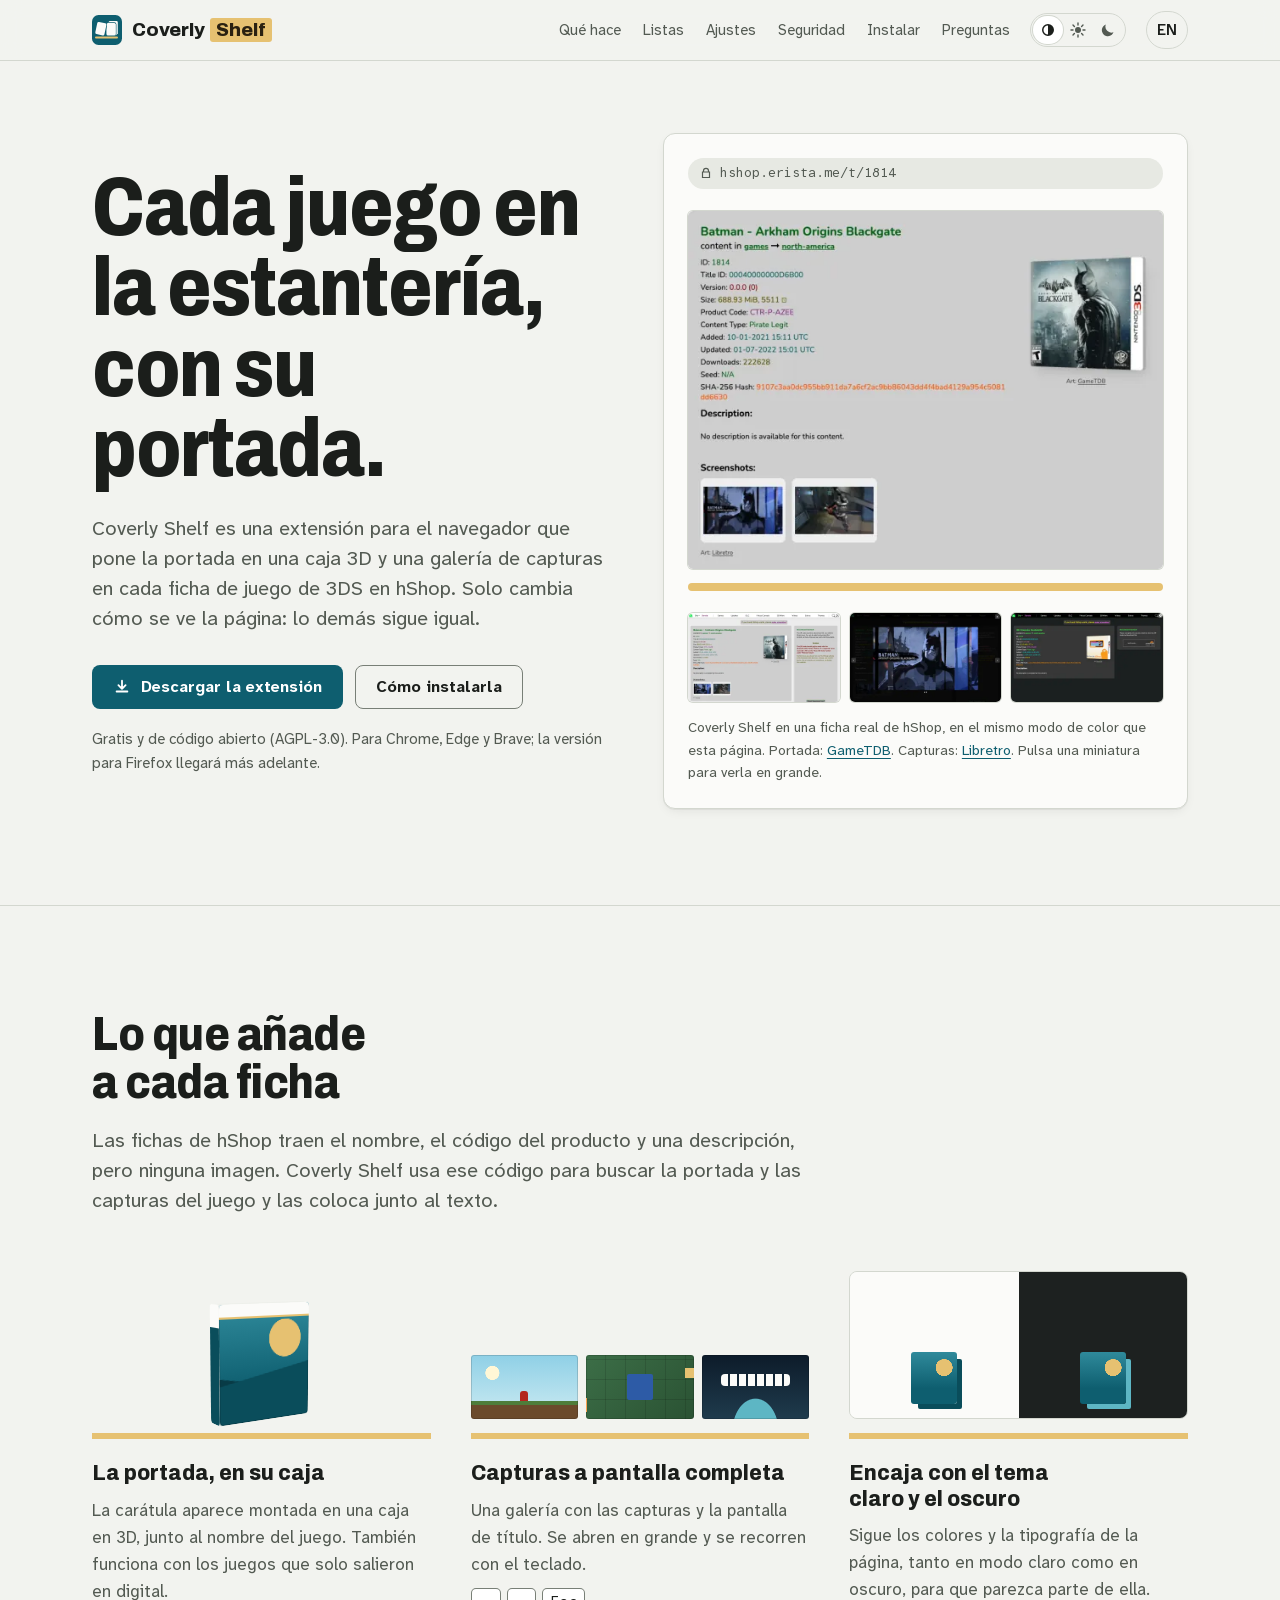
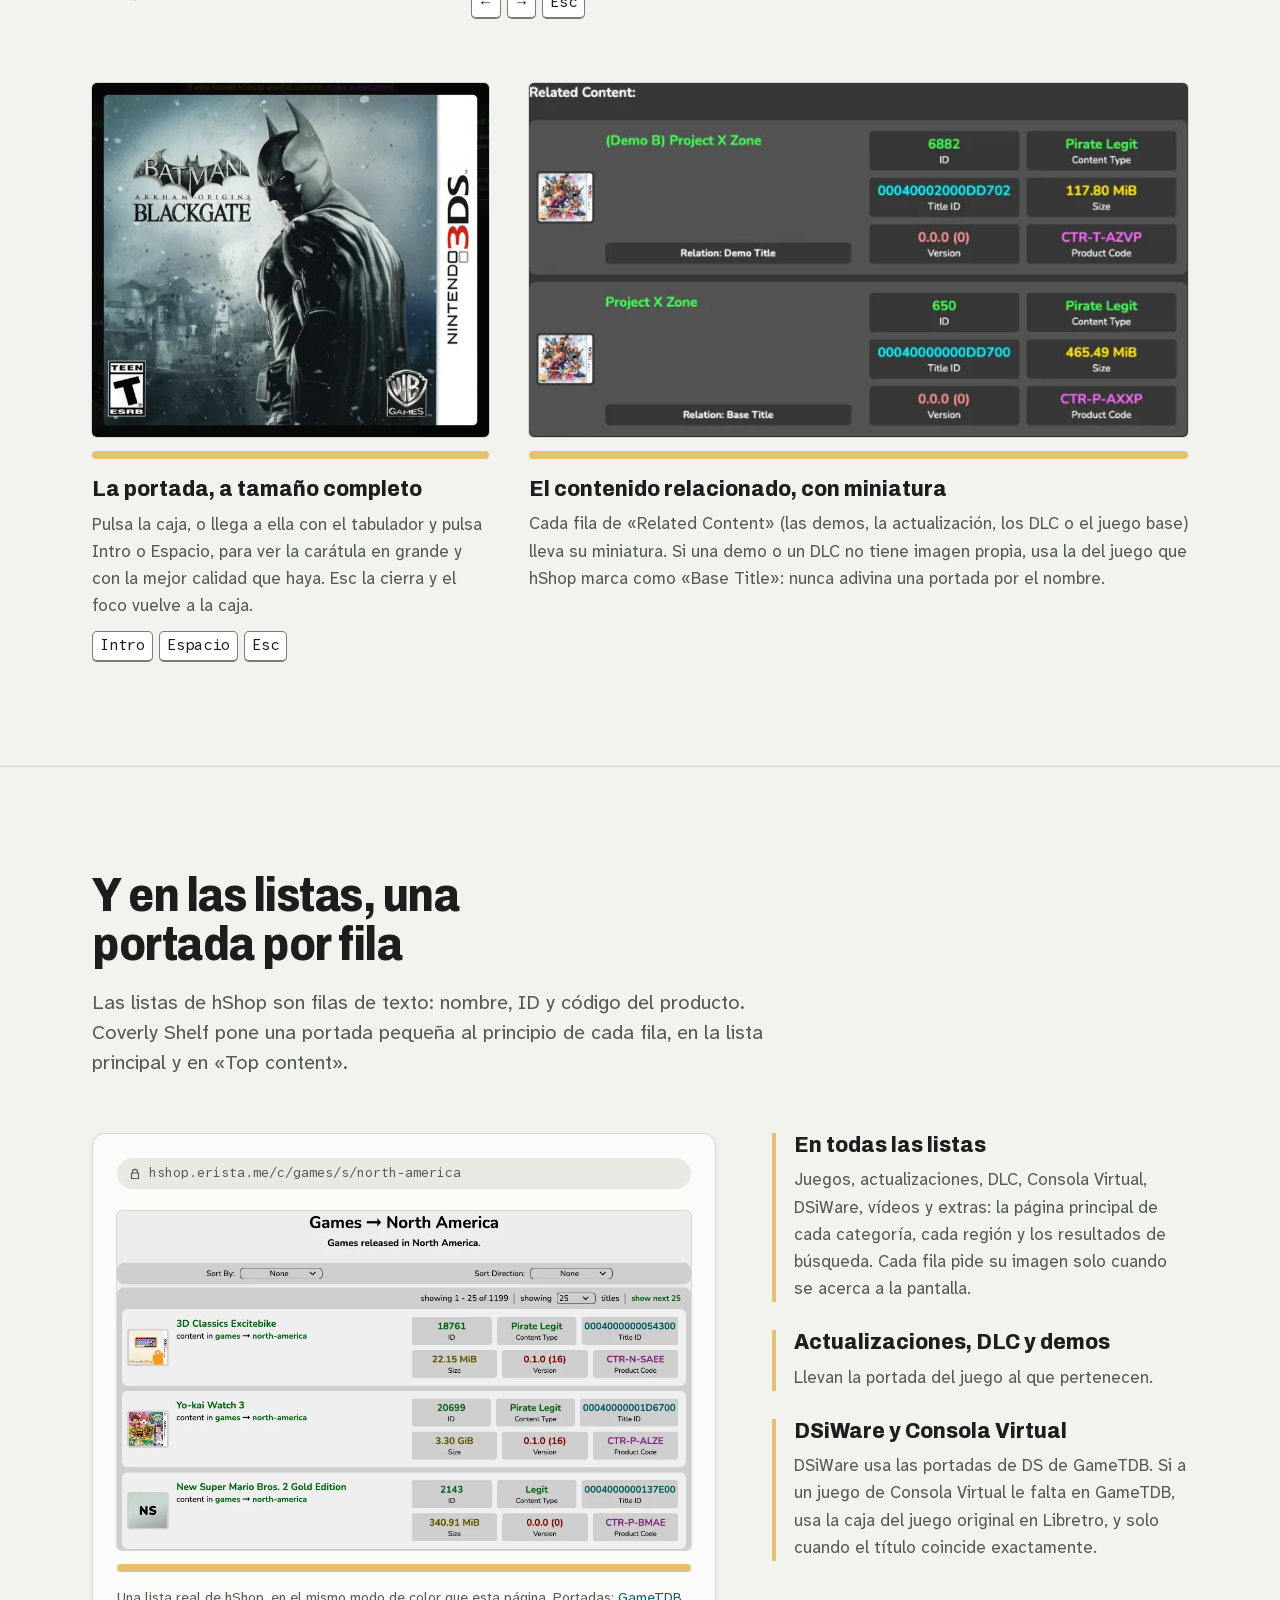
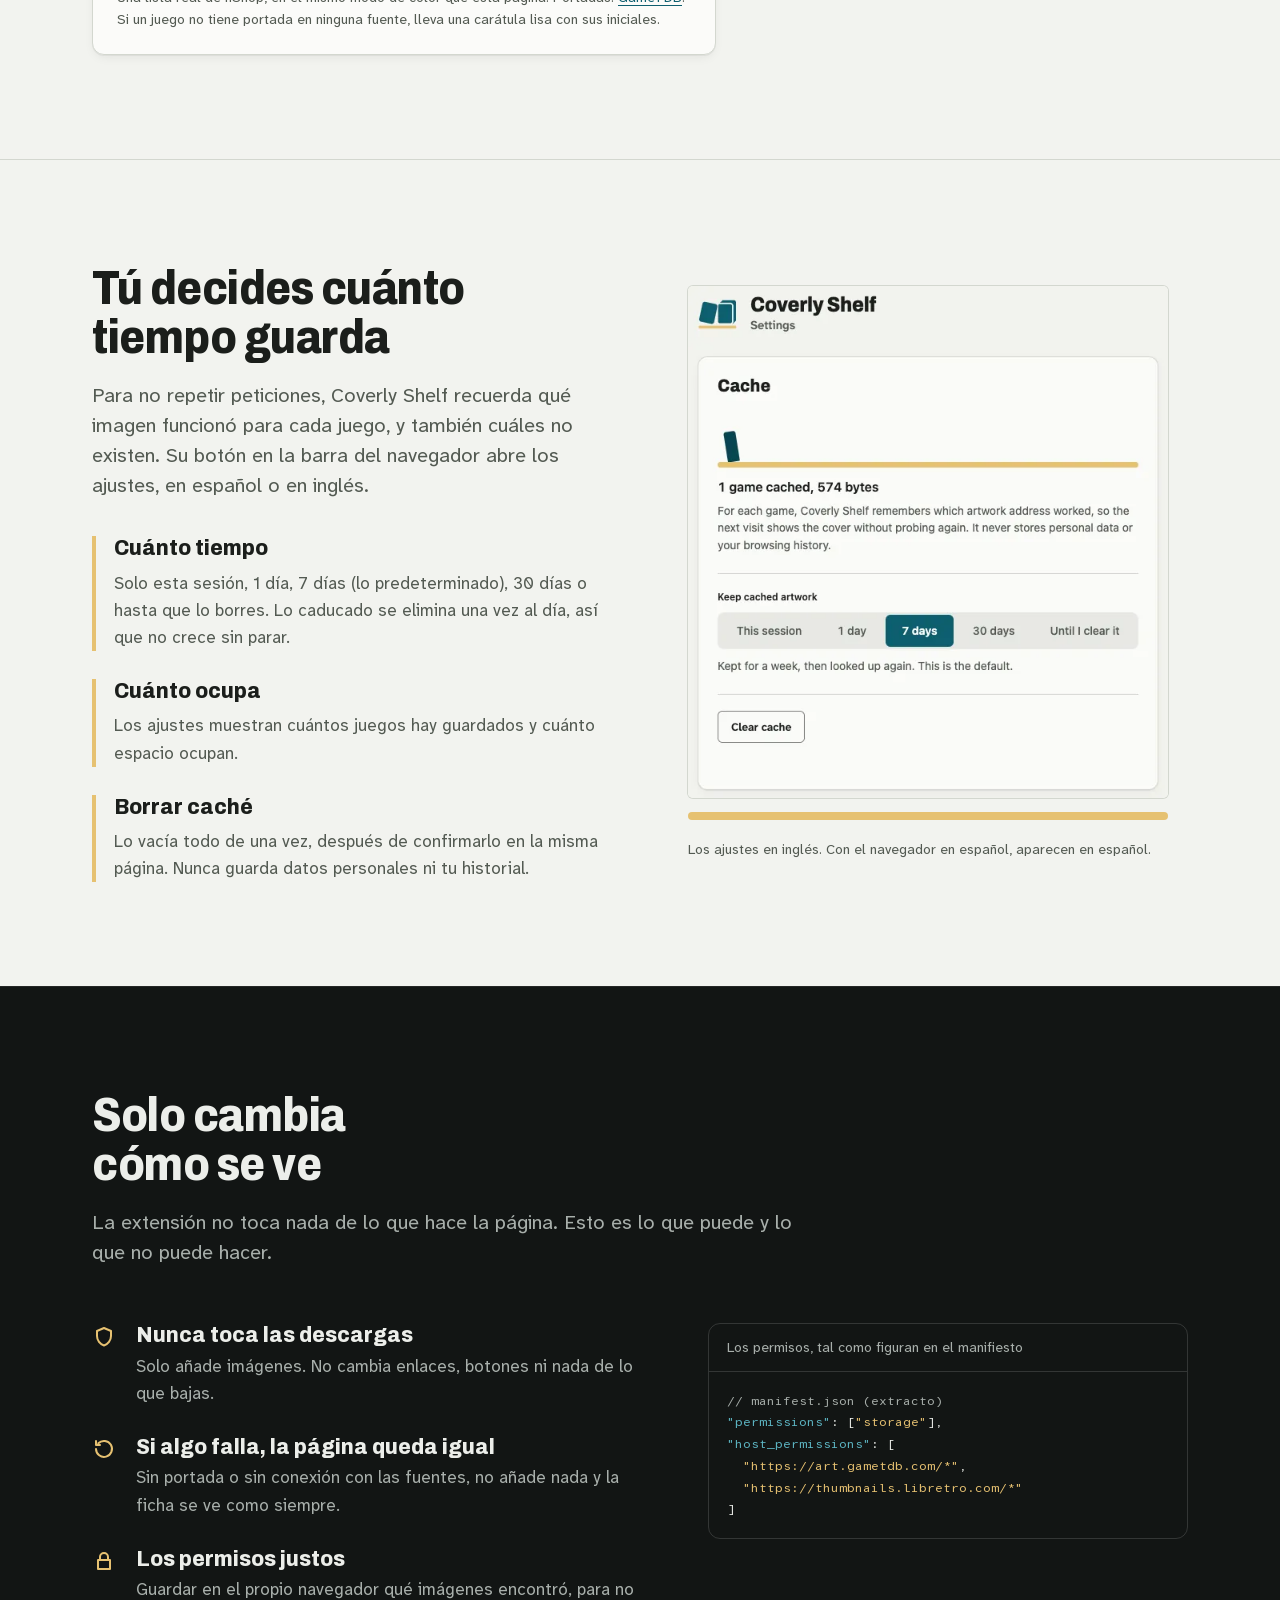
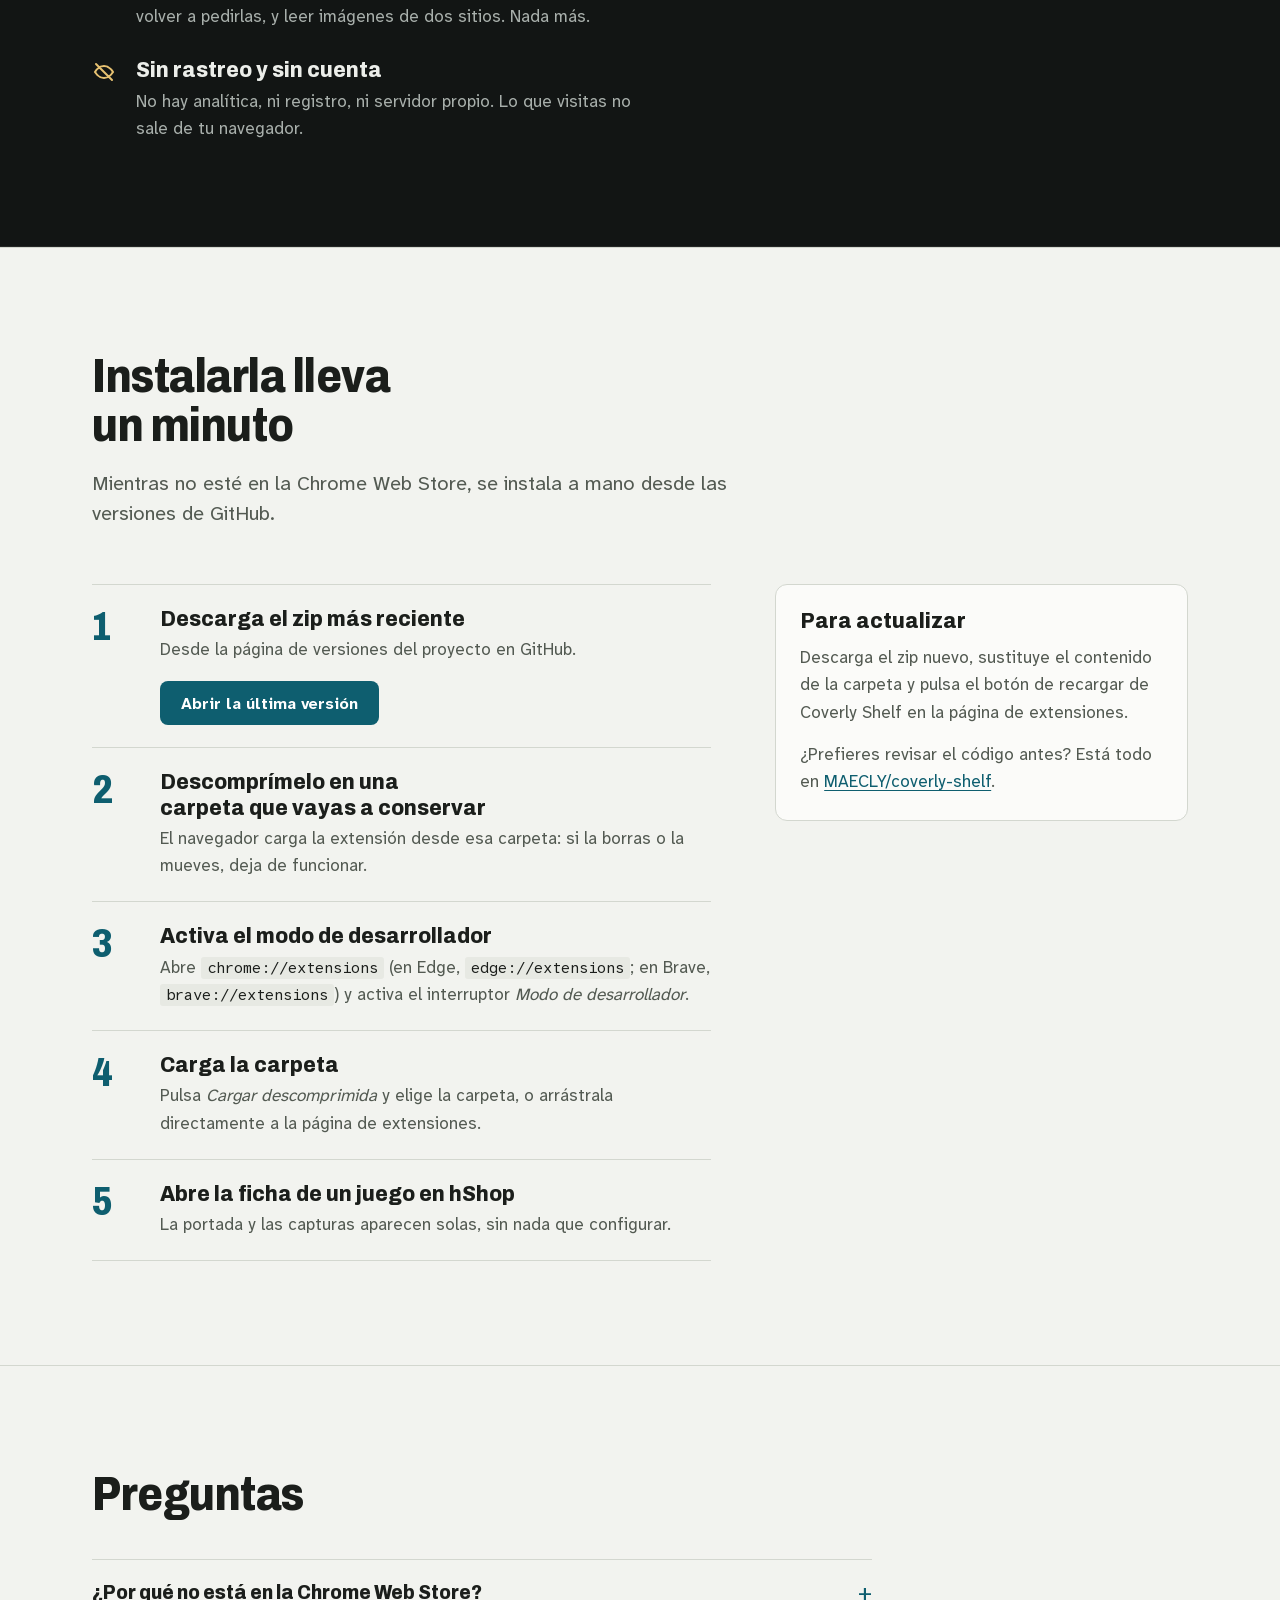
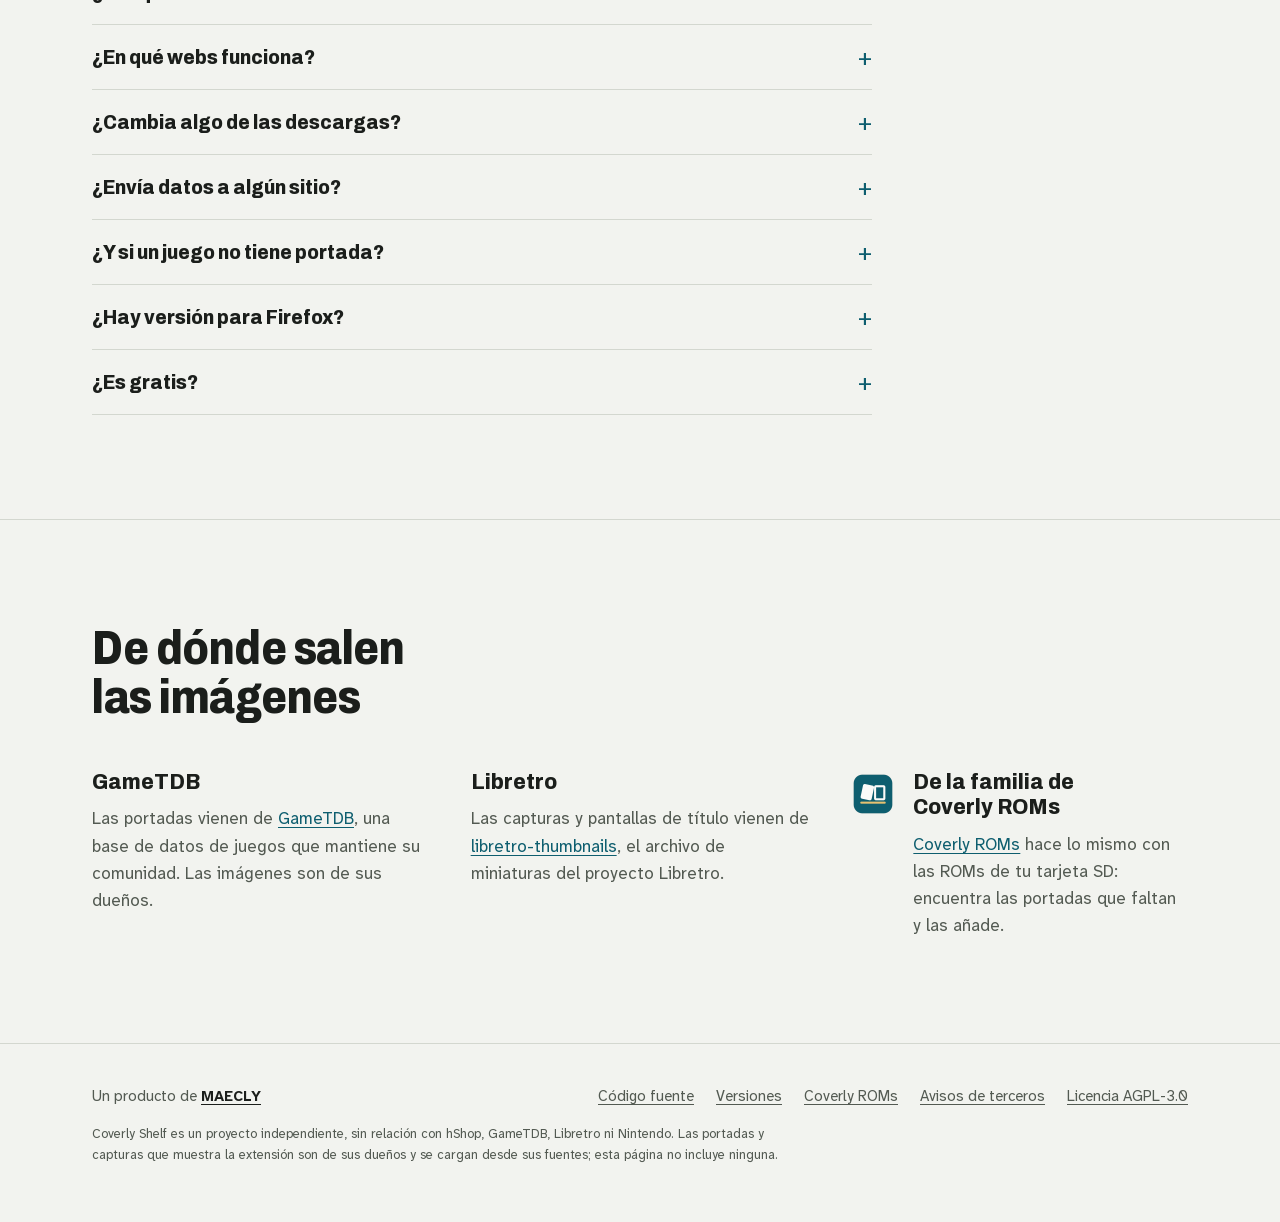
==== site/index.html @ ef911ad0 "feat(site): show cover zoom, Related Content, listing pages and settings Adds the box art viewer and" ====
<!DOCTYPE html>
<html lang="es">
<head>
<meta charset="utf-8">
<meta name="viewport" content="width=device-width, initial-scale=1">
<meta http-equiv="Content-Security-Policy" content="default-src 'self'; script-src 'self'; style-src 'self'; img-src 'self'; font-src 'self'; connect-src 'self'; manifest-src 'self'; object-src 'none'; base-uri 'self'; form-action 'none'">
<title>Coverly Shelf: portadas y capturas para las fichas de 3DS | MAECLY</title>
<meta name="description" content="Coverly Shelf es una extensión gratuita y de código abierto que añade la portada en caja 3D y una galería de capturas a las fichas de juegos de 3DS en hShop. Solo cosmética: no toca las descargas, no rastrea y no pide cuenta.">
<meta name="author" content="Miguel Esparza, MAECLY">
<meta name="robots" content="index,follow,max-image-preview:large">
<meta name="color-scheme" content="light dark">
<meta name="theme-color" content="#f2f3ef" media="(prefers-color-scheme: light)">
<meta name="theme-color" content="#121514" media="(prefers-color-scheme: dark)">
<link rel="canonical" href="https://coverly-shelf.maecly.com/">
<link rel="alternate" hreflang="es" href="https://coverly-shelf.maecly.com/">
<link rel="alternate" hreflang="en" href="https://coverly-shelf.maecly.com/en/">
<link rel="alternate" hreflang="x-default" href="https://coverly-shelf.maecly.com/">
<link rel="manifest" href="site.webmanifest">
<link rel="icon" href="favicon.ico" sizes="any">
<link rel="icon" href="assets/favicon.svg" type="image/svg+xml">
<link rel="apple-touch-icon" href="assets/apple-touch-icon.png">
<link rel="preload" href="assets/fonts/archivo-variable.woff2" as="font" type="font/woff2" crossorigin>
<link rel="preload" href="assets/fonts/atkinson-hyperlegible-next-variable.woff2" as="font" type="font/woff2" crossorigin>
<link rel="stylesheet" href="assets/tokens.css">
<link rel="stylesheet" href="assets/site.css">
<script src="assets/theme.js"></script>
<script src="assets/shelf.js" defer></script>
<meta property="og:type" content="website">
<meta property="og:site_name" content="Coverly Shelf">
<meta property="og:locale" content="es_ES">
<meta property="og:locale:alternate" content="en_GB">
<meta property="og:title" content="Coverly Shelf: cada juego en la estantería, con su portada.">
<meta property="og:description" content="Portada en caja 3D y galería de capturas para las fichas de 3DS en hShop. Solo cosmética, sin rastreo y sin cuenta.">
<meta property="og:url" content="https://coverly-shelf.maecly.com/">
<meta property="og:image" content="https://coverly-shelf.maecly.com/assets/og.png">
<meta property="og:image:type" content="image/png">
<meta property="og:image:width" content="1200">
<meta property="og:image:height" content="630">
<meta property="og:image:alt" content="Coverly Shelf: el icono, una portada apoyada en una caja sobre una balda, con «Cada juego en la estantería, con su portada.»">
<meta name="twitter:card" content="summary_large_image">
<meta name="twitter:title" content="Coverly Shelf: cada juego en la estantería, con su portada.">
<meta name="twitter:description" content="Portada en caja 3D y galería de capturas para las fichas de 3DS en hShop. Gratis y AGPL-3.0.">
<meta name="twitter:image" content="https://coverly-shelf.maecly.com/assets/og.png">
<meta name="twitter:image:alt" content="Coverly Shelf: el icono, una portada apoyada en una caja sobre una balda, con «Cada juego en la estantería, con su portada.»">
<script type="application/ld+json">
{
"@context": "https://schema.org",
"@graph": [
{"@type":"WebSite","@id":"https://coverly-shelf.maecly.com/#website","url":"https://coverly-shelf.maecly.com/","name":"Coverly Shelf","inLanguage":["es","en"],"publisher":{"@id":"https://www.maecly.com/#org"}},
{"@type":"Organization","@id":"https://www.maecly.com/#org","name":"MAECLY","url":"https://maecly.com/"},
{"@type":"SoftwareApplication","@id":"https://coverly-shelf.maecly.com/#software","name":"Coverly Shelf","description":"Extensión de navegador gratuita (AGPL-3.0) que añade la portada en una caja 3D y una galería de capturas a las fichas de juegos de 3DS en hShop. Solo cosmética: no toca las descargas, no rastrea y no pide cuenta. Imágenes de GameTDB y Libretro.","applicationCategory":"BrowserApplication","operatingSystem":"Chrome, Edge, Brave","inLanguage":["es","en"],"license":"https://www.gnu.org/licenses/agpl-3.0.html","isAccessibleForFree":true,"offers":{"@type":"Offer","price":"0","priceCurrency":"EUR"},"author":{"@type":"Person","name":"Miguel Esparza"},"publisher":{"@id":"https://www.maecly.com/#org"},"image":"https://coverly-shelf.maecly.com/assets/icon-512.png","downloadUrl":"https://github.com/MAECLY/coverly-shelf/releases/latest","url":"https://coverly-shelf.maecly.com/"}
]
}
</script>
</head>
<body>
<a class="skip" href="#contenido">Saltar al contenido</a>

<header class="topbar">
<div class="wrap topbar-inner">
<a class="brand" href="./"><img src="assets/favicon.svg" width="30" height="30" alt=""><span class="wordmark">Coverly <b>Shelf</b></span></a>
<nav class="topnav" aria-label="Secciones">
<a href="#que-hace">Qué hace</a>
<a href="#listas">Listas</a>
<a href="#ajustes">Ajustes</a>
<a href="#seguridad">Seguridad</a>
<a href="#instalar">Instalar</a>
<a href="#preguntas">Preguntas</a>
</nav>
<fieldset class="mode">
<legend>Modo de color</legend>
<label title="Como el sistema"><input type="radio" name="mode" value="system" aria-label="Como el sistema" checked><svg class="art" viewBox="0 0 16 16" aria-hidden="true" focusable="false"><path d="M8 2a6 6 0 1 0 0 12A6 6 0 0 0 8 2Zm0 1.5v9a4.5 4.5 0 0 1 0-9Z" fill="currentColor"/></svg></label>
<label title="Claro"><input type="radio" name="mode" value="light" aria-label="Claro"><svg class="art" viewBox="0 0 16 16" aria-hidden="true" focusable="false"><circle cx="8" cy="8" r="3" fill="currentColor"/><path d="M8 1v2M8 13v2M1 8h2M13 8h2M3 3l1.4 1.4M11.6 11.6 13 13M3 13l1.4-1.4M11.6 4.4 13 3" stroke="currentColor" stroke-width="1.4" stroke-linecap="round"/></svg></label>
<label title="Oscuro"><input type="radio" name="mode" value="dark" aria-label="Oscuro"><svg class="art" viewBox="0 0 16 16" aria-hidden="true" focusable="false"><path d="M13.5 10.2A6 6 0 0 1 5.8 2.5a6 6 0 1 0 7.7 7.7Z" fill="currentColor"/></svg></label>
</fieldset>
<a class="lang" href="en/" hreflang="en" lang="en">EN<span class="sr-only"> (English)</span></a>
</div>
</header>

<main id="contenido">

<section class="hero" aria-labelledby="titulo">
<div class="wrap hero-grid">
<div>
<h1 id="titulo">Cada juego en la estantería, con su portada.</h1>
<p class="lead">Coverly Shelf es una extensión para el navegador que pone la portada en una caja 3D y una galería de capturas en cada ficha de juego de 3DS en hShop. Solo cambia cómo se ve la página: lo demás sigue igual.</p>
<div class="actions">
<a class="btn btn-primary" href="https://github.com/MAECLY/coverly-shelf/releases/latest"><svg class="art" viewBox="0 0 20 20" aria-hidden="true" focusable="false"><path d="M10 3v9m0 0-4-4m4 4 4-4M4 15h12" fill="none" stroke="currentColor" stroke-width="2" stroke-linecap="round" stroke-linejoin="round"/></svg>Descargar la extensión</a>
<a class="btn btn-ghost" href="#instalar">Cómo instalarla</a>
</div>
<p class="fineprint">Gratis y de código abierto (AGPL-3.0). Para Chrome, Edge y Brave; la versión para Firefox llegará más adelante.</p>
</div>

<figure class="stage">
<p class="stage-url"><svg class="art" viewBox="0 0 12 12" aria-hidden="true" focusable="false"><path d="M3.5 5V3.8a2.5 2.5 0 0 1 5 0V5M2.5 5h7v5.5h-7z" fill="none" stroke="currentColor" stroke-width="1.2"/></svg>hshop.erista.me/t/1814</p>
<div class="shot">
<img class="shot-light" src="assets/shots/title-light@1x.webp" srcset="assets/shots/title-light@1x.webp 560w, assets/shots/title-light.webp 955w" sizes="(max-width: 960px) calc(100vw - 72px), 560px" width="955" height="718" alt="La ficha de hShop de Batman - Arkham Origins Blackgate con Coverly Shelf instalada: la caja del juego aparece junto a la tabla técnica, con el crédito “Art: GameTDB”, y bajo la descripción hay una sección de capturas con dos imágenes de Libretro." fetchpriority="high">
<img class="shot-dark" src="assets/shots/title-dark@1x.webp" srcset="assets/shots/title-dark@1x.webp 560w, assets/shots/title-dark.webp 955w" sizes="(max-width: 960px) calc(100vw - 72px), 560px" width="955" height="718" alt="La ficha de hShop de Batman - Arkham Origins Blackgate con Coverly Shelf instalada: la caja del juego aparece junto a la tabla técnica, con el crédito “Art: GameTDB”, y bajo la descripción hay una sección de capturas con dos imágenes de Libretro." fetchpriority="high">
</div>
<div class="strip">
<button type="button" data-full="assets/shots/title-1814-dark.webp" data-full-light="assets/shots/title-1814-light.webp" aria-label="La ficha completa con la caja y las capturas"><img class="shot-light" src="assets/shots/title-1814-light-thumb.webp" width="400" height="236" alt="" loading="lazy"><img class="shot-dark" src="assets/shots/title-1814-dark-thumb.webp" width="400" height="236" alt="" loading="lazy"></button>
<button type="button" data-full="assets/shots/lightbox.webp" aria-label="El visor de capturas, abierto desde la galería"><img src="assets/shots/lightbox-thumb.webp" width="400" height="236" alt="" loading="lazy"></button>
<button type="button" data-full="assets/shots/title-digital-18761.webp" aria-label="Un juego solo digital, 3D Classics Excitebike, con su caja de eShop"><img src="assets/shots/title-digital-18761-thumb.webp" width="400" height="236" alt="" loading="lazy"></button>
</div>
<figcaption class="stage-note">Coverly Shelf en una ficha real de hShop, en el mismo modo de color que esta página. Portada: <a href="https://www.gametdb.com/">GameTDB</a>. Capturas: <a href="https://www.libretro.com/">Libretro</a>. Pulsa una miniatura para verla en grande.</figcaption>
</figure>
</div>
</section>

<section class="section" id="que-hace" aria-labelledby="que-hace-t">
<div class="wrap">
<h2 id="que-hace-t">Lo que añade a cada ficha</h2>
<p class="intro">Las fichas de hShop traen el nombre, el código del producto y una descripción, pero ninguna imagen. Coverly Shelf usa ese código para buscar la portada y las capturas del juego y las coloca junto al texto.</p>
<div class="features">
<article class="feature">
<div class="pic pic-box" aria-hidden="true">
<div class="box"><span class="face back"></span><span class="face spine"></span><span class="face edge"></span><span class="face lid"></span><span class="face base"></span><span class="face front"><span class="cover-band"></span></span></div>
</div>
<h3>La portada, en su caja</h3>
<p>La carátula aparece montada en una caja en 3D, junto al nombre del juego. También funciona con los juegos que solo salieron en digital.</p>
</article>
<article class="feature">
<div class="pic pic-gallery" aria-hidden="true">
<span class="screen s1"></span><span class="screen s2"></span><span class="screen s3"></span>
</div>
<h3>Capturas a pantalla completa</h3>
<p>Una galería con las capturas y la pantalla de título. Se abren en grande y se recorren con el teclado.</p>
<p class="keys"><kbd>←</kbd><kbd>→</kbd><kbd>Esc</kbd></p>
</article>
<article class="feature">
<div class="pic" aria-hidden="true">
<span class="pic-modes"><span class="light"><span class="mini"></span></span><span class="dark"><span class="mini"></span></span></span>
</div>
<h3>Encaja con el tema claro y el oscuro</h3>
<p>Sigue los colores y la tipografía de la página, tanto en modo claro como en oscuro, para que parezca parte de ella.</p>
</article>
</div>
<div class="duo">
<figure class="shot-card">
<div class="shot"><img src="assets/shots/cover-zoom.webp" width="640" height="571" alt="El visor de portadas abierto sobre la ficha de Batman - Arkham Origins Blackgate, en el tema oscuro de hShop: la carátula a tamaño completo sobre la página atenuada." loading="lazy"></div>
<figcaption><h3>La portada, a tamaño completo</h3><p>Pulsa la caja, o llega a ella con el tabulador y pulsa Intro o Espacio, para ver la carátula en grande y con la mejor calidad que haya. Esc la cierra y el foco vuelve a la caja.</p><p class="keys"><kbd>Intro</kbd><kbd>Espacio</kbd><kbd>Esc</kbd></p></figcaption>
</figure>
<figure class="shot-card">
<div class="shot"><img src="assets/shots/related-6881.webp" width="760" height="408" alt="La sección Related Content de una ficha de hShop en tema oscuro: una demo de Project X Zone y el juego base, y las dos filas llevan una miniatura de la misma portada." loading="lazy"></div>
<figcaption><h3>El contenido relacionado, con miniatura</h3><p>Cada fila de «Related Content» (las demos, la actualización, los DLC o el juego base) lleva su miniatura. Si una demo o un DLC no tiene imagen propia, usa la del juego que hShop marca como «Base Title»: nunca adivina una portada por el nombre.</p></figcaption>
</figure>
</div>
</div>
</section>

<section class="section" id="listas" aria-labelledby="listas-t">
<div class="wrap">
<h2 id="listas-t">Y en las listas, una portada por fila</h2>
<p class="intro">Las listas de hShop son filas de texto: nombre, ID y código del producto. Coverly Shelf pone una portada pequeña al principio de cada fila, en la lista principal y en «Top content».</p>
<div class="lists-grid">
<figure class="stage">
<p class="stage-url"><svg class="art" viewBox="0 0 12 12" aria-hidden="true" focusable="false"><path d="M3.5 5V3.8a2.5 2.5 0 0 1 5 0V5M2.5 5h7v5.5h-7z" fill="none" stroke="currentColor" stroke-width="1.2"/></svg>hshop.erista.me/c/games/s/north-america</p>
<div class="shot">
<img class="shot-light" src="assets/shots/list-na-light@1x.webp" srcset="assets/shots/list-na-light@1x.webp 560w, assets/shots/list-na-light.webp 1112w" sizes="(max-width: 979px) calc(100vw - 72px), 600px" width="1112" height="656" alt="La lista de juegos de Norteamérica en hShop con Coverly Shelf: cada fila empieza con una miniatura de la caja del juego, como 3D Classics Excitebike y Yo-kai Watch 3, y la de un juego sin portada en ninguna fuente lleva una carátula lisa con sus iniciales, «NS»." loading="lazy">
<img class="shot-dark" src="assets/shots/list-na-dark@1x.webp" srcset="assets/shots/list-na-dark@1x.webp 560w, assets/shots/list-na-dark.webp 1112w" sizes="(max-width: 979px) calc(100vw - 72px), 600px" width="1112" height="656" alt="La lista de juegos de Norteamérica en hShop con Coverly Shelf: cada fila empieza con una miniatura de la caja del juego, como 3D Classics Excitebike y Yo-kai Watch 3, y la de un juego sin portada en ninguna fuente lleva una carátula lisa con sus iniciales, «NS»." loading="lazy">
</div>
<figcaption class="stage-note">Una lista real de hShop, en el mismo modo de color que esta página. Portadas: <a href="https://www.gametdb.com/">GameTDB</a>. Si un juego no tiene portada en ninguna fuente, lleva una carátula lisa con sus iniciales.</figcaption>
</figure>
<ul class="notes">
<li><h3>En todas las listas</h3><p>Juegos, actualizaciones, DLC, Consola Virtual, DSiWare, vídeos y extras: la página principal de cada categoría, cada región y los resultados de búsqueda. Cada fila pide su imagen solo cuando se acerca a la pantalla.</p></li>
<li><h3>Actualizaciones, DLC y demos</h3><p>Llevan la portada del juego al que pertenecen.</p></li>
<li><h3>DSiWare y Consola Virtual</h3><p>DSiWare usa las portadas de DS de GameTDB. Si a un juego de Consola Virtual le falta en GameTDB, usa la caja del juego original en Libretro, y solo cuando el título coincide exactamente.</p></li>
</ul>
</div>
</div>
</section>

<section class="section" id="ajustes" aria-labelledby="ajustes-t">
<div class="wrap split">
<div>
<h2 id="ajustes-t">Tú decides cuánto tiempo guarda</h2>
<p class="intro">Para no repetir peticiones, Coverly Shelf recuerda qué imagen funcionó para cada juego, y también cuáles no existen. Su botón en la barra del navegador abre los ajustes, en español o en inglés.</p>
<ul class="notes">
<li><h3>Cuánto tiempo</h3><p>Solo esta sesión, 1 día, 7 días (lo predeterminado), 30 días o hasta que lo borres. Lo caducado se elimina una vez al día, así que no crece sin parar.</p></li>
<li><h3>Cuánto ocupa</h3><p>Los ajustes muestran cuántos juegos hay guardados y cuánto espacio ocupan.</p></li>
<li><h3>Borrar caché</h3><p>Lo vacía todo de una vez, después de confirmarlo en la misma página. Nunca guarda datos personales ni tu historial.</p></li>
</ul>
</div>
<figure class="shot-card">
<div class="shot"><img class="shot-light" src="assets/shots/options-light.webp" width="600" height="640" alt="La página de ajustes de Coverly Shelf en inglés: la sección Cache con «1 game cached, 574 bytes», el selector de cuánto conservar las imágenes (This session, 1 day, 7 days marcado, 30 days, Until I clear it) y el botón Clear cache." loading="lazy"><img class="shot-dark" src="assets/shots/options-dark.webp" width="600" height="640" alt="La página de ajustes de Coverly Shelf en inglés: la sección Cache con «1 game cached, 574 bytes», el selector de cuánto conservar las imágenes (This session, 1 day, 7 days marcado, 30 days, Until I clear it) y el botón Clear cache." loading="lazy"></div>
<figcaption class="stage-note">Los ajustes en inglés. Con el navegador en español, aparecen en español.</figcaption>
</figure>
</div>
</section>

<section class="section safety" id="seguridad" aria-labelledby="seguridad-t">
<div class="wrap">
<h2 id="seguridad-t">Solo cambia cómo se ve</h2>
<p class="intro">La extensión no toca nada de lo que hace la página. Esto es lo que puede y lo que no puede hacer.</p>
<div class="safety-grid">
<ul class="promises">
<li><svg class="art" viewBox="0 0 24 24" aria-hidden="true" focusable="false"><path d="M12 3 5 6v5c0 4.4 3 8.3 7 9.5 4-1.2 7-5.1 7-9.5V6z" fill="none" stroke="currentColor" stroke-width="2" stroke-linejoin="round"/></svg><h3>Nunca toca las descargas</h3><p>Solo añade imágenes. No cambia enlaces, botones ni nada de lo que bajas.</p></li>
<li><svg class="art" viewBox="0 0 24 24" aria-hidden="true" focusable="false"><path d="M4 12a8 8 0 1 0 2.3-5.7M4 4v4h4" fill="none" stroke="currentColor" stroke-width="2" stroke-linecap="round" stroke-linejoin="round"/></svg><h3>Si algo falla, la página queda igual</h3><p>Sin portada o sin conexión con las fuentes, no añade nada y la ficha se ve como siempre.</p></li>
<li><svg class="art" viewBox="0 0 24 24" aria-hidden="true" focusable="false"><path d="M8 11V8a4 4 0 0 1 8 0v3M6 11h12v9H6z" fill="none" stroke="currentColor" stroke-width="2" stroke-linejoin="round"/></svg><h3>Los permisos justos</h3><p>Guardar en el propio navegador qué imágenes encontró, para no volver a pedirlas, y leer imágenes de dos sitios. Nada más.</p></li>
<li><svg class="art" viewBox="0 0 24 24" aria-hidden="true" focusable="false"><path d="M3 12s3.5-6 9-6 9 6 9 6-3.5 6-9 6-9-6-9-6zM4 4l16 16" fill="none" stroke="currentColor" stroke-width="2" stroke-linecap="round"/></svg><h3>Sin rastreo y sin cuenta</h3><p>No hay analítica, ni registro, ni servidor propio. Lo que visitas no sale de tu navegador.</p></li>
</ul>
<figure class="manifest">
<figcaption>Los permisos, tal como figuran en el manifiesto</figcaption>
<pre><code><span class="c">// manifest.json (extracto)</span>
<span class="k">"permissions"</span>: [<span class="s">"storage"</span>],
<span class="k">"host_permissions"</span>: [
  <span class="s">"https://art.gametdb.com/*"</span>,
  <span class="s">"https://thumbnails.libretro.com/*"</span>
]</code></pre>
</figure>
</div>
</div>
</section>

<section class="section" id="instalar" aria-labelledby="instalar-t">
<div class="wrap">
<h2 id="instalar-t">Instalarla lleva un minuto</h2>
<p class="intro">Mientras no esté en la Chrome Web Store, se instala a mano desde las versiones de GitHub.</p>
<div class="install-grid">
<ol class="steps">
<li><h3>Descarga el zip más reciente</h3><p>Desde la página de versiones del proyecto en GitHub.</p><div class="actions"><a class="btn btn-primary" href="https://github.com/MAECLY/coverly-shelf/releases/latest">Abrir la última versión</a></div></li>
<li><h3>Descomprímelo en una carpeta que vayas a conservar</h3><p>El navegador carga la extensión desde esa carpeta: si la borras o la mueves, deja de funcionar.</p></li>
<li><h3>Activa el modo de desarrollador</h3><p>Abre <code>chrome://extensions</code> (en Edge, <code>edge://extensions</code>; en Brave, <code>brave://extensions</code>) y activa el interruptor <i>Modo de desarrollador</i>.</p></li>
<li><h3>Carga la carpeta</h3><p>Pulsa <i>Cargar descomprimida</i> y elige la carpeta, o arrástrala directamente a la página de extensiones.</p></li>
<li><h3>Abre la ficha de un juego en hShop</h3><p>La portada y las capturas aparecen solas, sin nada que configurar.</p></li>
</ol>
<aside class="aside-card" aria-labelledby="actualizar-t">
<h3 id="actualizar-t">Para actualizar</h3>
<p>Descarga el zip nuevo, sustituye el contenido de la carpeta y pulsa el botón de recargar de Coverly Shelf en la página de extensiones.</p>
<p>¿Prefieres revisar el código antes? Está todo en <a href="https://github.com/MAECLY/coverly-shelf">MAECLY/coverly-shelf</a>.</p>
</aside>
</div>
</div>
</section>

<section class="section" id="preguntas" aria-labelledby="preguntas-t">
<div class="wrap">
<h2 id="preguntas-t">Preguntas</h2>
<div class="faq">
<details><summary>¿Por qué no está en la Chrome Web Store?</summary><div><p>Todavía no se ha enviado. Hasta entonces se instala a mano desde GitHub, con el mismo código que puedes leer en el repositorio. Cuando esté publicada, lo verás en esta página.</p></div></details>
<details><summary>¿En qué webs funciona?</summary><div><p>En las fichas de títulos de hShop (<code>hshop.erista.me/t/…</code>). En cualquier otra web no hace nada. Coverly Shelf es un proyecto independiente, sin relación con hShop ni con Nintendo.</p></div></details>
<details><summary>¿Cambia algo de las descargas?</summary><div><p>No. La extensión solo añade imágenes junto al texto de la ficha. No lee ni modifica enlaces, botones o archivos.</p></div></details>
<details><summary>¿Envía datos a algún sitio?</summary><div><p>No. Solo pide las imágenes a art.gametdb.com y thumbnails.libretro.com, y recuerda en el almacenamiento del navegador qué encontró para cada juego. No hay analítica ni cuenta.</p></div></details>
<details><summary>¿Y si un juego no tiene portada?</summary><div><p>Prueba otras regiones y fuentes; si no encuentra nada, no añade nada y la ficha se queda como estaba.</p></div></details>
<details><summary>¿Hay versión para Firefox?</summary><div><p>Está prevista. Cuando haya una versión probada, aparecerá en las versiones de GitHub y en esta página.</p></div></details>
<details><summary>¿Es gratis?</summary><div><p>Sí. No cuesta nada, no pide cuenta y su código es AGPL-3.0.</p></div></details>
</div>
</div>
</section>

<section class="section" id="creditos" aria-labelledby="creditos-t">
<div class="wrap">
<h2 id="creditos-t">De dónde salen las imágenes</h2>
<div class="credits-grid">
<div><h3>GameTDB</h3><p>Las portadas vienen de <a href="https://www.gametdb.com/">GameTDB</a>, una base de datos de juegos que mantiene su comunidad. Las imágenes son de sus dueños.</p></div>
<div><h3>Libretro</h3><p>Las capturas y pantallas de título vienen de <a href="https://thumbnails.libretro.com/">libretro-thumbnails</a>, el archivo de miniaturas del proyecto Libretro.</p></div>
<div class="family"><img src="assets/coverly-roms.png" width="48" height="48" alt=""><div><h3>De la familia de Coverly ROMs</h3><p><a href="https://coverly-roms.maecly.com/">Coverly ROMs</a> hace lo mismo con las ROMs de tu tarjeta SD: encuentra las portadas que faltan y las añade.</p></div></div>
</div>
</div>
</section>

</main>

<dialog class="lightbox" aria-label="Capturas de la extensión">
<img class="lightbox-shot" src="assets/shots/title-1814-dark.webp" width="1440" height="848" alt="" loading="lazy">
<div class="lightbox-bar">
<p><span data-caption></span> <span data-count></span></p>
<button type="button" data-prev aria-label="Anterior">←</button>
<button type="button" data-next aria-label="Siguiente">→</button>
<button type="button" data-close>Cerrar</button>
</div>
</dialog>

<footer class="footer">
<div class="wrap footer-inner">
<p class="maecly">Un producto de <a href="https://maecly.com">MAECLY</a></p>
<nav aria-label="Enlaces">
<a href="https://github.com/MAECLY/coverly-shelf">Código fuente</a>
<a href="https://github.com/MAECLY/coverly-shelf/releases">Versiones</a>
<a href="https://coverly-roms.maecly.com/">Coverly ROMs</a>
<a href="https://github.com/MAECLY/coverly-shelf-landing/blob/main/THIRD-PARTY-NOTICES.md">Avisos de terceros</a>
<a href="https://www.gnu.org/licenses/agpl-3.0.html">Licencia AGPL-3.0</a>
</nav>
<p class="legal">Coverly Shelf es un proyecto independiente, sin relación con hShop, GameTDB, Libretro ni Nintendo. Las portadas y capturas que muestra la extensión son de sus dueños y se cargan desde sus fuentes; esta página no incluye ninguna.</p>
</div>
</footer>
</body>
</html>
---- site/assets/tokens.css ----
/* GENERATED by scripts/brand/build_tokens.mjs from design/tokens.json.
   Do not edit: change the JSON (or `make sync-tokens`), then `make tokens`.
   <link>ed before assets/site.css on every page.
   --cr-<role> is a full colour; light is the default, dark follows the
   theme toggle. See docs/08-brand/brand.md §8 in MAECLY/coverly-roms. */

:root {
  --cr-font-display: Archivo, 'Archivo Display', 'Arial Narrow', sans-serif;
  --cr-font-body:
    'Atkinson Hyperlegible Next', system-ui, -apple-system, 'Segoe UI',
    sans-serif;
  --cr-font-mono:
    'Atkinson Hyperlegible Mono', ui-monospace, 'SF Mono', Menlo, monospace;
  --cr-font-weight-regular: 400;
  --cr-font-weight-medium: 500;
  --cr-font-weight-semibold: 600;
  --cr-font-weight-heavy: 800;
  --cr-type-app-caption: 400 12px/1.4 var(--cr-font-body);
  --cr-type-app-base: 400 13px/1.45 var(--cr-font-body);
  --cr-type-app-label: 500 13px/1.45 var(--cr-font-body);
  --cr-type-app-dense: 400 14px/1.45 var(--cr-font-body);
  --cr-type-app-dialog: 400 16px/1.5 var(--cr-font-body);
  --cr-type-app-title: 600 20px/1.3 var(--cr-font-body);
  --cr-type-app-heading: 800 24px/1.15 var(--cr-font-display);
  --cr-type-app-display: 800 32px/1.05 var(--cr-font-display);
  --cr-type-app-mono: 400 12px/1.5 var(--cr-font-mono);
  --cr-type-landing-body: 400 17px/1.6 var(--cr-font-body);
  --cr-type-landing-lead: 400 20px/1.5 var(--cr-font-body);
  --cr-type-landing-eyebrow: 600 13px/1.2 var(--cr-font-display);
  --cr-type-landing-h3: 800 24px/1.15 var(--cr-font-display);
  --cr-type-landing-h2: 800 44px/1.02 var(--cr-font-display);
  --cr-type-landing-h1: 800 88px/0.96 var(--cr-font-display);
  --cr-type-landing-mono: 400 14px/1.55 var(--cr-font-mono);
  --cr-radius-sm: 3px;
  --cr-radius-md: 5px;
  --cr-radius-lg: 8px;
  --cr-radius-xl: 12px;
  --cr-radius-full: 9999px;
  --cr-control-sm: 28px;
  --cr-control-md: 32px;
  --cr-control-lg: 40px;
  --cr-control-landing: 44px;
  --cr-space-0-5: 2px;
  --cr-space-1: 4px;
  --cr-space-1-5: 6px;
  --cr-space-2: 8px;
  --cr-space-3: 12px;
  --cr-space-4: 16px;
  --cr-space-5: 20px;
  --cr-space-6: 24px;
  --cr-space-8: 32px;
  --cr-space-10: 40px;
  --cr-space-12: 48px;
  --cr-space-16: 64px;
  --cr-space-20: 80px;
  --cr-space-24: 96px;
  --cr-border-width-hairline: 1px;
  --cr-border-width-slot: 1.5px;
  --cr-border-width-focus: 2px;
  --cr-border-width-spine: 3px;
  --cr-duration-instant: 0ms;
  --cr-duration-fast: 110ms;
  --cr-duration-base: 150ms;
  --cr-duration-slow: 240ms;
  --cr-duration-slower: 400ms;
  --cr-ease-standard: cubic-bezier(0.2, 0, 0, 1);
  --cr-ease-enter: cubic-bezier(0, 0, 0.38, 0.9);
  --cr-ease-exit: cubic-bezier(0.2, 0, 1, 0.9);
  --cr-ease-ink: cubic-bezier(0.2, 0.7, 0.2, 1);
  --cr-ease-spring: cubic-bezier(0.34, 1.5, 0.64, 1);
  --cr-bg: #f2f3ef;
  --cr-surface: #fbfbf9;
  --cr-surface-raised: #ffffff;
  --cr-surface-sunken: #e7e9e3;
  --cr-hover: #e0e3dc;
  --cr-active: #daddd5;
  --cr-border: #d3d7cf;
  --cr-border-strong: #787f76;
  --cr-text: #1b1e1b;
  --cr-text-secondary: #535a52;
  --cr-text-disabled: #787f76;
  --cr-primary: #0e5e6f;
  --cr-primary-hover: #0a4d5b;
  --cr-primary-fg: #ffffff;
  --cr-primary-subtle: #dcebec;
  --cr-primary-subtle-fg: #084551;
  --cr-ring: #0e5e6f;
  --cr-manila: #e6c171;
  --cr-manila-fg: #2a2111;
  --cr-manila-text: #8a5f12;
  --cr-success: #2a6f38;
  --cr-success-bg: #e0f3e2;
  --cr-warning: #9f4b0c;
  --cr-warning-bg: #feeadb;
  --cr-warning-fill: #faa453;
  --cr-warning-fill-fg: #1b1e1b;
  --cr-danger: #b3261e;
  --cr-danger-bg: #fde7e4;
  --cr-danger-fill: #b3261e;
  --cr-danger-fill-fg: #ffffff;
  --cr-info: #2d5ba6;
  --cr-info-bg: #e4edfc;
  --cr-slot-missing: #787f76;
  --cr-slot-filled: #1b1e1b;
  --cr-slot-applied: #0e5e6f;
  --cr-slot-applied-run: #e6c171;
  --cr-code-bg: #121514;
  --cr-code-fg: #eceeea;
  --cr-code-muted: #a8afab;
  --cr-code-accent: #5db6c4;
  --cr-chart-1: #0e5e6f;
  --cr-chart-2: #e6c171;
  --cr-chart-3: #2a6f38;
  --cr-chart-4: #2d5ba6;
  --cr-chart-5: #faa453;
  --cr-scrim: rgb(13 15 15 / 55%);
  --cr-text-muted: #535a52;
  --cr-accent: #0e5e6f;
  --cr-accent-text: #ffffff;
  --cr-error: #b3261e;
  --cr-shadow-raised:
    0 1px 0 rgb(27 30 27 / 5%), 0 4px 12px -4px rgb(27 30 27 / 10%);
  --cr-shadow-overlay:
    0 1px 0 rgb(27 30 27 / 6%), 0 12px 32px -12px rgb(27 30 27 / 22%);
  color-scheme: light;
}

@media (prefers-color-scheme: dark) {
  :root:not([data-theme='light']) {
    --cr-bg: #121514;
    --cr-surface: #1a1e1d;
    --cr-surface-raised: #202624;
    --cr-surface-sunken: #0d0f0f;
    --cr-hover: #262c2a;
    --cr-active: #2d3331;
    --cr-border: #2d3331;
    --cr-border-strong: #79817e;
    --cr-text: #eceeea;
    --cr-text-secondary: #a8afab;
    --cr-text-disabled: #79817e;
    --cr-primary: #5db6c4;
    --cr-primary-hover: #7cc6d2;
    --cr-primary-fg: #0a262c;
    --cr-primary-subtle: #16333a;
    --cr-primary-subtle-fg: #9fd7e0;
    --cr-ring: #5db6c4;
    --cr-manila: #e0bc6c;
    --cr-manila-fg: #2a2111;
    --cr-manila-text: #e6c77f;
    --cr-success: #6cc983;
    --cr-success-bg: #172c1c;
    --cr-warning: #f0a35a;
    --cr-warning-bg: #352211;
    --cr-warning-fill: #f0a35a;
    --cr-warning-fill-fg: #121514;
    --cr-danger: #ff8a80;
    --cr-danger-bg: #381c1b;
    --cr-danger-fill: #ff8a80;
    --cr-danger-fill-fg: #121514;
    --cr-info: #8fb3f2;
    --cr-info-bg: #19253b;
    --cr-slot-missing: #79817e;
    --cr-slot-filled: #eceeea;
    --cr-slot-applied: #5db6c4;
    --cr-slot-applied-run: #e0bc6c;
    --cr-code-bg: #0d0f0f;
    --cr-code-fg: #eceeea;
    --cr-code-muted: #a8afab;
    --cr-code-accent: #5db6c4;
    --cr-chart-1: #5db6c4;
    --cr-chart-2: #e0bc6c;
    --cr-chart-3: #6cc983;
    --cr-chart-4: #8fb3f2;
    --cr-chart-5: #f0a35a;
    --cr-scrim: rgb(13 15 15 / 55%);
    --cr-text-muted: #a8afab;
    --cr-accent: #5db6c4;
    --cr-accent-text: #0a262c;
    --cr-error: #ff8a80;
    --cr-shadow-raised:
      0 1px 0 rgb(0 0 0 / 30%), 0 6px 16px -6px rgb(0 0 0 / 45%);
    --cr-shadow-overlay:
      0 1px 0 rgb(0 0 0 / 30%), 0 16px 40px -16px rgb(0 0 0 / 70%);
    color-scheme: dark;
  }
}

:root[data-theme='dark'] {
  --cr-bg: #121514;
  --cr-surface: #1a1e1d;
  --cr-surface-raised: #202624;
  --cr-surface-sunken: #0d0f0f;
  --cr-hover: #262c2a;
  --cr-active: #2d3331;
  --cr-border: #2d3331;
  --cr-border-strong: #79817e;
  --cr-text: #eceeea;
  --cr-text-secondary: #a8afab;
  --cr-text-disabled: #79817e;
  --cr-primary: #5db6c4;
  --cr-primary-hover: #7cc6d2;
  --cr-primary-fg: #0a262c;
  --cr-primary-subtle: #16333a;
  --cr-primary-subtle-fg: #9fd7e0;
  --cr-ring: #5db6c4;
  --cr-manila: #e0bc6c;
  --cr-manila-fg: #2a2111;
  --cr-manila-text: #e6c77f;
  --cr-success: #6cc983;
  --cr-success-bg: #172c1c;
  --cr-warning: #f0a35a;
  --cr-warning-bg: #352211;
  --cr-warning-fill: #f0a35a;
  --cr-warning-fill-fg: #121514;
  --cr-danger: #ff8a80;
  --cr-danger-bg: #381c1b;
  --cr-danger-fill: #ff8a80;
  --cr-danger-fill-fg: #121514;
  --cr-info: #8fb3f2;
  --cr-info-bg: #19253b;
  --cr-slot-missing: #79817e;
  --cr-slot-filled: #eceeea;
  --cr-slot-applied: #5db6c4;
  --cr-slot-applied-run: #e0bc6c;
  --cr-code-bg: #0d0f0f;
  --cr-code-fg: #eceeea;
  --cr-code-muted: #a8afab;
  --cr-code-accent: #5db6c4;
  --cr-chart-1: #5db6c4;
  --cr-chart-2: #e0bc6c;
  --cr-chart-3: #6cc983;
  --cr-chart-4: #8fb3f2;
  --cr-chart-5: #f0a35a;
  --cr-scrim: rgb(13 15 15 / 55%);
  --cr-text-muted: #a8afab;
  --cr-accent: #5db6c4;
  --cr-accent-text: #0a262c;
  --cr-error: #ff8a80;
  --cr-shadow-raised:
    0 1px 0 rgb(0 0 0 / 30%), 0 6px 16px -6px rgb(0 0 0 / 45%);
  --cr-shadow-overlay:
    0 1px 0 rgb(0 0 0 / 30%), 0 16px 40px -16px rgb(0 0 0 / 70%);
  color-scheme: dark;
}

.band-dark {
  --cr-bg: #121514;
  --cr-surface: #1a1e1d;
  --cr-surface-raised: #202624;
  --cr-surface-sunken: #0d0f0f;
  --cr-hover: #262c2a;
  --cr-active: #2d3331;
  --cr-border: #2d3331;
  --cr-border-strong: #79817e;
  --cr-text: #eceeea;
  --cr-text-secondary: #a8afab;
  --cr-text-disabled: #79817e;
  --cr-primary: #5db6c4;
  --cr-primary-hover: #7cc6d2;
  --cr-primary-fg: #0a262c;
  --cr-primary-subtle: #16333a;
  --cr-primary-subtle-fg: #9fd7e0;
  --cr-ring: #5db6c4;
  --cr-manila: #e0bc6c;
  --cr-manila-fg: #2a2111;
  --cr-manila-text: #e6c77f;
  --cr-success: #6cc983;
  --cr-slot-missing: #79817e;
  --cr-slot-filled: #eceeea;
  --cr-slot-applied: #5db6c4;
  --cr-slot-applied-run: #e0bc6c;
  --cr-code-bg: #0d0f0f;
  --cr-code-fg: #eceeea;
  --cr-code-muted: #a8afab;
  --cr-code-accent: #5db6c4;
  --cr-scrim: rgb(13 15 15 / 55%);
  --cr-shadow-raised:
    0 1px 0 rgb(0 0 0 / 30%), 0 6px 16px -6px rgb(0 0 0 / 45%);
  --cr-shadow-overlay:
    0 1px 0 rgb(0 0 0 / 30%), 0 16px 40px -16px rgb(0 0 0 / 70%);
  color-scheme: dark;
}

@media (prefers-color-scheme: dark) {
  :root:not([data-theme='light']) .band-dark {
    --cr-bg: #0d0f0f;
  }
}

:root[data-theme='dark'] .band-dark {
  --cr-bg: #0d0f0f;
}

@media (prefers-reduced-motion: reduce) {
  :root {
    --cr-duration-instant: 0ms;
    --cr-duration-fast: 0ms;
    --cr-duration-base: 0ms;
    --cr-duration-slow: 0ms;
    --cr-duration-slower: 0ms;
  }
}
---- site/assets/site.css ----
/* Coverly Shelf landing. Colours, type and motion come from tokens.css
   (design/tokens.json, the Coverly family tokens); this file only lays
   them out. No inline styles: the CSP allows 'self' stylesheets only. */

@font-face {
  font-family: Archivo;
  src: url('fonts/archivo-variable.woff2') format('woff2');
  font-weight: 600 800;
  font-stretch: 75% 112%;
  font-display: swap;
}
@font-face {
  font-family: 'Atkinson Hyperlegible Next';
  src: url('fonts/atkinson-hyperlegible-next-variable.woff2') format('woff2');
  font-weight: 400 700;
  font-display: swap;
}
@font-face {
  font-family: 'Atkinson Hyperlegible Mono';
  src: url('fonts/atkinson-hyperlegible-mono-variable.woff2') format('woff2');
  font-weight: 400 600;
  font-display: swap;
}

/* ── Base ─────────────────────────────────────────────────────────── */

*,
*::before,
*::after {
  box-sizing: border-box;
}
html {
  -webkit-text-size-adjust: 100%;
  text-size-adjust: 100%;
  scroll-behavior: smooth;
  scroll-padding-top: 80px;
}
body {
  margin: 0;
  background: var(--cr-bg);
  color: var(--cr-text);
  font: var(--cr-type-landing-body);
  overflow-x: hidden;
}
img,
svg {
  display: block;
  max-width: 100%;
}
a {
  color: var(--cr-primary);
  text-underline-offset: 0.2em;
  text-decoration-thickness: 1px;
}
a:hover {
  text-decoration-thickness: 2px;
}
:focus-visible {
  outline: var(--cr-border-width-focus) solid var(--cr-ring);
  outline-offset: 3px;
  border-radius: var(--cr-radius-sm);
}
h1,
h2,
h3 {
  font-family: var(--cr-font-display);
  font-weight: 800;
  margin: 0;
  text-wrap: balance;
}
p {
  margin: 0;
}
p + p {
  margin-top: 0.9em;
}
code,
kbd {
  font-family: var(--cr-font-mono);
  font-size: 0.88em;
}
.wrap {
  width: 100%;
  max-width: 1160px;
  margin-inline: auto;
  padding-inline: 16px;
}
@media (min-width: 720px) {
  .wrap {
    padding-inline: 32px;
  }
}
.sr-only {
  position: absolute;
  width: 1px;
  height: 1px;
  overflow: hidden;
  clip-path: inset(50%);
  white-space: nowrap;
}
.skip {
  position: absolute;
  left: 16px;
  top: -60px;
  z-index: 10;
  padding: 8px 14px;
  background: var(--cr-primary);
  color: var(--cr-primary-fg);
  border-radius: var(--cr-radius-md);
}
.skip:focus {
  top: 12px;
}

/* ── Top bar ──────────────────────────────────────────────────────── */

.topbar {
  position: sticky;
  top: 0;
  z-index: 5;
  background: color-mix(in srgb, var(--cr-bg) 88%, transparent);
  backdrop-filter: blur(10px);
  border-bottom: 1px solid var(--cr-border);
}
.topbar-inner {
  display: flex;
  align-items: center;
  gap: 20px;
  min-height: 60px;
}
.brand {
  display: flex;
  align-items: center;
  gap: 10px;
  color: var(--cr-text);
  text-decoration: none;
  margin-right: auto;
}
.brand img {
  width: 30px;
  height: 30px;
}
.wordmark {
  font-family: var(--cr-font-display);
  font-weight: 800;
  font-size: 19px;
  letter-spacing: -0.01em;
}
.wordmark b {
  font-weight: 800;
  background: var(--cr-manila);
  color: var(--cr-manila-fg);
  padding: 1px 6px 2px;
  border-radius: var(--cr-radius-sm);
  margin-left: 2px;
}
.topnav {
  display: none;
  gap: 22px;
}
.topnav a {
  color: var(--cr-text-secondary);
  text-decoration: none;
  font-size: 15px;
}
.topnav a:hover {
  color: var(--cr-text);
}
@media (min-width: 900px) {
  .topnav {
    display: flex;
  }
}
.lang {
  font-size: 15px;
  font-weight: 600;
  text-decoration: none;
  color: var(--cr-text);
  padding: 6px 10px;
  border: 1px solid var(--cr-border);
  border-radius: var(--cr-radius-full);
}
.lang:hover {
  border-color: var(--cr-border-strong);
}

/* Colour mode: three radios styled as one segmented control. */
.mode {
  display: flex;
  border: 1px solid var(--cr-border);
  border-radius: var(--cr-radius-full);
  padding: 2px;
  margin: 0;
  min-width: 0;
}
.mode legend {
  position: absolute;
  width: 1px;
  height: 1px;
  overflow: hidden;
  clip-path: inset(50%);
}
.mode label {
  position: relative;
  display: grid;
  place-items: center;
  width: 30px;
  height: 28px;
  border-radius: var(--cr-radius-full);
  color: var(--cr-text-secondary);
  cursor: pointer;
}
.mode input {
  position: absolute;
  inset: 0;
  opacity: 0;
  margin: 0;
  cursor: pointer;
}
.mode svg {
  width: 16px;
  height: 16px;
}
.mode label:has(input:checked) {
  background: var(--cr-surface-raised);
  color: var(--cr-text);
  box-shadow: 0 0 0 1px var(--cr-border);
}
.mode label:has(input:focus-visible) {
  outline: var(--cr-border-width-focus) solid var(--cr-ring);
}
html:not(.js) .mode {
  display: none;
}

/* ── Buttons ──────────────────────────────────────────────────────── */

.actions {
  display: flex;
  flex-wrap: wrap;
  gap: 12px;
}
.btn {
  display: inline-flex;
  align-items: center;
  gap: 10px;
  min-height: var(--cr-control-landing);
  padding: 0 20px;
  border-radius: var(--cr-radius-lg);
  font-weight: 700;
  font-size: 16px;
  text-decoration: none;
  border: 1px solid transparent;
  transition: background-color var(--cr-duration-fast) var(--cr-ease-standard);
}
.btn svg {
  width: 18px;
  height: 18px;
  flex: none;
}
.btn-primary {
  background: var(--cr-primary);
  color: var(--cr-primary-fg);
}
.btn-primary:hover {
  background: var(--cr-primary-hover);
}
.btn-ghost {
  color: var(--cr-text);
  border-color: var(--cr-border-strong);
}
.btn-ghost:hover {
  background: var(--cr-hover);
}

/* ── Hero ─────────────────────────────────────────────────────────── */

.hero {
  padding-block: 48px 72px;
}
.hero-grid {
  display: grid;
  gap: 48px;
  align-items: center;
}
@media (min-width: 980px) {
  .hero {
    padding-block: 72px 96px;
  }
  .hero-grid {
    grid-template-columns: 1fr 1.02fr;
    gap: 56px;
  }
}
.hero h1 {
  font-size: clamp(42px, 7.2vw, 84px);
  line-height: 0.96;
  font-stretch: 82%;
  letter-spacing: -0.012em;
  max-width: 12ch;
  text-wrap: pretty;
}
.hero .lead {
  font: var(--cr-type-landing-lead);
  color: var(--cr-text-secondary);
  margin-top: 24px;
  max-width: 34em;
}
.hero .actions {
  margin-top: 32px;
}
.fineprint {
  margin-top: 18px;
  font-size: 15px;
  color: var(--cr-text-secondary);
  max-width: 34em;
}

/* The stage: a stand-in for a game's title page, before and after. */
.stage {
  position: relative;
  margin: 0;
  background: var(--cr-surface);
  border: 1px solid var(--cr-border);
  border-radius: var(--cr-radius-xl);
  box-shadow: var(--cr-shadow-raised);
  padding: 24px;
}
.stage-url {
  display: flex;
  align-items: center;
  gap: 8px;
  font-family: var(--cr-font-mono);
  font-size: 13px;
  color: var(--cr-text-secondary);
  background: var(--cr-surface-sunken);
  border-radius: var(--cr-radius-full);
  padding: 5px 12px;
  margin-bottom: 22px;
  overflow: hidden;
  white-space: nowrap;
}
.stage-url svg {
  width: 12px;
  height: 12px;
  flex: none;
}
/* The real screenshot of a title page, standing on the shelf rule. */
.shot {
  position: relative;
}
.shot img {
  display: block;
  width: 100%;
  height: auto;
  border-radius: var(--cr-radius-md);
  box-shadow: 0 0 0 1px var(--cr-border);
}
.shot::after {
  content: '';
  display: block;
  height: 8px;
  margin-top: 14px;
  border-radius: var(--cr-radius-full);
  background: var(--cr-manila);
}

/* Light and dark captures: show the one that matches the page. */
.shot-dark {
  display: none !important;
}
@media (prefers-color-scheme: dark) {
  :root:not([data-theme='light']) .shot-light {
    display: none !important;
  }
  :root:not([data-theme='light']) .shot-dark {
    display: block !important;
  }
}
:root[data-theme='dark'] .shot-light {
  display: none !important;
}
:root[data-theme='dark'] .shot-dark {
  display: block !important;
}

/* ── The CSS box (no game art: an abstract cover) ─────────────────── */

.box {
  --w: 168px;
  --h: 188px;
  --d: 34px;
  --rx: -8deg;
  --ry: 32deg;
  position: relative;
  width: var(--w);
  height: var(--h);
  transform-style: preserve-3d;
  transform: rotateX(var(--rx)) rotateY(var(--ry));
  transition: transform var(--cr-duration-slower) var(--cr-ease-ink);
  cursor: grab;
  touch-action: pan-y;
}
.box:focus-visible {
  outline-offset: 12px;
}
.box.dragging {
  transition: none;
  cursor: grabbing;
}
.face {
  position: absolute;
  inset: 0;
  backface-visibility: hidden;
  border-radius: 4px;
}
.face.front {
  transform: translateZ(calc(var(--d) / 2));
  overflow: hidden;
  background:
    radial-gradient(circle at 72% 30%, var(--cr-manila) 0 17%, transparent 17.5%),
    linear-gradient(170deg, transparent 0 58%, #0a4d5b 58.5% 100%),
    linear-gradient(190deg, transparent 0 66%, #083b46 66.5% 100%),
    linear-gradient(180deg, #2f8a9b 0%, #0e5e6f 70%);
  box-shadow: inset 0 0 0 1px rgb(0 0 0 / 18%);
}
.face.front .cover-title {
  position: absolute;
  left: 12px;
  right: 12px;
  bottom: 12px;
  font-family: var(--cr-font-display);
  font-weight: 800;
  font-stretch: 75%;
  font-size: 22px;
  line-height: 0.95;
  color: #fbfbf9;
}
.face.front .cover-band {
  position: absolute;
  inset: 0 0 auto;
  height: 22px;
  background: #fbfbf9;
  border-bottom: 2px solid #e6c171;
}
.face.back {
  transform: rotateY(180deg) translateZ(calc(var(--d) / 2));
  background: #dfe3dc;
}
.face.spine,
.face.edge {
  width: var(--d);
  left: calc(50% - var(--d) / 2);
}
.face.spine {
  transform: rotateY(-90deg) translateZ(calc(var(--w) / 2));
  background: linear-gradient(180deg, #fbfbf9 0 22px, #0a4d5b 22px);
}
.face.edge {
  transform: rotateY(90deg) translateZ(calc(var(--w) / 2));
  background: #d7dcd3;
}
.face.lid,
.face.base {
  height: var(--d);
  top: calc(50% - var(--d) / 2);
}
.face.lid {
  transform: rotateX(90deg) translateZ(calc(var(--h) / 2));
  background: #eef0eb;
}
.face.base {
  transform: rotateX(-90deg) translateZ(calc(var(--h) / 2));
  background: #c9cfc5;
}

/* Thumbnails below the stage: a stand-in for the gallery. */
.strip {
  display: grid;
  grid-template-columns: repeat(3, 1fr);
  gap: 10px;
  margin-top: 22px;
}
.strip button {
  padding: 0;
  border: 0;
  background: none;
  border-radius: var(--cr-radius-md);
  cursor: zoom-in;
}
.strip img {
  display: block;
  width: 100%;
  height: auto;
  aspect-ratio: 400 / 236;
  object-fit: cover;
  border-radius: var(--cr-radius-md);
  box-shadow: 0 0 0 1px var(--cr-border);
}
.stage-note {
  margin-top: 14px;
  font-size: 14px;
  color: var(--cr-text-secondary);
}

/* Pure-CSS screens (5:3, like a handheld's top screen). */
.screen {
  display: block;
  aspect-ratio: 5 / 3;
  width: 100%;
  overflow: hidden;
  position: relative;
  box-shadow: inset 0 0 0 1px rgb(0 0 0 / 15%);
}
.screen.s1 {
  background:
    linear-gradient(transparent 72%, #4e7d3a 72% 78%, #6b4a2b 78%),
    radial-gradient(circle at 20% 28%, #fff7d6 0 7%, transparent 7.5%),
    linear-gradient(#8fd0e6, #cdebf2);
}
.screen.s1::after {
  content: '';
  position: absolute;
  left: 46%;
  bottom: 28%;
  width: 7%;
  height: 16%;
  background: #b3261e;
  border-radius: 3px 3px 0 0;
  box-shadow: 70px -26px 0 -2px #e6c171, 110px -40px 0 -2px #e6c171;
}
.screen.s2 {
  background:
    repeating-linear-gradient(90deg, transparent 0 19px, rgb(0 0 0 / 12%) 19px 20px),
    repeating-linear-gradient(0deg, transparent 0 19px, rgb(0 0 0 / 12%) 19px 20px),
    linear-gradient(135deg, #3c6e47, #2a5233);
}
.screen.s2::after {
  content: '';
  position: absolute;
  inset: 30% 38% 30% 38%;
  background: #2d5ba6;
  border-radius: 2px;
  box-shadow: -60px 18px 0 -6px #faa453, 50px -14px 0 -8px #e6c171;
}
.screen.s3 {
  background: radial-gradient(ellipse at 50% 120%, #5db6c4 0 30%, transparent 31%), linear-gradient(#0d1b2a, #1f3b4d);
}
.screen.s3::after {
  content: '';
  position: absolute;
  left: 18%;
  right: 18%;
  top: 30%;
  height: 18%;
  border-radius: 4px;
  background: repeating-linear-gradient(90deg, #fbfbf9 0 10%, transparent 10% 13%);
}

/* ── Sections ─────────────────────────────────────────────────────── */

.section {
  padding-block: 72px;
  border-top: 1px solid var(--cr-border);
}
@media (min-width: 980px) {
  .section {
    padding-block: 104px;
  }
}
.section h2 {
  font-size: clamp(32px, 4.6vw, 48px);
  line-height: 1.02;
  font-stretch: 85%;
  letter-spacing: -0.01em;
  max-width: 18ch;
}
.section .intro {
  margin-top: 18px;
  font: var(--cr-type-landing-lead);
  color: var(--cr-text-secondary);
  max-width: 36em;
}
.section h3 {
  font-size: 22px;
  line-height: 1.15;
  font-stretch: 92%;
}

/* What it does: one row per feature, the picture on the shelf. */
.features {
  display: grid;
  gap: 48px;
  margin-top: 56px;
}
@media (min-width: 860px) {
  .features {
    grid-template-columns: repeat(3, 1fr);
    gap: 40px;
  }
}
.feature p {
  margin-top: 10px;
  color: var(--cr-text-secondary);
}
.feature .pic {
  height: 168px;
  display: grid;
  grid-template-columns: 100%;
  place-items: end center;
  padding-bottom: 14px;
  margin-bottom: 22px;
  border-bottom: 6px solid var(--cr-manila);
}
.pic-box {
  perspective: 600px;
}
.pic-box .box {
  --w: 104px;
  --h: 116px;
  --d: 18px;
  --ry: 32deg;
  cursor: default;
}
.pic-box .cover-title {
  font-size: 15px;
}
.pic-box .face.front .cover-band {
  height: 14px;
}
.feature .pic-gallery {
  grid-template-columns: repeat(3, 1fr);
  display: grid;
  align-items: end;
  gap: 8px;
  width: 100%;
}
.pic-gallery .screen {
  border-radius: var(--cr-radius-sm);
}
.keys {
  display: flex;
  gap: 6px;
  margin-top: 14px;
  flex-wrap: wrap;
}
kbd {
  display: inline-block;
  min-width: 2em;
  padding: 2px 7px;
  text-align: center;
  border: 1px solid var(--cr-border-strong);
  border-bottom-width: 2px;
  border-radius: var(--cr-radius-md);
  background: var(--cr-surface-raised);
  color: var(--cr-text);
}
.pic-modes {
  display: grid;
  grid-template-columns: 1fr 1fr;
  width: 100%;
  height: 100%;
  border-radius: var(--cr-radius-lg);
  overflow: hidden;
  border: 1px solid var(--cr-border);
}
.pic-modes span {
  display: grid;
  place-items: end center;
  padding-bottom: 14px;
}
.pic-modes .light {
  background: #fbfbf9;
}
.pic-modes .dark {
  background: #1d2120;
}
.mini {
  display: block;
  width: 46px;
  height: 52px;
  border-radius: 3px;
  background:
    radial-gradient(circle at 72% 30%, #e6c171 0 17%, transparent 17.5%),
    linear-gradient(180deg, #2f8a9b, #0e5e6f 70%);
  box-shadow: 6px 6px 0 -1px #0a4d5b;
}
.pic-modes .dark .mini {
  box-shadow: 6px 6px 0 -1px #5db6c4;
}

/* Safety: the dark band. */
.safety {
  background: var(--cr-code-bg);
  border-block: 1px solid rgb(255 255 255 / 8%);
  color: var(--cr-code-fg);
}
.safety .intro {
  color: var(--cr-code-muted);
}
.safety a {
  color: var(--cr-code-accent);
}
.safety :focus-visible {
  outline-color: var(--cr-code-accent);
}
.safety-grid {
  display: grid;
  gap: 48px;
  margin-top: 56px;
}
@media (min-width: 900px) {
  .safety-grid {
    grid-template-columns: 1.15fr 1fr;
    gap: 64px;
  }
}
.promises {
  list-style: none;
  margin: 0;
  padding: 0;
  display: grid;
  gap: 28px;
}
.promises li {
  display: grid;
  grid-template-columns: 28px 1fr;
  gap: 4px 16px;
}
.promises svg {
  width: 24px;
  height: 24px;
  color: var(--cr-manila);
  grid-row: span 2;
  margin-top: 2px;
}
.promises h3 {
  color: var(--cr-code-fg);
}
.promises p {
  color: var(--cr-code-muted);
}
.manifest {
  margin: 0;
  border: 1px solid rgb(255 255 255 / 14%);
  border-radius: var(--cr-radius-xl);
  overflow: hidden;
  align-self: start;
}
.manifest figcaption {
  padding: 12px 18px;
  font-size: 14px;
  color: var(--cr-code-muted);
  border-bottom: 1px solid rgb(255 255 255 / 14%);
}
.manifest pre {
  margin: 0;
  padding: 18px;
  overflow-x: auto;
  font: var(--cr-type-landing-mono);
  color: var(--cr-code-fg);
}
.manifest .k {
  color: var(--cr-code-accent);
}
.manifest .s {
  color: var(--cr-manila);
}
.manifest .c {
  color: var(--cr-code-muted);
}

/* Install: a real sequence, so the steps are numbered. */
.install-grid {
  display: grid;
  gap: 48px;
  margin-top: 56px;
}
@media (min-width: 900px) {
  .install-grid {
    grid-template-columns: 1.5fr 1fr;
    gap: 64px;
  }
}
.steps {
  list-style: none;
  counter-reset: step;
  margin: 0;
  padding: 0;
  display: grid;
  gap: 0;
}
.steps li {
  counter-increment: step;
  display: grid;
  grid-template-columns: 52px 1fr;
  gap: 4px 16px;
  padding-block: 22px;
  border-top: 1px solid var(--cr-border);
}
.steps li:last-child {
  border-bottom: 1px solid var(--cr-border);
}
.steps li > * {
  grid-column: 2;
}
.steps li::before {
  content: counter(step);
  grid-row: span 2;
  font-family: var(--cr-font-display);
  font-weight: 800;
  font-stretch: 80%;
  font-size: 40px;
  line-height: 1;
  color: var(--cr-primary);
}
.steps p {
  color: var(--cr-text-secondary);
}
.steps code {
  background: var(--cr-surface-sunken);
  padding: 1px 6px;
  border-radius: var(--cr-radius-sm);
  color: var(--cr-text);
  overflow-wrap: anywhere;
}
.steps .actions {
  margin-top: 14px;
}
.aside-card {
  align-self: start;
  background: var(--cr-surface);
  border: 1px solid var(--cr-border);
  border-radius: var(--cr-radius-xl);
  padding: 24px;
}
.aside-card h3 {
  margin-bottom: 10px;
}
.aside-card p {
  color: var(--cr-text-secondary);
}

/* FAQ */
.faq {
  margin-top: 40px;
  max-width: 780px;
  border-top: 1px solid var(--cr-border);
}
.faq details {
  border-bottom: 1px solid var(--cr-border);
}
.faq summary {
  list-style: none;
  cursor: pointer;
  display: flex;
  justify-content: space-between;
  gap: 16px;
  padding-block: 20px;
  font-family: var(--cr-font-display);
  font-weight: 800;
  font-stretch: 92%;
  font-size: 20px;
  line-height: 1.2;
}
.faq summary::-webkit-details-marker {
  display: none;
}
.faq summary::after {
  content: '+';
  flex: none;
  font-family: var(--cr-font-body);
  font-weight: 400;
  font-size: 24px;
  line-height: 1;
  color: var(--cr-primary);
  transition: transform var(--cr-duration-base) var(--cr-ease-standard);
}
.faq details[open] summary::after {
  transform: rotate(45deg);
}
.faq details > div {
  padding-bottom: 22px;
  color: var(--cr-text-secondary);
  max-width: 64ch;
}

/* Credits and family */
.credits-grid {
  display: grid;
  gap: 40px;
  margin-top: 48px;
}
@media (min-width: 860px) {
  .credits-grid {
    grid-template-columns: repeat(3, 1fr);
  }
}
.credits-grid p {
  margin-top: 10px;
  color: var(--cr-text-secondary);
}
.family {
  display: flex;
  gap: 16px;
  align-items: flex-start;
}
.family img {
  width: 48px;
  height: 48px;
  flex: none;
  border-radius: 11px;
}

/* ── Real captures with a caption (title page, lists, settings) ───── */

/* Two captures side by side at the same height: the columns are in the
   ratio of the images' aspect ratios (cover-zoom 640/571, related 760/408). */
.duo {
  display: grid;
  gap: 48px;
  margin-top: 64px;
}
@media (min-width: 860px) {
  .duo {
    grid-template-columns: 112fr 186fr;
    gap: 40px;
    align-items: start;
  }
}
.shot-card {
  margin: 0;
}
.shot-card figcaption {
  margin-top: 18px;
}
.shot-card p,
.notes p {
  margin-top: 8px;
  color: var(--cr-text-secondary);
}
.shot-card .keys {
  margin-top: 12px;
}

/* Listing pages: the stage with a real list, and the notes beside it. */
.lists-grid {
  display: grid;
  gap: 48px;
  margin-top: 56px;
  align-items: start;
}
/* Let the stage shrink below its one-line URL on phones. */
.lists-grid > * {
  min-width: 0;
}
@media (min-width: 980px) {
  .lists-grid {
    grid-template-columns: 1.5fr 1fr;
    gap: 56px;
  }
}
.notes {
  list-style: none;
  margin: 0;
  padding: 0;
  display: grid;
  gap: 28px;
}
.notes li {
  padding-left: 18px;
  border-left: 4px solid var(--cr-manila);
}

/* Settings: the text and the settings page, side by side. */
.split {
  display: grid;
  gap: 48px;
  align-items: center;
}
@media (min-width: 980px) {
  .split {
    grid-template-columns: 1fr 1fr;
    gap: 56px;
  }
}
.split .notes {
  margin-top: 36px;
}
.split .shot-card {
  width: 100%;
  max-width: 480px;
  justify-self: center;
}

/* ── Footer ───────────────────────────────────────────────────────── */

.footer {
  border-top: 1px solid var(--cr-border);
  padding-block: 40px 56px;
  font-size: 15px;
  color: var(--cr-text-secondary);
}
.footer-inner {
  display: flex;
  flex-wrap: wrap;
  gap: 16px 32px;
  align-items: center;
  justify-content: space-between;
}
.footer nav {
  display: flex;
  flex-wrap: wrap;
  gap: 8px 22px;
}
.footer a {
  color: var(--cr-text-secondary);
}
.footer a:hover {
  color: var(--cr-text);
}
.footer .maecly a {
  color: var(--cr-text);
  font-weight: 700;
}
.footer .legal {
  flex-basis: 100%;
  font-size: 13px;
  max-width: 80ch;
}

/* ── Lightbox (the gallery demo) ──────────────────────────────────── */

.lightbox {
  width: min(880px, calc(100vw - 32px));
  max-width: none;
  padding: 0;
  border: 0;
  border-radius: var(--cr-radius-xl);
  background: var(--cr-code-bg);
  color: var(--cr-code-fg);
  box-shadow: var(--cr-shadow-overlay);
}
.lightbox::backdrop {
  background: var(--cr-scrim);
}
.lightbox-shot {
  display: block;
  width: 100%;
  height: auto;
  aspect-ratio: 1440 / 848;
  background: #000;
  border-radius: var(--cr-radius-xl) var(--cr-radius-xl) 0 0;
}
.lightbox-bar {
  display: flex;
  align-items: center;
  gap: 10px;
  padding: 12px 14px;
}
.lightbox-bar p {
  margin-right: auto;
  font-size: 15px;
  color: var(--cr-code-muted);
}
.lightbox button {
  min-width: 40px;
  height: 40px;
  border-radius: var(--cr-radius-md);
  border: 1px solid rgb(255 255 255 / 20%);
  background: transparent;
  color: var(--cr-code-fg);
  font: 600 15px/1 var(--cr-font-body);
  cursor: pointer;
  padding: 0 12px;
}
.lightbox button:hover {
  background: rgb(255 255 255 / 8%);
}
.lightbox :focus-visible {
  outline-color: var(--cr-code-accent);
}

/* ── Motion: one load moment, the title page rising onto its shelf ──
   html.anim is set by theme.js only without prefers-reduced-motion. */

@keyframes shot-in {
  from {
    opacity: 0;
    transform: translateY(18px);
  }
  to {
    opacity: 1;
    transform: none;
  }
}
html.anim .hero .shot {
  animation: shot-in 700ms var(--cr-ease-ink) 120ms both;
}
@media (prefers-reduced-motion: reduce) {
  html {
    scroll-behavior: auto;
  }
  .box,
  .btn,
  .faq summary::after {
    transition: none;
  }
  html .hero .shot {
    animation: none;
  }
}

/* Phones */
@media (max-width: 520px) {
  .stage {
    padding: 16px;
  }
  .lang {
    padding: 5px 8px;
  }
  .topbar-inner {
    gap: 10px;
  }
  .wordmark {
    font-size: 17px;
  }
}

/* 404 */
.notfound {
  min-height: 80vh;
  display: grid;
  align-content: center;
  gap: 18px;
  max-width: 720px;
}
.notfound h1 {
  font-size: clamp(36px, 6vw, 60px);
  line-height: 1;
  font-stretch: 82%;
}
.notfound p {
  margin: 0;
  color: var(--cr-text-secondary);
}
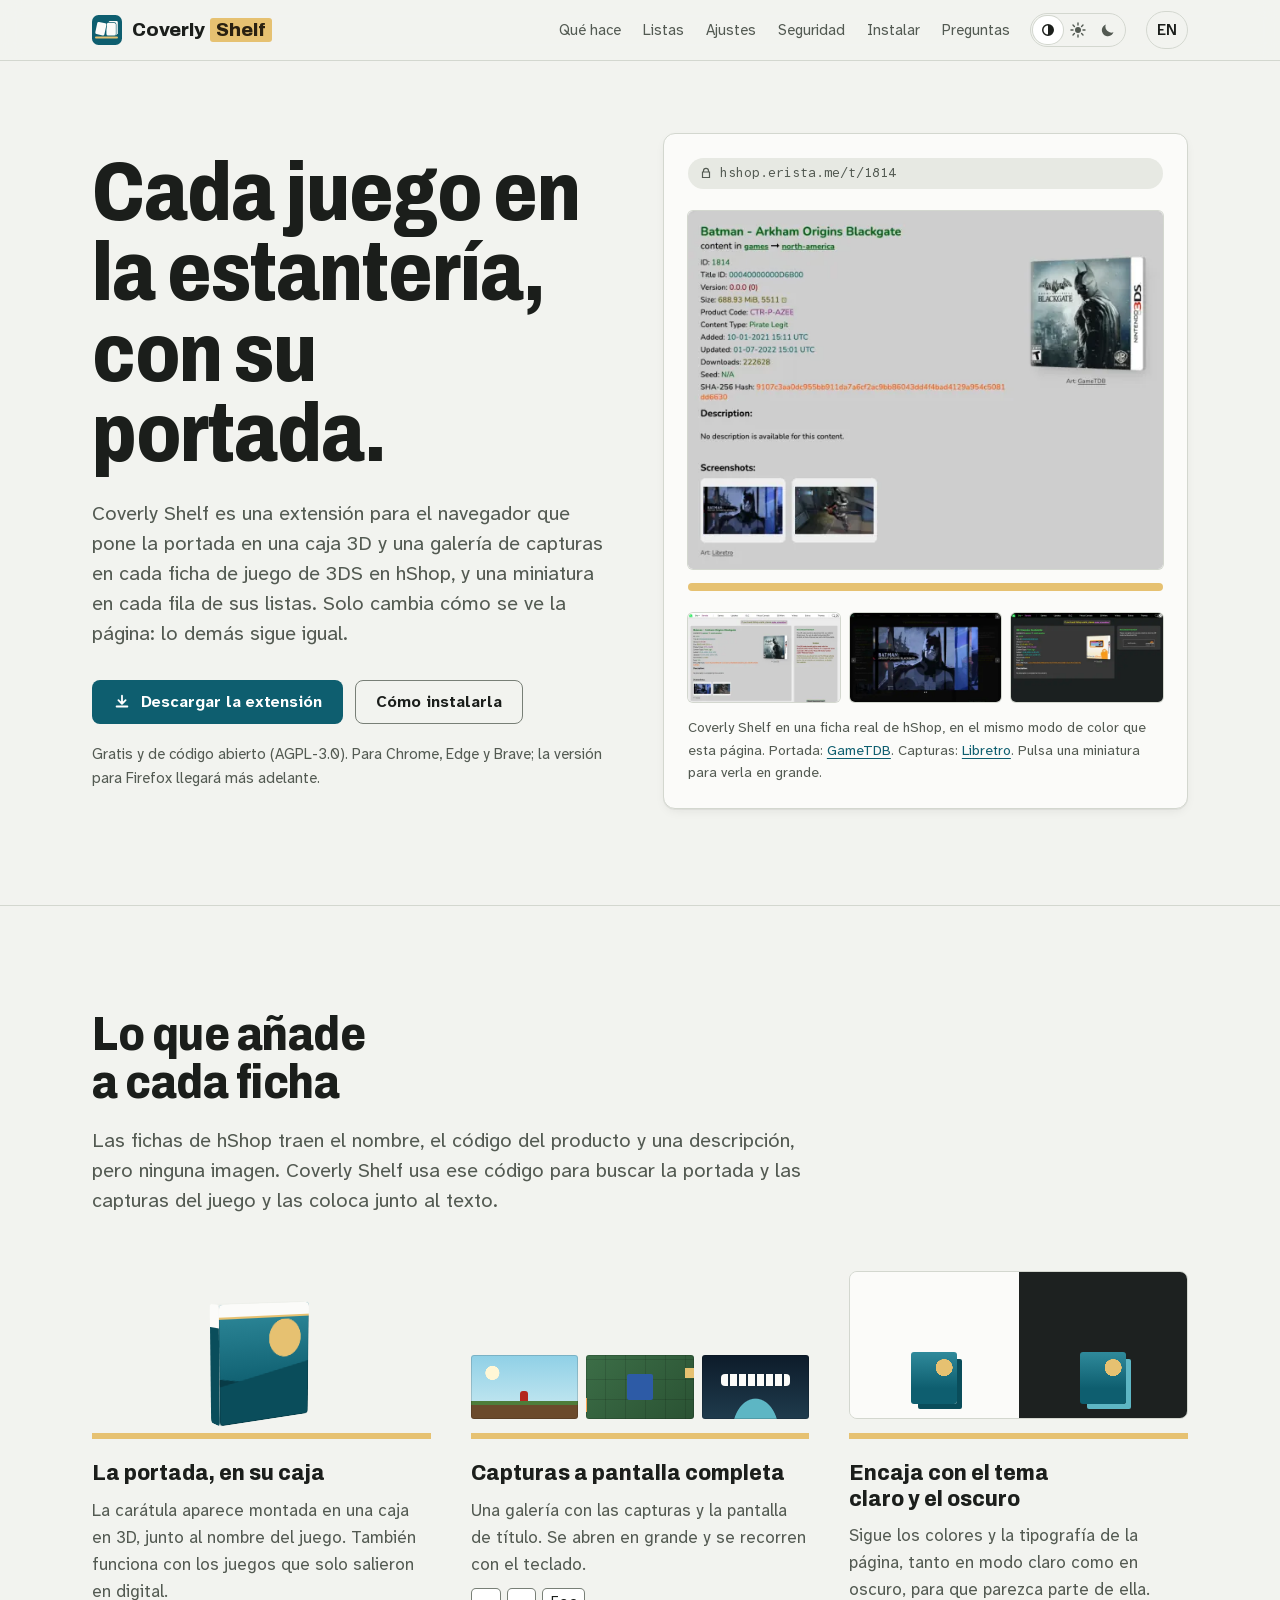
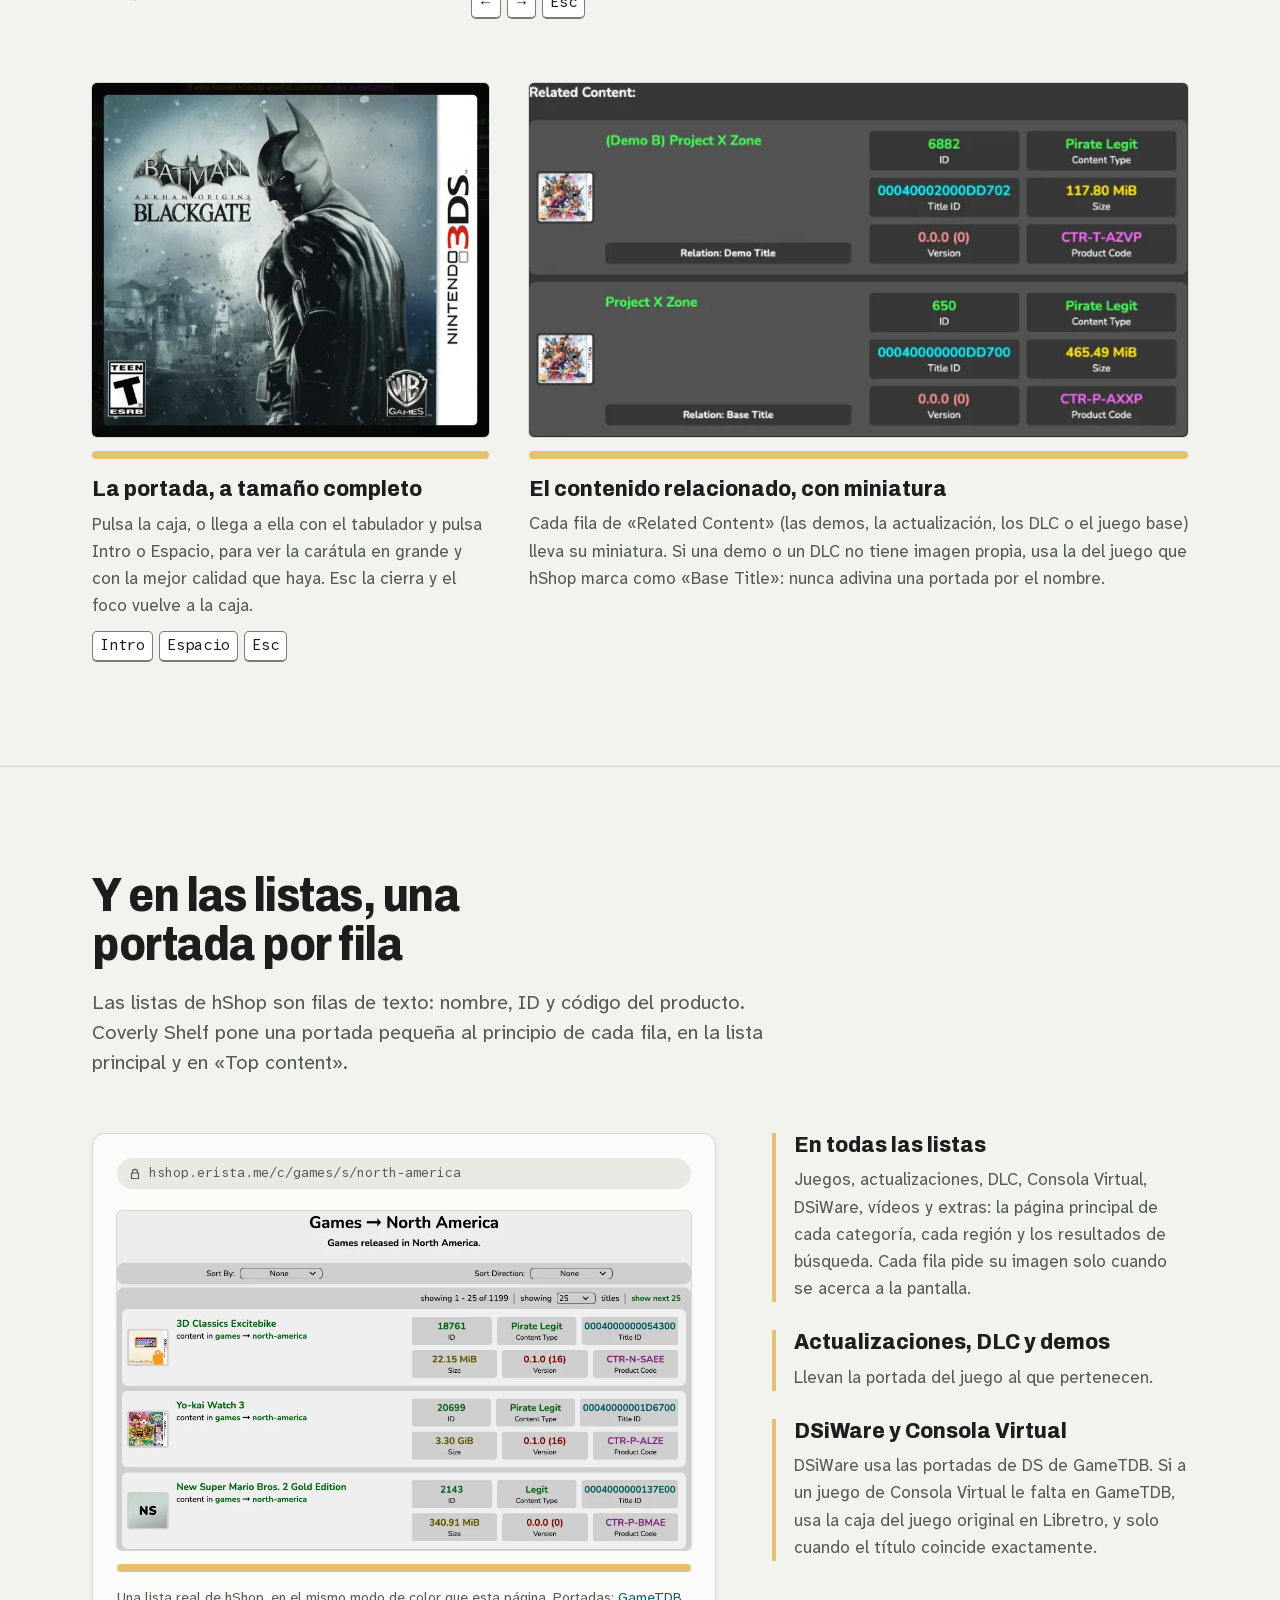
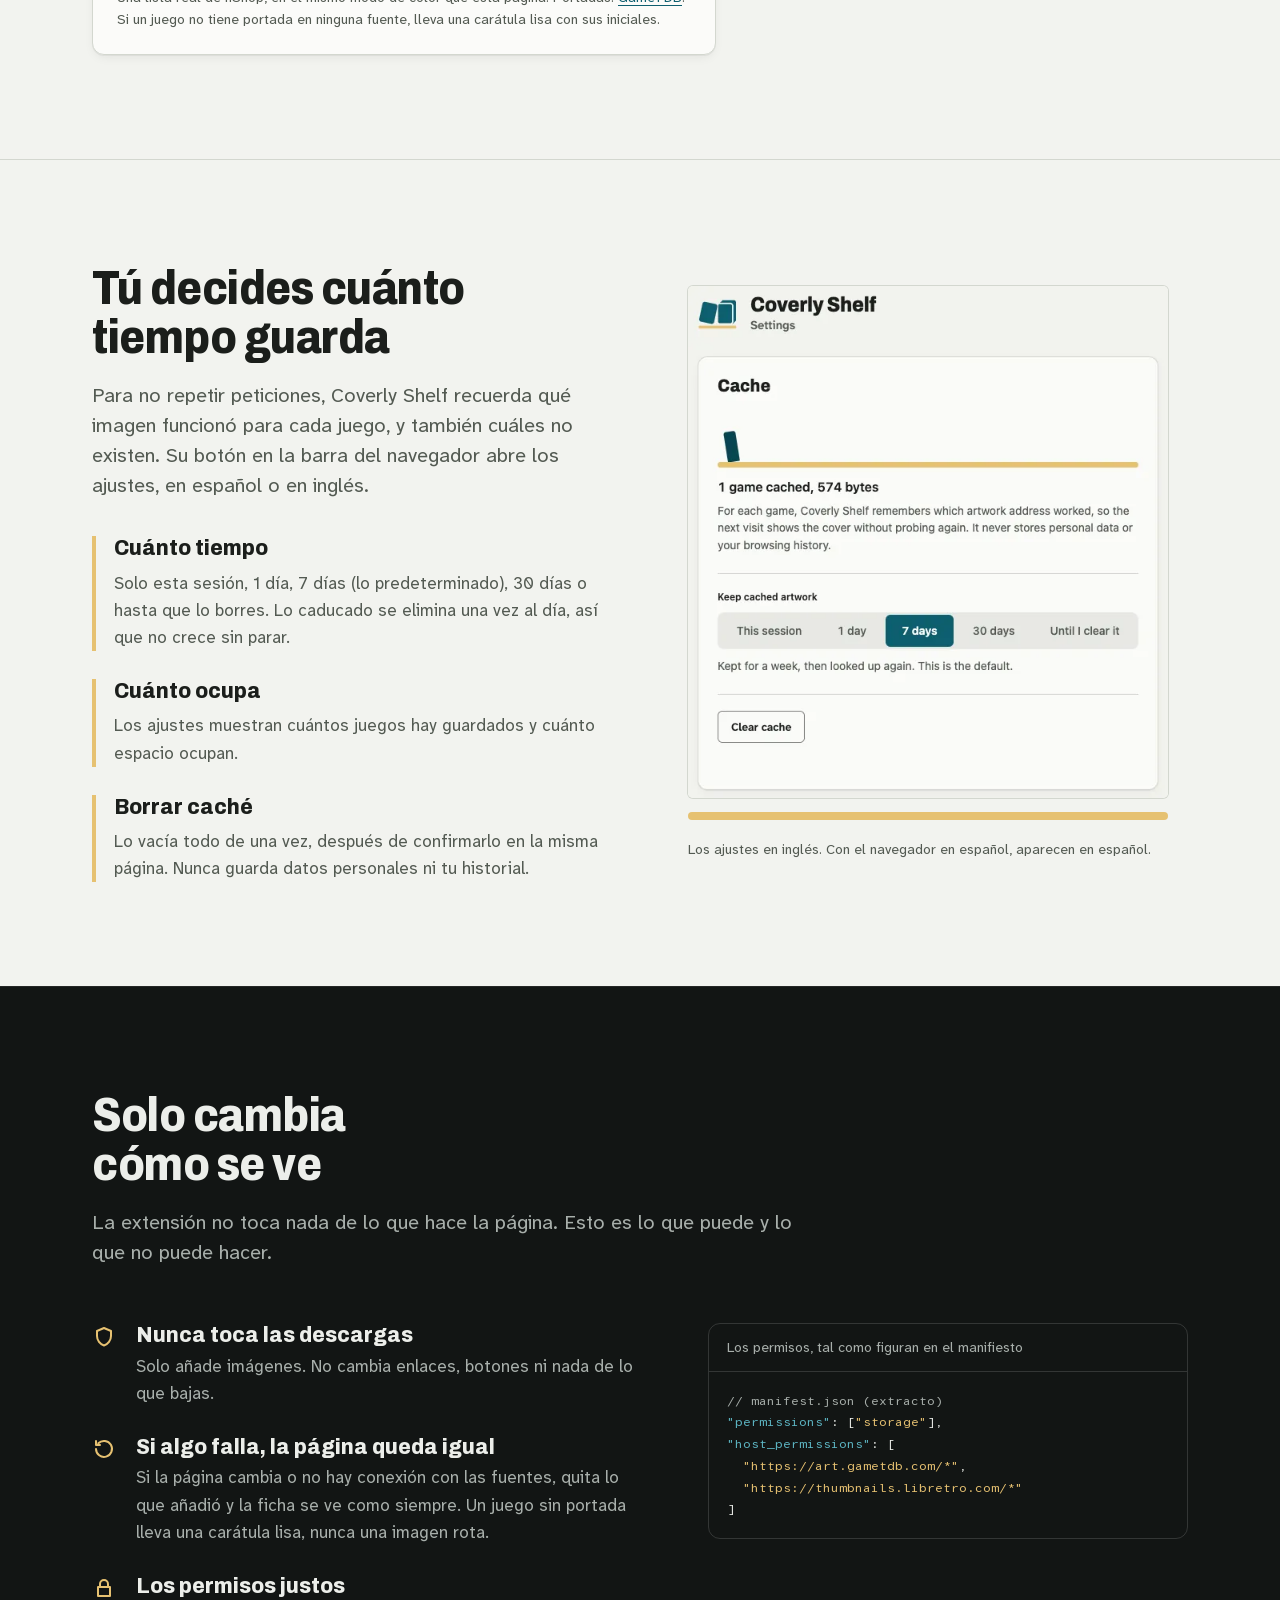
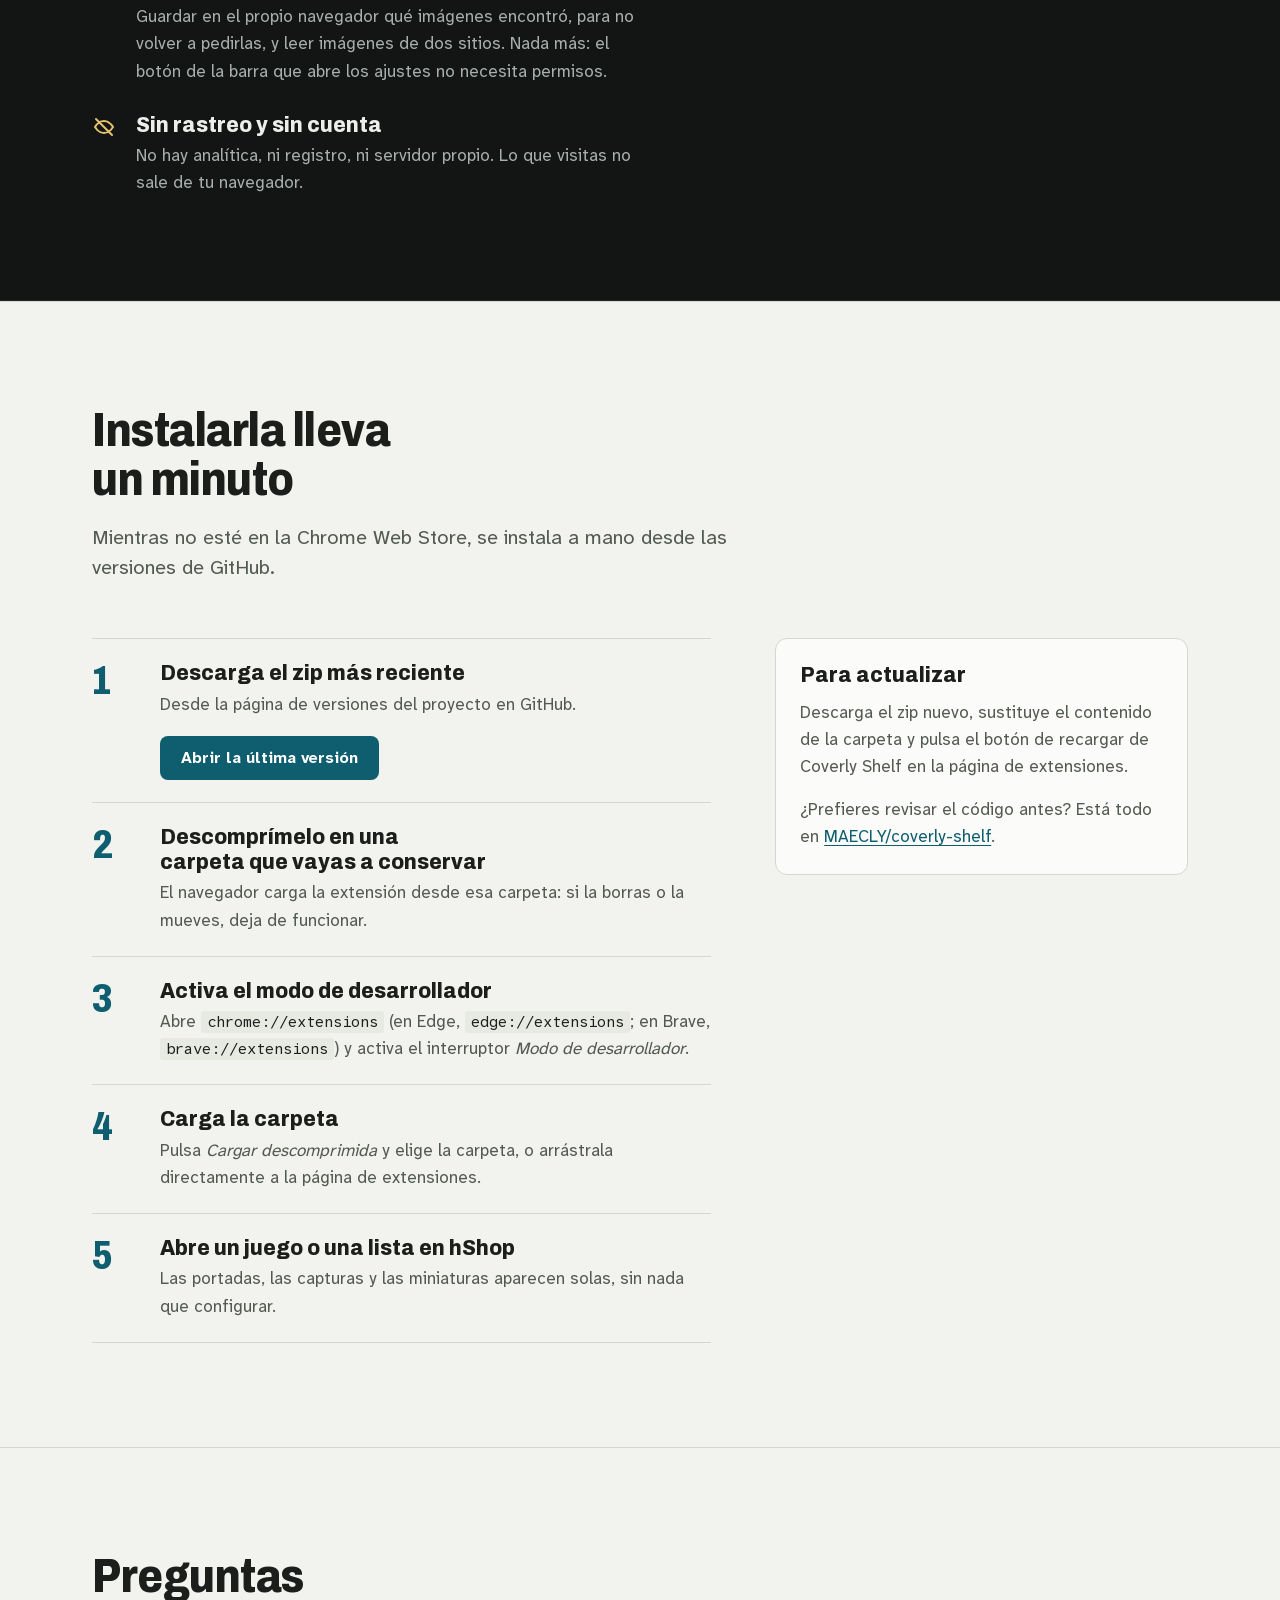
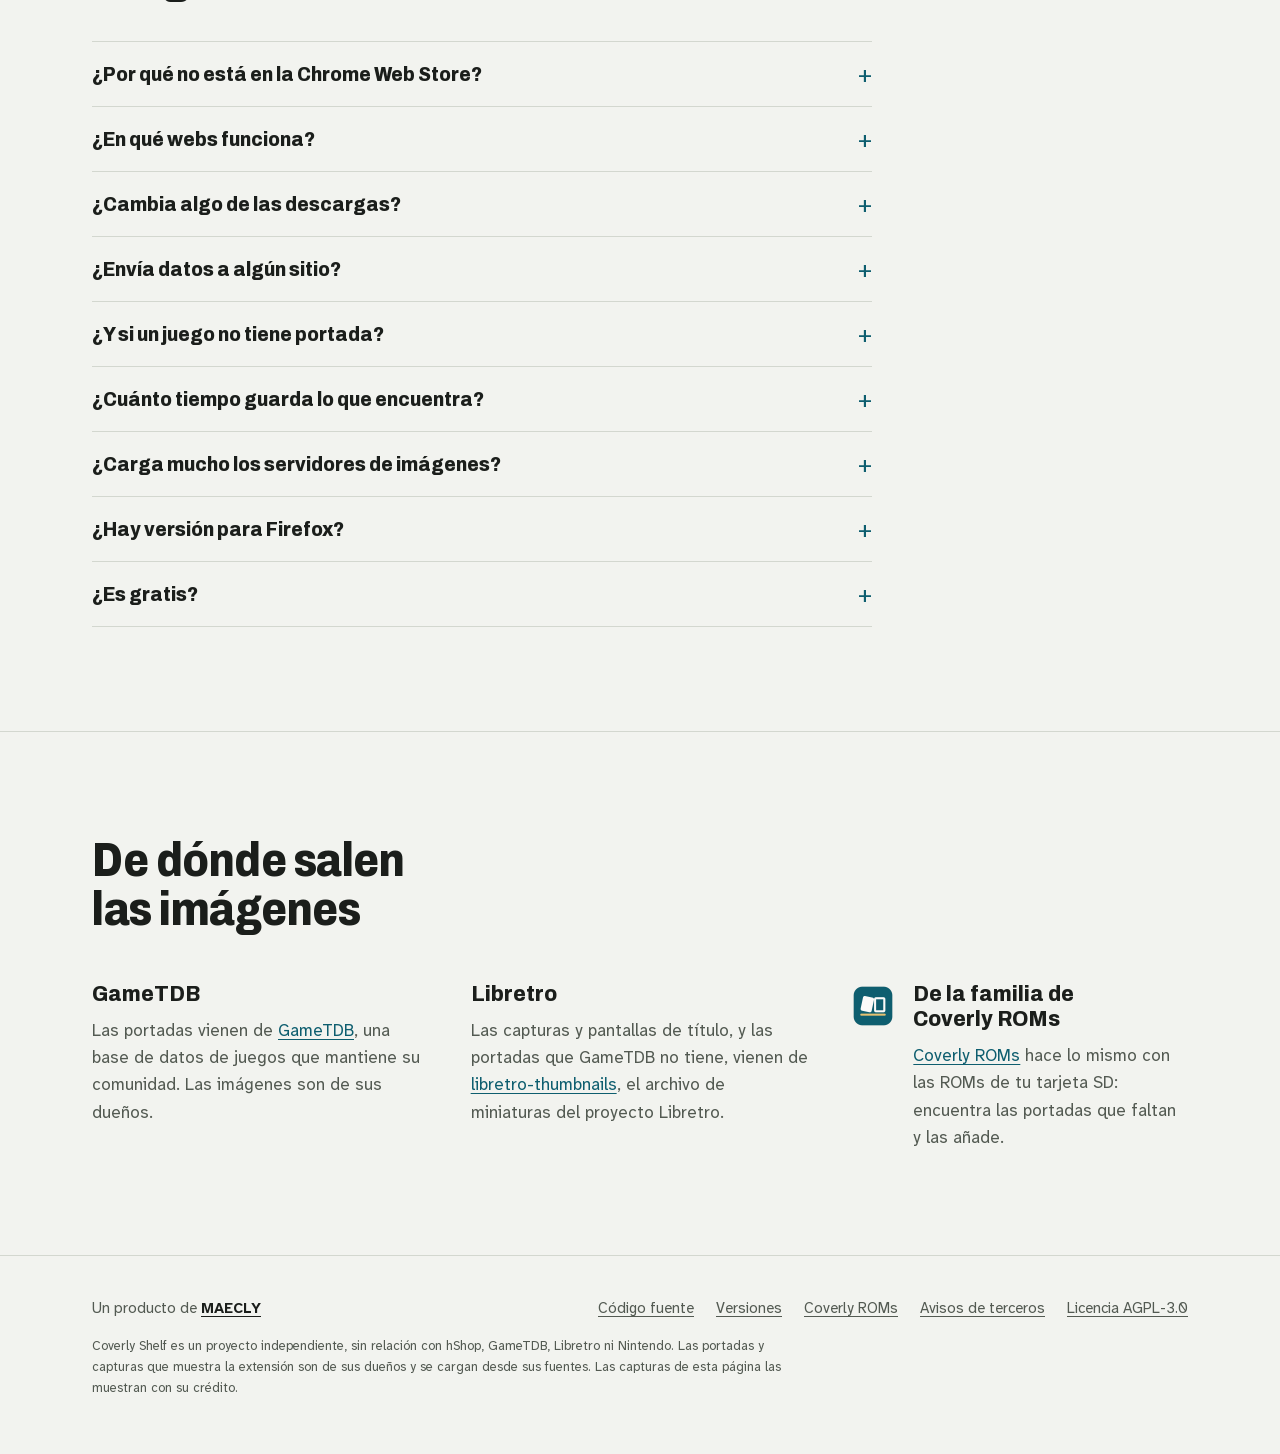
==== commit 6f51430c: "feat(site): describe list thumbnails, settings and lighter requests in the copy Updates the title, m" ====
--- a/site/index.html
+++ b/site/index.html
@@ -4,8 +4,8 @@
 <meta charset="utf-8">
 <meta name="viewport" content="width=device-width, initial-scale=1">
 <meta http-equiv="Content-Security-Policy" content="default-src 'self'; script-src 'self'; style-src 'self'; img-src 'self'; font-src 'self'; connect-src 'self'; manifest-src 'self'; object-src 'none'; base-uri 'self'; form-action 'none'">
-<title>Coverly Shelf: portadas y capturas para las fichas de 3DS | MAECLY</title>
-<meta name="description" content="Coverly Shelf es una extensión gratuita y de código abierto que añade la portada en caja 3D y una galería de capturas a las fichas de juegos de 3DS en hShop. Solo cosmética: no toca las descargas, no rastrea y no pide cuenta.">
+<title>Coverly Shelf: portadas y capturas para las fichas y listas de 3DS | MAECLY</title>
+<meta name="description" content="Coverly Shelf es una extensión gratuita y de código abierto que añade la portada en caja 3D y una galería de capturas a las fichas de juegos de 3DS en hShop, y una miniatura a cada fila de sus listas. Solo cosmética: no toca las descargas, no rastrea y no pide cuenta.">
 <meta name="author" content="Miguel Esparza, MAECLY">
 <meta name="robots" content="index,follow,max-image-preview:large">
 <meta name="color-scheme" content="light dark">
@@ -30,7 +30,7 @@
 <meta property="og:locale" content="es_ES">
 <meta property="og:locale:alternate" content="en_GB">
 <meta property="og:title" content="Coverly Shelf: cada juego en la estantería, con su portada.">
-<meta property="og:description" content="Portada en caja 3D y galería de capturas para las fichas de 3DS en hShop. Solo cosmética, sin rastreo y sin cuenta.">
+<meta property="og:description" content="Portada en caja 3D y galería de capturas para las fichas de 3DS en hShop, y miniaturas en sus listas. Solo cosmética, sin rastreo y sin cuenta.">
 <meta property="og:url" content="https://coverly-shelf.maecly.com/">
 <meta property="og:image" content="https://coverly-shelf.maecly.com/assets/og.png">
 <meta property="og:image:type" content="image/png">
@@ -39,7 +39,7 @@
 <meta property="og:image:alt" content="Coverly Shelf: el icono, una portada apoyada en una caja sobre una balda, con «Cada juego en la estantería, con su portada.»">
 <meta name="twitter:card" content="summary_large_image">
 <meta name="twitter:title" content="Coverly Shelf: cada juego en la estantería, con su portada.">
-<meta name="twitter:description" content="Portada en caja 3D y galería de capturas para las fichas de 3DS en hShop. Gratis y AGPL-3.0.">
+<meta name="twitter:description" content="Portada en caja 3D, galería de capturas y miniaturas en las listas de 3DS en hShop. Gratis y AGPL-3.0.">
 <meta name="twitter:image" content="https://coverly-shelf.maecly.com/assets/og.png">
 <meta name="twitter:image:alt" content="Coverly Shelf: el icono, una portada apoyada en una caja sobre una balda, con «Cada juego en la estantería, con su portada.»">
 <script type="application/ld+json">
@@ -48,7 +48,7 @@
 "@graph": [
 {"@type":"WebSite","@id":"https://coverly-shelf.maecly.com/#website","url":"https://coverly-shelf.maecly.com/","name":"Coverly Shelf","inLanguage":["es","en"],"publisher":{"@id":"https://www.maecly.com/#org"}},
 {"@type":"Organization","@id":"https://www.maecly.com/#org","name":"MAECLY","url":"https://maecly.com/"},
-{"@type":"SoftwareApplication","@id":"https://coverly-shelf.maecly.com/#software","name":"Coverly Shelf","description":"Extensión de navegador gratuita (AGPL-3.0) que añade la portada en una caja 3D y una galería de capturas a las fichas de juegos de 3DS en hShop. Solo cosmética: no toca las descargas, no rastrea y no pide cuenta. Imágenes de GameTDB y Libretro.","applicationCategory":"BrowserApplication","operatingSystem":"Chrome, Edge, Brave","inLanguage":["es","en"],"license":"https://www.gnu.org/licenses/agpl-3.0.html","isAccessibleForFree":true,"offers":{"@type":"Offer","price":"0","priceCurrency":"EUR"},"author":{"@type":"Person","name":"Miguel Esparza"},"publisher":{"@id":"https://www.maecly.com/#org"},"image":"https://coverly-shelf.maecly.com/assets/icon-512.png","downloadUrl":"https://github.com/MAECLY/coverly-shelf/releases/latest","url":"https://coverly-shelf.maecly.com/"}
+{"@type":"SoftwareApplication","@id":"https://coverly-shelf.maecly.com/#software","name":"Coverly Shelf","description":"Extensión de navegador gratuita (AGPL-3.0) que añade la portada en una caja 3D (ampliable a tamaño completo) y una galería de capturas a las fichas de juegos de 3DS en hShop, y una miniatura a cada fila de sus listas (juegos, actualizaciones, DLC, Consola Virtual, DSiWare, vídeos, extras y búsqueda) y del contenido relacionado. Ajustes para elegir cuánto tiempo guarda la caché. Solo cosmética: no toca las descargas, no rastrea y no pide cuenta. Imágenes de GameTDB y Libretro.","applicationCategory":"BrowserApplication","operatingSystem":"Chrome, Edge, Brave","inLanguage":["es","en"],"license":"https://www.gnu.org/licenses/agpl-3.0.html","isAccessibleForFree":true,"offers":{"@type":"Offer","price":"0","priceCurrency":"EUR"},"author":{"@type":"Person","name":"Miguel Esparza"},"publisher":{"@id":"https://www.maecly.com/#org"},"image":"https://coverly-shelf.maecly.com/assets/icon-512.png","downloadUrl":"https://github.com/MAECLY/coverly-shelf/releases/latest","url":"https://coverly-shelf.maecly.com/"}
 ]
 }
 </script>
@@ -83,7 +83,7 @@
 <div class="wrap hero-grid">
 <div>
 <h1 id="titulo">Cada juego en la estantería, con su portada.</h1>
-<p class="lead">Coverly Shelf es una extensión para el navegador que pone la portada en una caja 3D y una galería de capturas en cada ficha de juego de 3DS en hShop. Solo cambia cómo se ve la página: lo demás sigue igual.</p>
+<p class="lead">Coverly Shelf es una extensión para el navegador que pone la portada en una caja 3D y una galería de capturas en cada ficha de juego de 3DS en hShop, y una miniatura en cada fila de sus listas. Solo cambia cómo se ve la página: lo demás sigue igual.</p>
 <div class="actions">
 <a class="btn btn-primary" href="https://github.com/MAECLY/coverly-shelf/releases/latest"><svg class="art" viewBox="0 0 20 20" aria-hidden="true" focusable="false"><path d="M10 3v9m0 0-4-4m4 4 4-4M4 15h12" fill="none" stroke="currentColor" stroke-width="2" stroke-linecap="round" stroke-linejoin="round"/></svg>Descargar la extensión</a>
 <a class="btn btn-ghost" href="#instalar">Cómo instalarla</a>
@@ -195,8 +195,8 @@
 <div class="safety-grid">
 <ul class="promises">
 <li><svg class="art" viewBox="0 0 24 24" aria-hidden="true" focusable="false"><path d="M12 3 5 6v5c0 4.4 3 8.3 7 9.5 4-1.2 7-5.1 7-9.5V6z" fill="none" stroke="currentColor" stroke-width="2" stroke-linejoin="round"/></svg><h3>Nunca toca las descargas</h3><p>Solo añade imágenes. No cambia enlaces, botones ni nada de lo que bajas.</p></li>
-<li><svg class="art" viewBox="0 0 24 24" aria-hidden="true" focusable="false"><path d="M4 12a8 8 0 1 0 2.3-5.7M4 4v4h4" fill="none" stroke="currentColor" stroke-width="2" stroke-linecap="round" stroke-linejoin="round"/></svg><h3>Si algo falla, la página queda igual</h3><p>Sin portada o sin conexión con las fuentes, no añade nada y la ficha se ve como siempre.</p></li>
-<li><svg class="art" viewBox="0 0 24 24" aria-hidden="true" focusable="false"><path d="M8 11V8a4 4 0 0 1 8 0v3M6 11h12v9H6z" fill="none" stroke="currentColor" stroke-width="2" stroke-linejoin="round"/></svg><h3>Los permisos justos</h3><p>Guardar en el propio navegador qué imágenes encontró, para no volver a pedirlas, y leer imágenes de dos sitios. Nada más.</p></li>
+<li><svg class="art" viewBox="0 0 24 24" aria-hidden="true" focusable="false"><path d="M4 12a8 8 0 1 0 2.3-5.7M4 4v4h4" fill="none" stroke="currentColor" stroke-width="2" stroke-linecap="round" stroke-linejoin="round"/></svg><h3>Si algo falla, la página queda igual</h3><p>Si la página cambia o no hay conexión con las fuentes, quita lo que añadió y la ficha se ve como siempre. Un juego sin portada lleva una carátula lisa, nunca una imagen rota.</p></li>
+<li><svg class="art" viewBox="0 0 24 24" aria-hidden="true" focusable="false"><path d="M8 11V8a4 4 0 0 1 8 0v3M6 11h12v9H6z" fill="none" stroke="currentColor" stroke-width="2" stroke-linejoin="round"/></svg><h3>Los permisos justos</h3><p>Guardar en el propio navegador qué imágenes encontró, para no volver a pedirlas, y leer imágenes de dos sitios. Nada más: el botón de la barra que abre los ajustes no necesita permisos.</p></li>
 <li><svg class="art" viewBox="0 0 24 24" aria-hidden="true" focusable="false"><path d="M3 12s3.5-6 9-6 9 6 9 6-3.5 6-9 6-9-6-9-6zM4 4l16 16" fill="none" stroke="currentColor" stroke-width="2" stroke-linecap="round"/></svg><h3>Sin rastreo y sin cuenta</h3><p>No hay analítica, ni registro, ni servidor propio. Lo que visitas no sale de tu navegador.</p></li>
 </ul>
 <figure class="manifest">
@@ -222,7 +222,7 @@
 <li><h3>Descomprímelo en una carpeta que vayas a conservar</h3><p>El navegador carga la extensión desde esa carpeta: si la borras o la mueves, deja de funcionar.</p></li>
 <li><h3>Activa el modo de desarrollador</h3><p>Abre <code>chrome://extensions</code> (en Edge, <code>edge://extensions</code>; en Brave, <code>brave://extensions</code>) y activa el interruptor <i>Modo de desarrollador</i>.</p></li>
 <li><h3>Carga la carpeta</h3><p>Pulsa <i>Cargar descomprimida</i> y elige la carpeta, o arrástrala directamente a la página de extensiones.</p></li>
-<li><h3>Abre la ficha de un juego en hShop</h3><p>La portada y las capturas aparecen solas, sin nada que configurar.</p></li>
+<li><h3>Abre un juego o una lista en hShop</h3><p>Las portadas, las capturas y las miniaturas aparecen solas, sin nada que configurar.</p></li>
 </ol>
 <aside class="aside-card" aria-labelledby="actualizar-t">
 <h3 id="actualizar-t">Para actualizar</h3>
@@ -238,10 +238,12 @@
 <h2 id="preguntas-t">Preguntas</h2>
 <div class="faq">
 <details><summary>¿Por qué no está en la Chrome Web Store?</summary><div><p>Todavía no se ha enviado. Hasta entonces se instala a mano desde GitHub, con el mismo código que puedes leer en el repositorio. Cuando esté publicada, lo verás en esta página.</p></div></details>
-<details><summary>¿En qué webs funciona?</summary><div><p>En las fichas de títulos de hShop (<code>hshop.erista.me/t/…</code>). En cualquier otra web no hace nada. Coverly Shelf es un proyecto independiente, sin relación con hShop ni con Nintendo.</p></div></details>
+<details><summary>¿En qué webs funciona?</summary><div><p>En hShop: las fichas de títulos (<code>hshop.erista.me/t/…</code>), las listas de cada categoría (<code>/c/…</code>) y los resultados de búsqueda. En cualquier otra web no hace nada. Coverly Shelf es un proyecto independiente, sin relación con hShop ni con Nintendo.</p></div></details>
 <details><summary>¿Cambia algo de las descargas?</summary><div><p>No. La extensión solo añade imágenes junto al texto de la ficha. No lee ni modifica enlaces, botones o archivos.</p></div></details>
-<details><summary>¿Envía datos a algún sitio?</summary><div><p>No. Solo pide las imágenes a art.gametdb.com y thumbnails.libretro.com, y recuerda en el almacenamiento del navegador qué encontró para cada juego. No hay analítica ni cuenta.</p></div></details>
-<details><summary>¿Y si un juego no tiene portada?</summary><div><p>Prueba otras regiones y fuentes; si no encuentra nada, no añade nada y la ficha se queda como estaba.</p></div></details>
+<details><summary>¿Envía datos a algún sitio?</summary><div><p>No. Pide las imágenes a art.gametdb.com y thumbnails.libretro.com y recuerda en el almacenamiento del navegador qué encontró para cada juego. Para las filas de «Top content» que no muestran el código del producto, lee además la ficha de ese juego en la propia hShop. No hay analítica ni cuenta.</p></div></details>
+<details><summary>¿Y si un juego no tiene portada?</summary><div><p>Busca primero la de la región del juego, después las de las otras regiones en inglés y luego la de Libretro. Si no encuentra ninguna, pone una carátula lisa con las iniciales del juego, nunca una imagen rota.</p></div></details>
+<details><summary>¿Cuánto tiempo guarda lo que encuentra?</summary><div><p>Siete días por defecto. En sus ajustes (pulsa su botón en la barra del navegador) puedes elegir solo esta sesión, 1 día, 7 días, 30 días o hasta que lo borres, ver cuánto ocupa y vaciarlo con <i>Borrar caché</i>.</p></div></details>
+<details><summary>¿Carga mucho los servidores de imágenes?</summary><div><p>Lo menos posible. Comprueba cada imagen con una petición pequeña (HEAD) antes de descargarla, así que descarta las que no existen sin bajarlas; hace como mucho 4 peticiones de imágenes a la vez, y cada fila de una lista pide la suya solo cuando se acerca a la pantalla. Lo que ya encontró no lo vuelve a pedir.</p></div></details>
 <details><summary>¿Hay versión para Firefox?</summary><div><p>Está prevista. Cuando haya una versión probada, aparecerá en las versiones de GitHub y en esta página.</p></div></details>
 <details><summary>¿Es gratis?</summary><div><p>Sí. No cuesta nada, no pide cuenta y su código es AGPL-3.0.</p></div></details>
 </div>
@@ -253,7 +255,7 @@
 <h2 id="creditos-t">De dónde salen las imágenes</h2>
 <div class="credits-grid">
 <div><h3>GameTDB</h3><p>Las portadas vienen de <a href="https://www.gametdb.com/">GameTDB</a>, una base de datos de juegos que mantiene su comunidad. Las imágenes son de sus dueños.</p></div>
-<div><h3>Libretro</h3><p>Las capturas y pantallas de título vienen de <a href="https://thumbnails.libretro.com/">libretro-thumbnails</a>, el archivo de miniaturas del proyecto Libretro.</p></div>
+<div><h3>Libretro</h3><p>Las capturas y pantallas de título, y las portadas que GameTDB no tiene, vienen de <a href="https://thumbnails.libretro.com/">libretro-thumbnails</a>, el archivo de miniaturas del proyecto Libretro.</p></div>
 <div class="family"><img src="assets/coverly-roms.png" width="48" height="48" alt=""><div><h3>De la familia de Coverly ROMs</h3><p><a href="https://coverly-roms.maecly.com/">Coverly ROMs</a> hace lo mismo con las ROMs de tu tarjeta SD: encuentra las portadas que faltan y las añade.</p></div></div>
 </div>
 </div>
@@ -281,7 +283,7 @@
 <a href="https://github.com/MAECLY/coverly-shelf-landing/blob/main/THIRD-PARTY-NOTICES.md">Avisos de terceros</a>
 <a href="https://www.gnu.org/licenses/agpl-3.0.html">Licencia AGPL-3.0</a>
 </nav>
-<p class="legal">Coverly Shelf es un proyecto independiente, sin relación con hShop, GameTDB, Libretro ni Nintendo. Las portadas y capturas que muestra la extensión son de sus dueños y se cargan desde sus fuentes; esta página no incluye ninguna.</p>
+<p class="legal">Coverly Shelf es un proyecto independiente, sin relación con hShop, GameTDB, Libretro ni Nintendo. Las portadas y capturas que muestra la extensión son de sus dueños y se cargan desde sus fuentes. Las capturas de esta página las muestran con su crédito.</p>
 </div>
 </footer>
 </body>
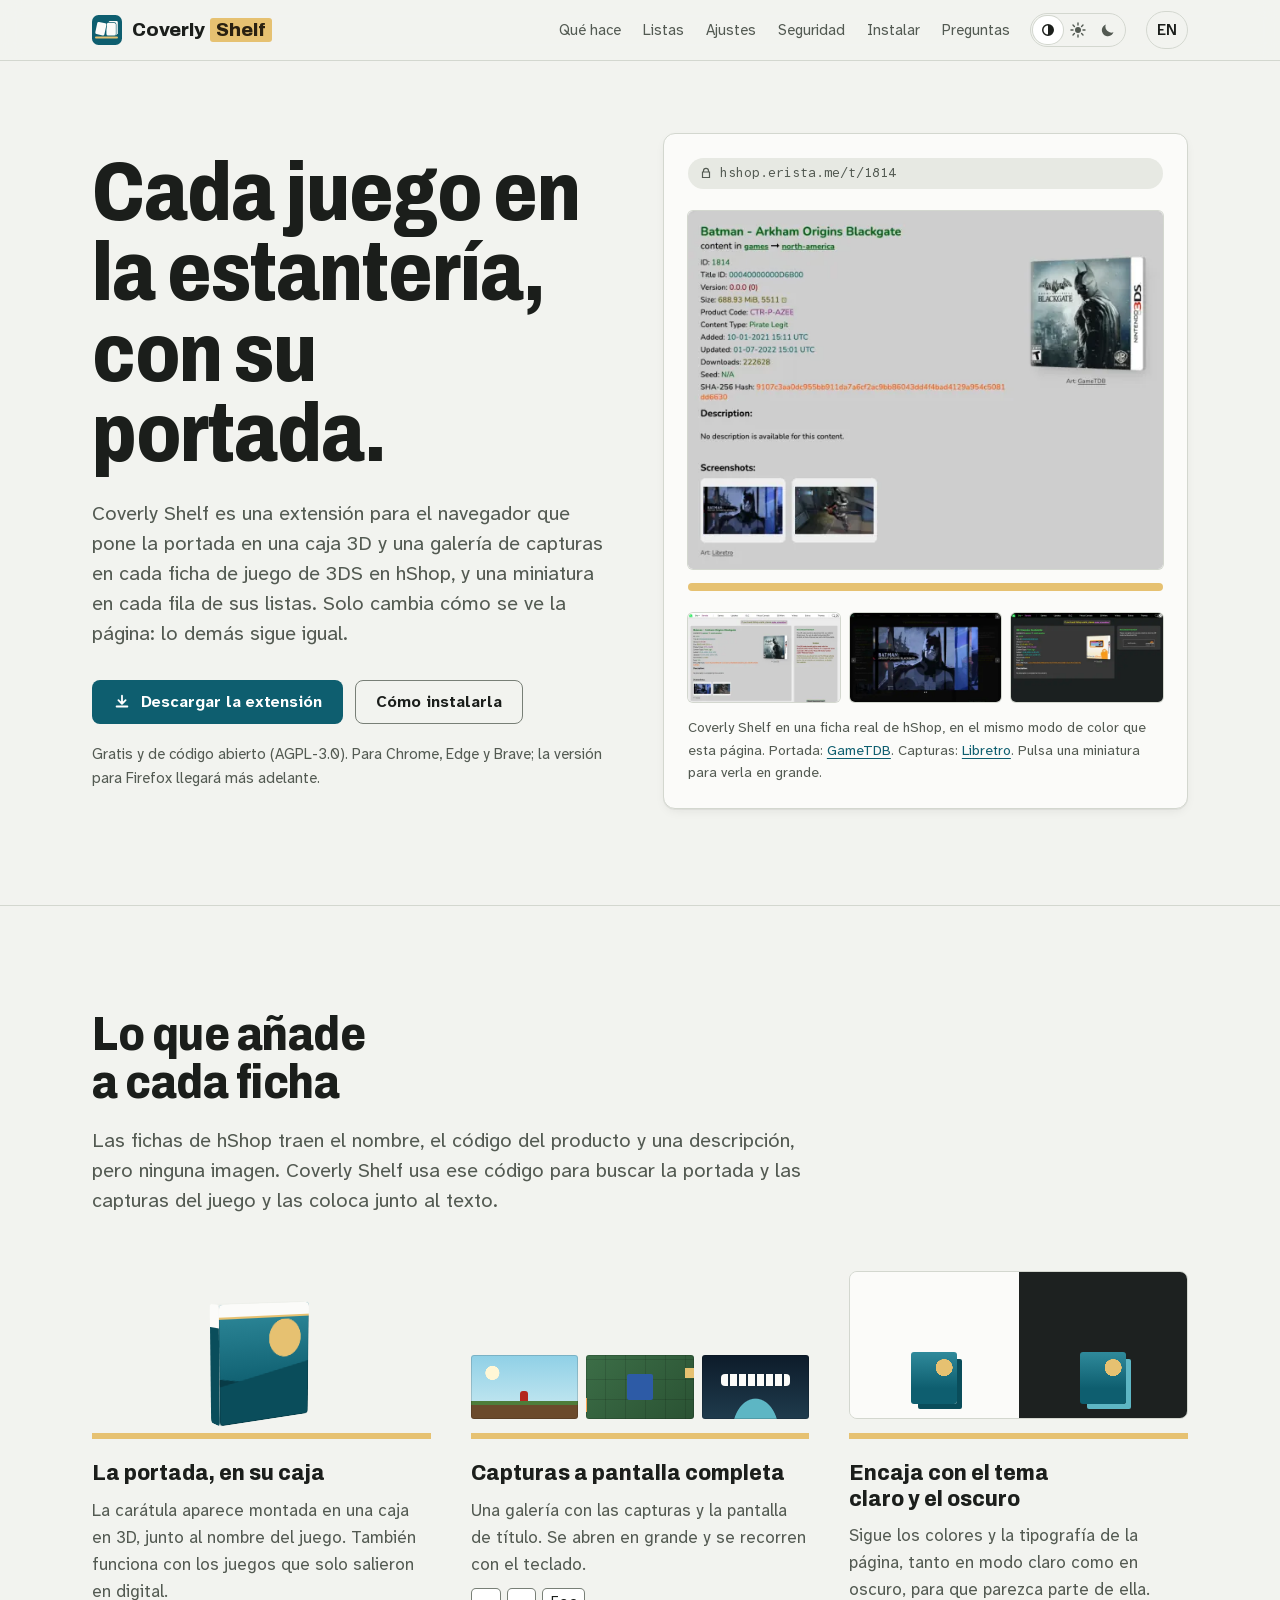
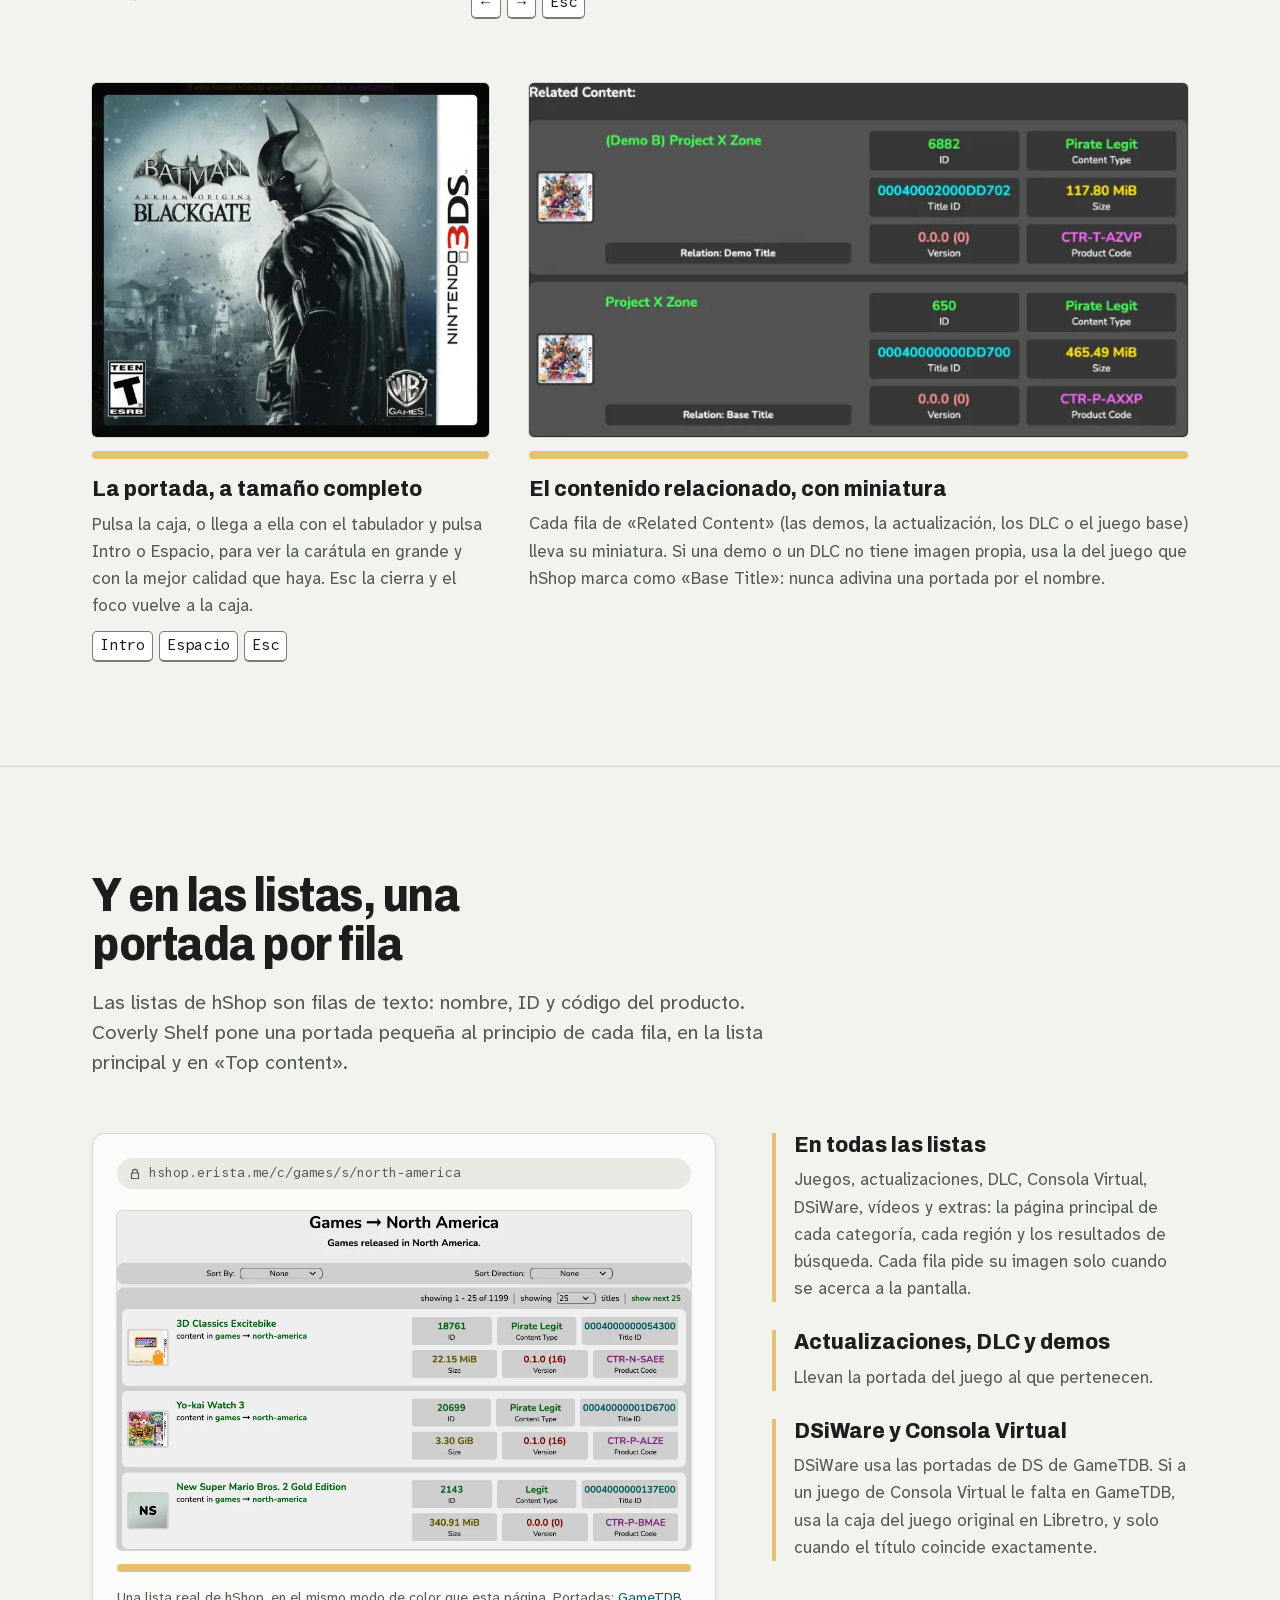
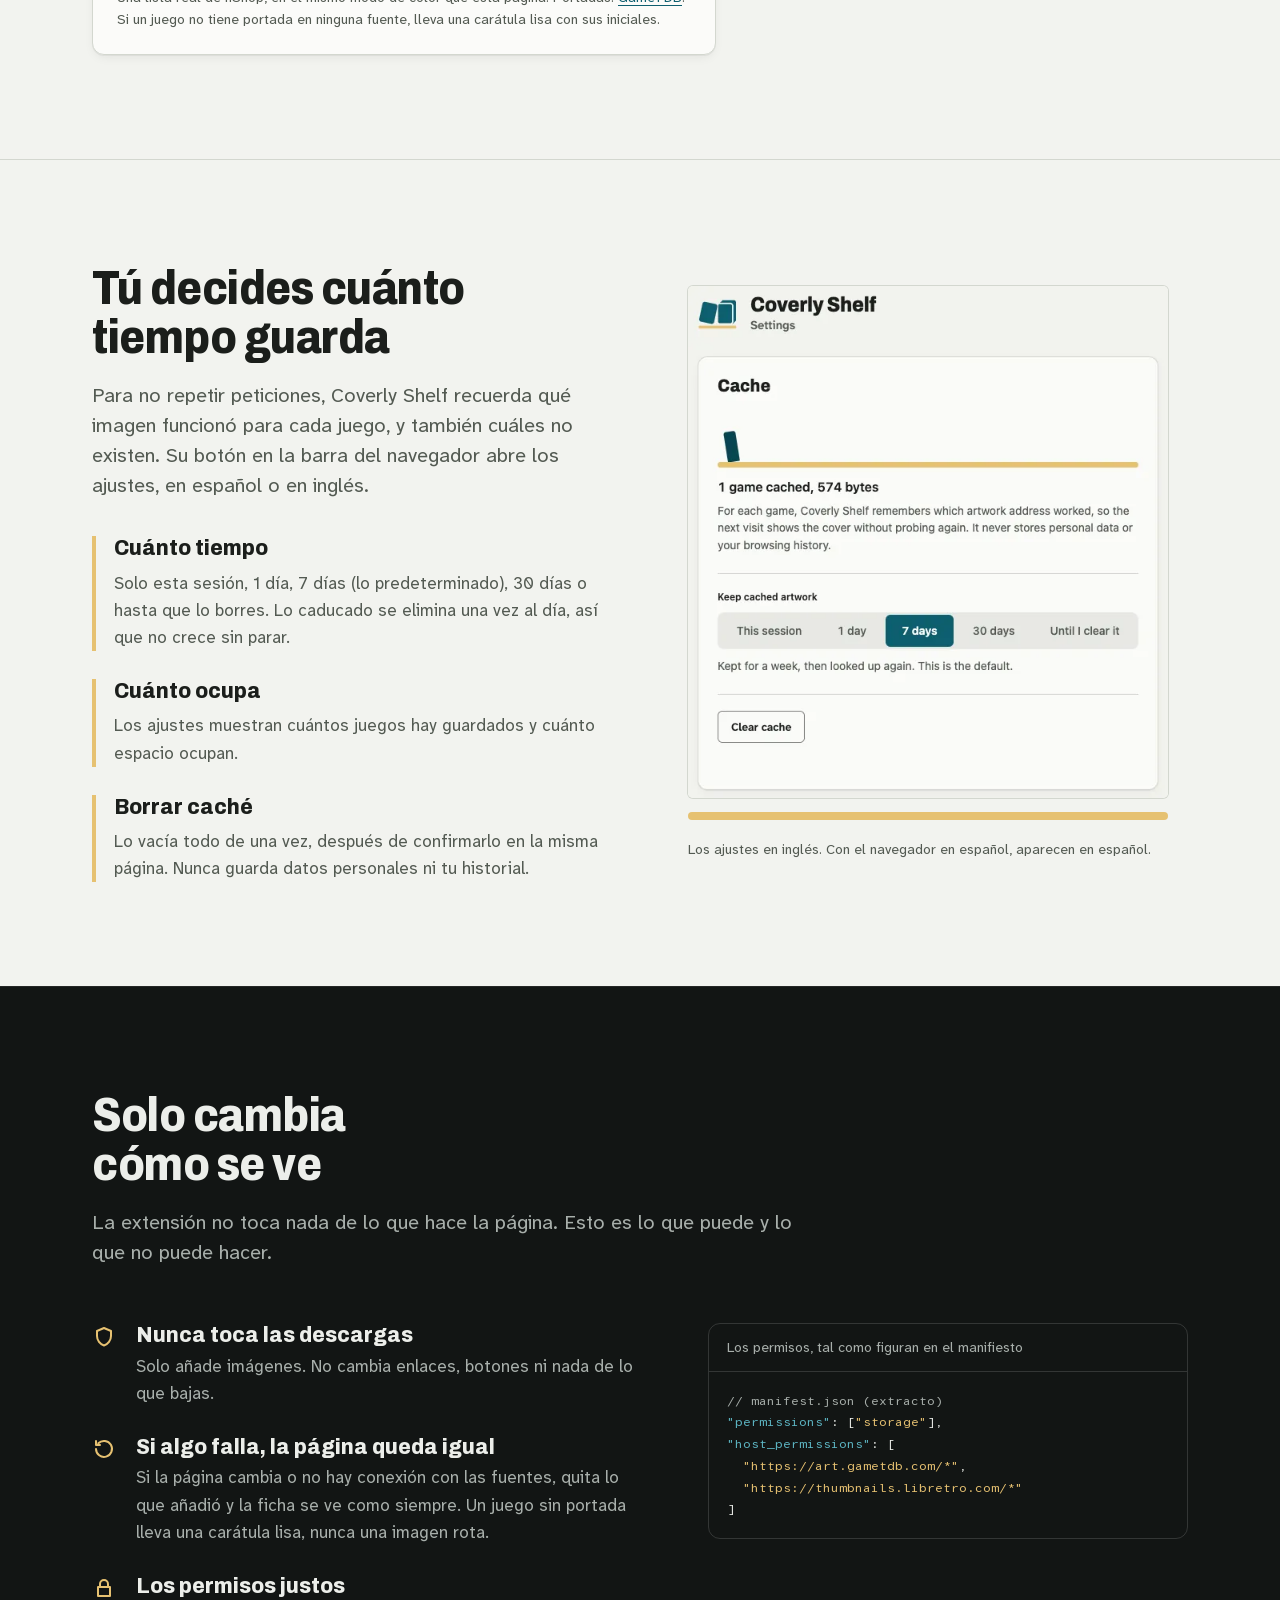
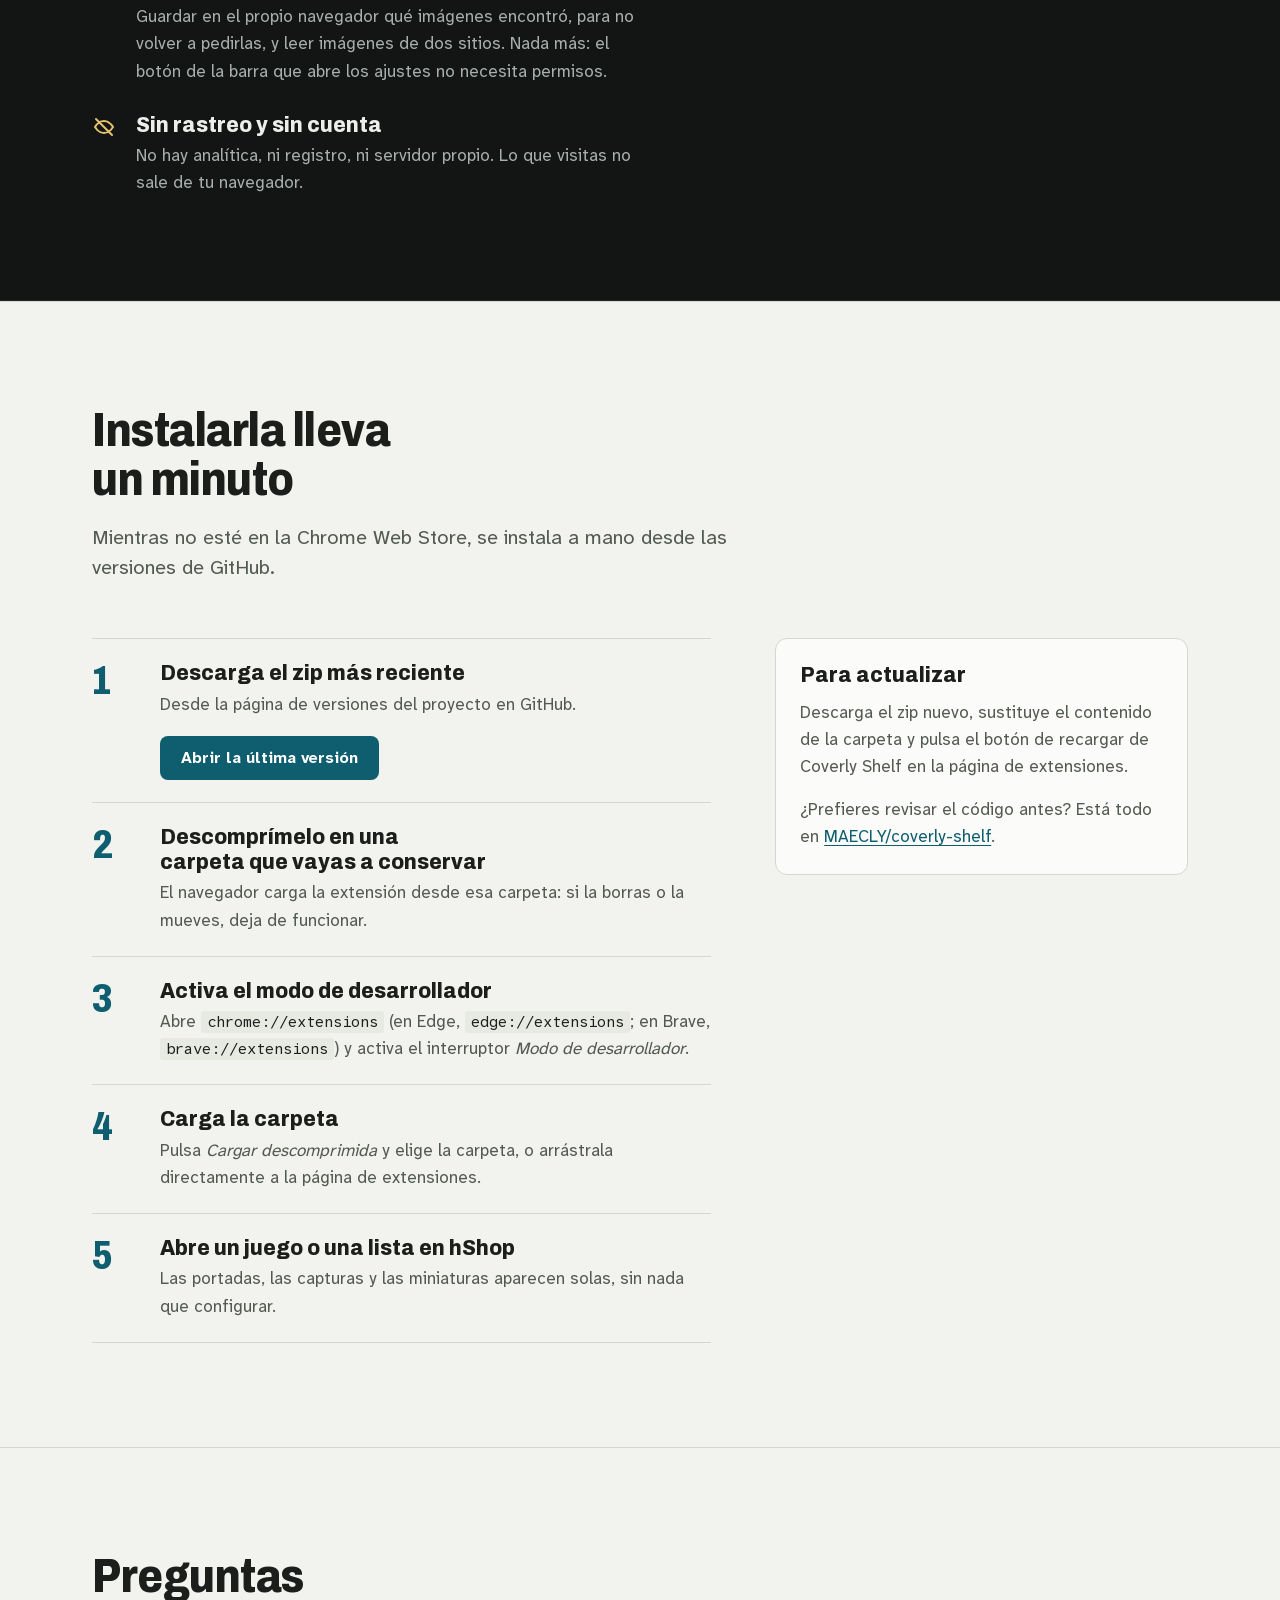
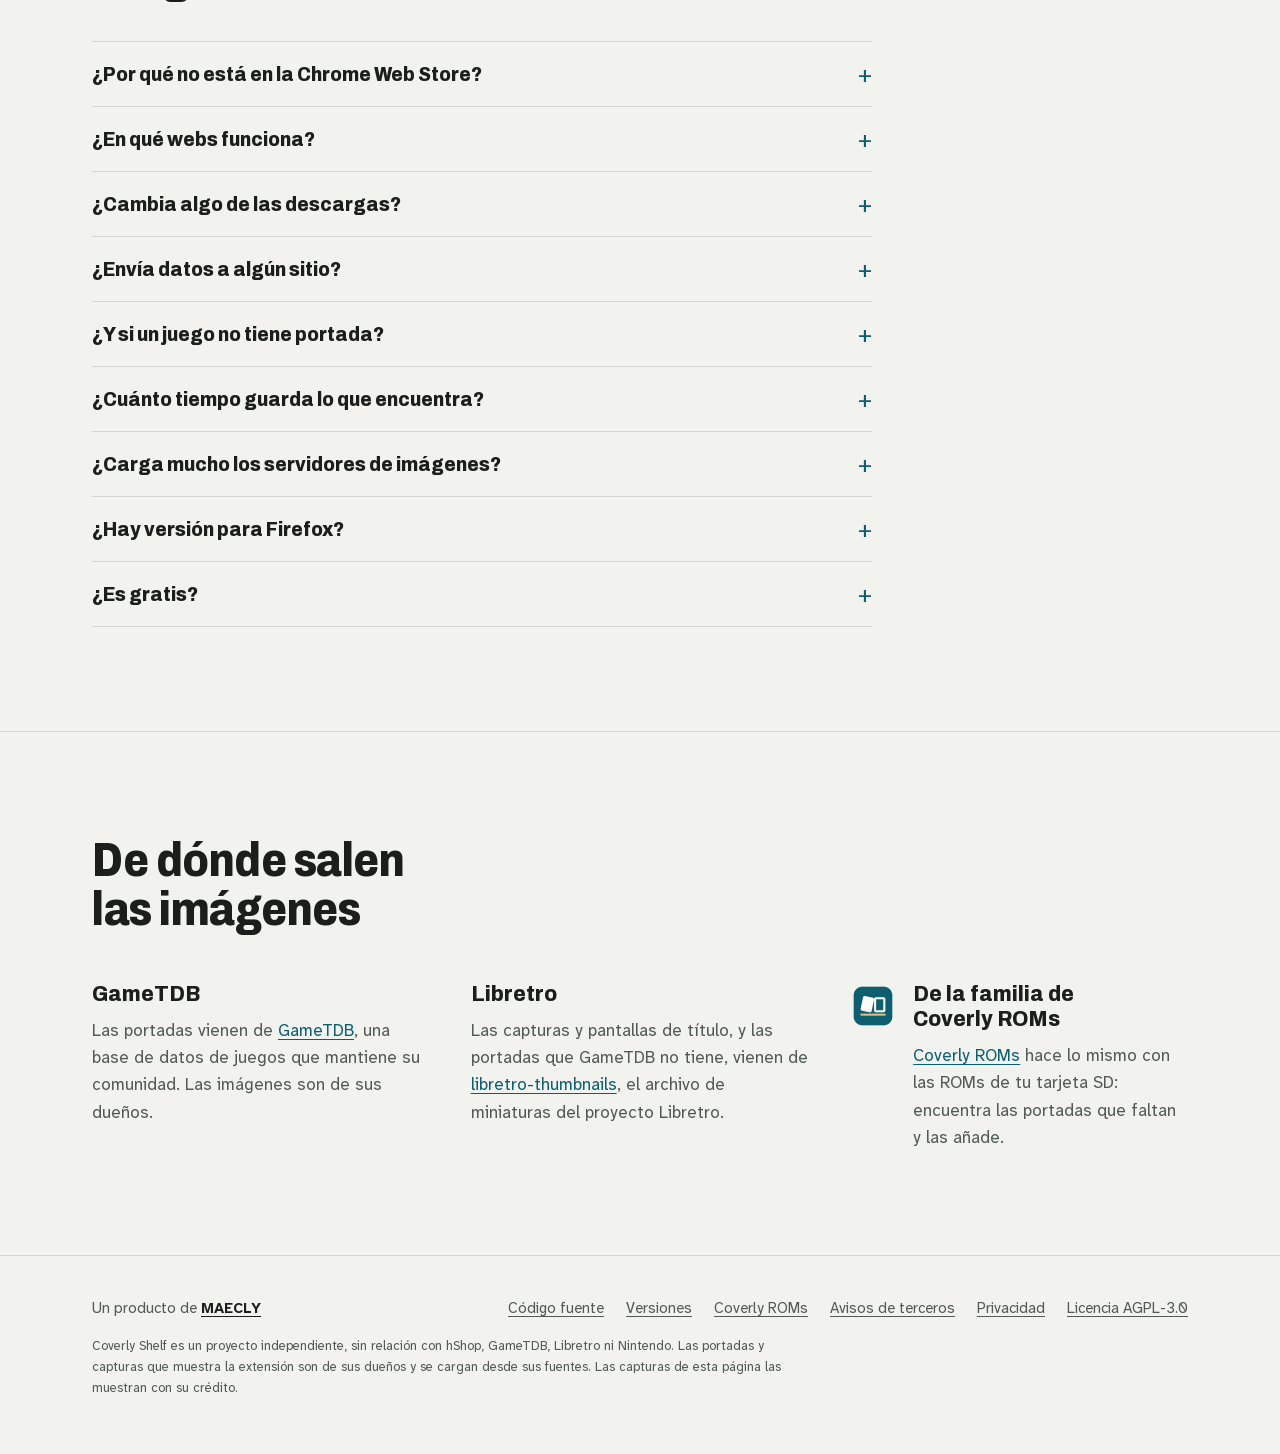
==== commit 6ed0ce88: "feat(site): link the privacy policy from the footer and sitemap" ====
--- a/site/index.html
+++ b/site/index.html
@@ -8,6 +8,7 @@
 <meta name="description" content="Coverly Shelf es una extensión gratuita y de código abierto que añade la portada en caja 3D y una galería de capturas a las fichas de juegos de 3DS en hShop, y una miniatura a cada fila de sus listas. Solo cosmética: no toca las descargas, no rastrea y no pide cuenta.">
 <meta name="author" content="Miguel Esparza, MAECLY">
 <meta name="robots" content="index,follow,max-image-preview:large">
+<meta name="google-site-verification" content="tX6T86y0oQM8CmWYapjnDT_xsGxHoFTQxPvF0TwCILw">
 <meta name="color-scheme" content="light dark">
 <meta name="theme-color" content="#f2f3ef" media="(prefers-color-scheme: light)">
 <meta name="theme-color" content="#121514" media="(prefers-color-scheme: dark)">
@@ -281,6 +282,7 @@
 <a href="https://github.com/MAECLY/coverly-shelf/releases">Versiones</a>
 <a href="https://coverly-roms.maecly.com/">Coverly ROMs</a>
 <a href="https://github.com/MAECLY/coverly-shelf-landing/blob/main/THIRD-PARTY-NOTICES.md">Avisos de terceros</a>
+<a href="/privacy/">Privacidad</a>
 <a href="https://www.gnu.org/licenses/agpl-3.0.html">Licencia AGPL-3.0</a>
 </nav>
 <p class="legal">Coverly Shelf es un proyecto independiente, sin relación con hShop, GameTDB, Libretro ni Nintendo. Las portadas y capturas que muestra la extensión son de sus dueños y se cargan desde sus fuentes. Las capturas de esta página las muestran con su crédito.</p>
--- a/site/assets/site.css
+++ b/site/assets/site.css
@@ -1144,3 +1144,31 @@
   margin: 0;
   color: var(--cr-text-secondary);
 }
+
+/* Privacy policy */
+.policy {
+  max-width: 760px;
+  padding-block: 48px 72px;
+}
+.policy h1 {
+  font-size: clamp(36px, 6vw, 56px);
+  line-height: 1.05;
+  font-stretch: 82%;
+  margin-block: 12px 4px;
+}
+.policy h2 {
+  font-size: 22px;
+  margin-block: 36px 8px;
+}
+.policy p,
+.policy li {
+  max-width: 70ch;
+}
+.policy li + li {
+  margin-top: 8px;
+}
+.policy-back,
+.policy-date {
+  color: var(--cr-text-secondary);
+  font-size: 15px;
+}
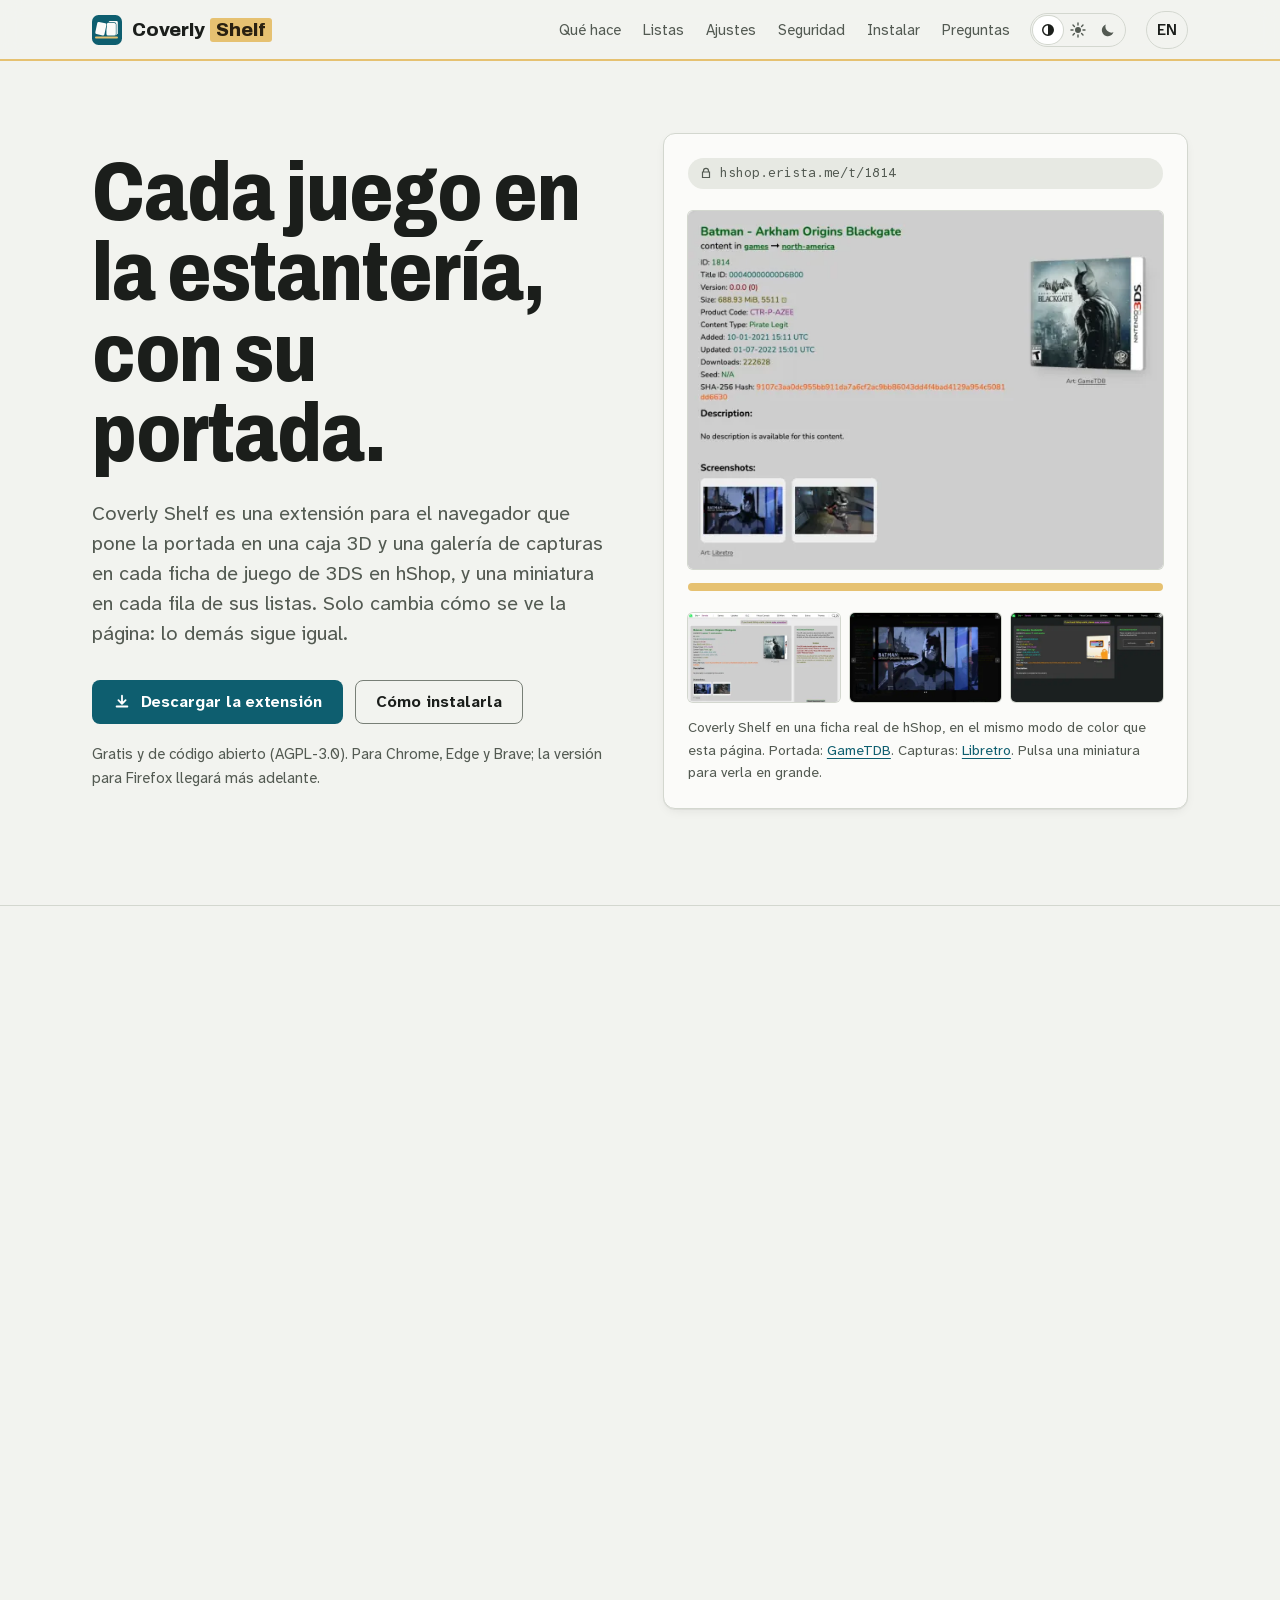
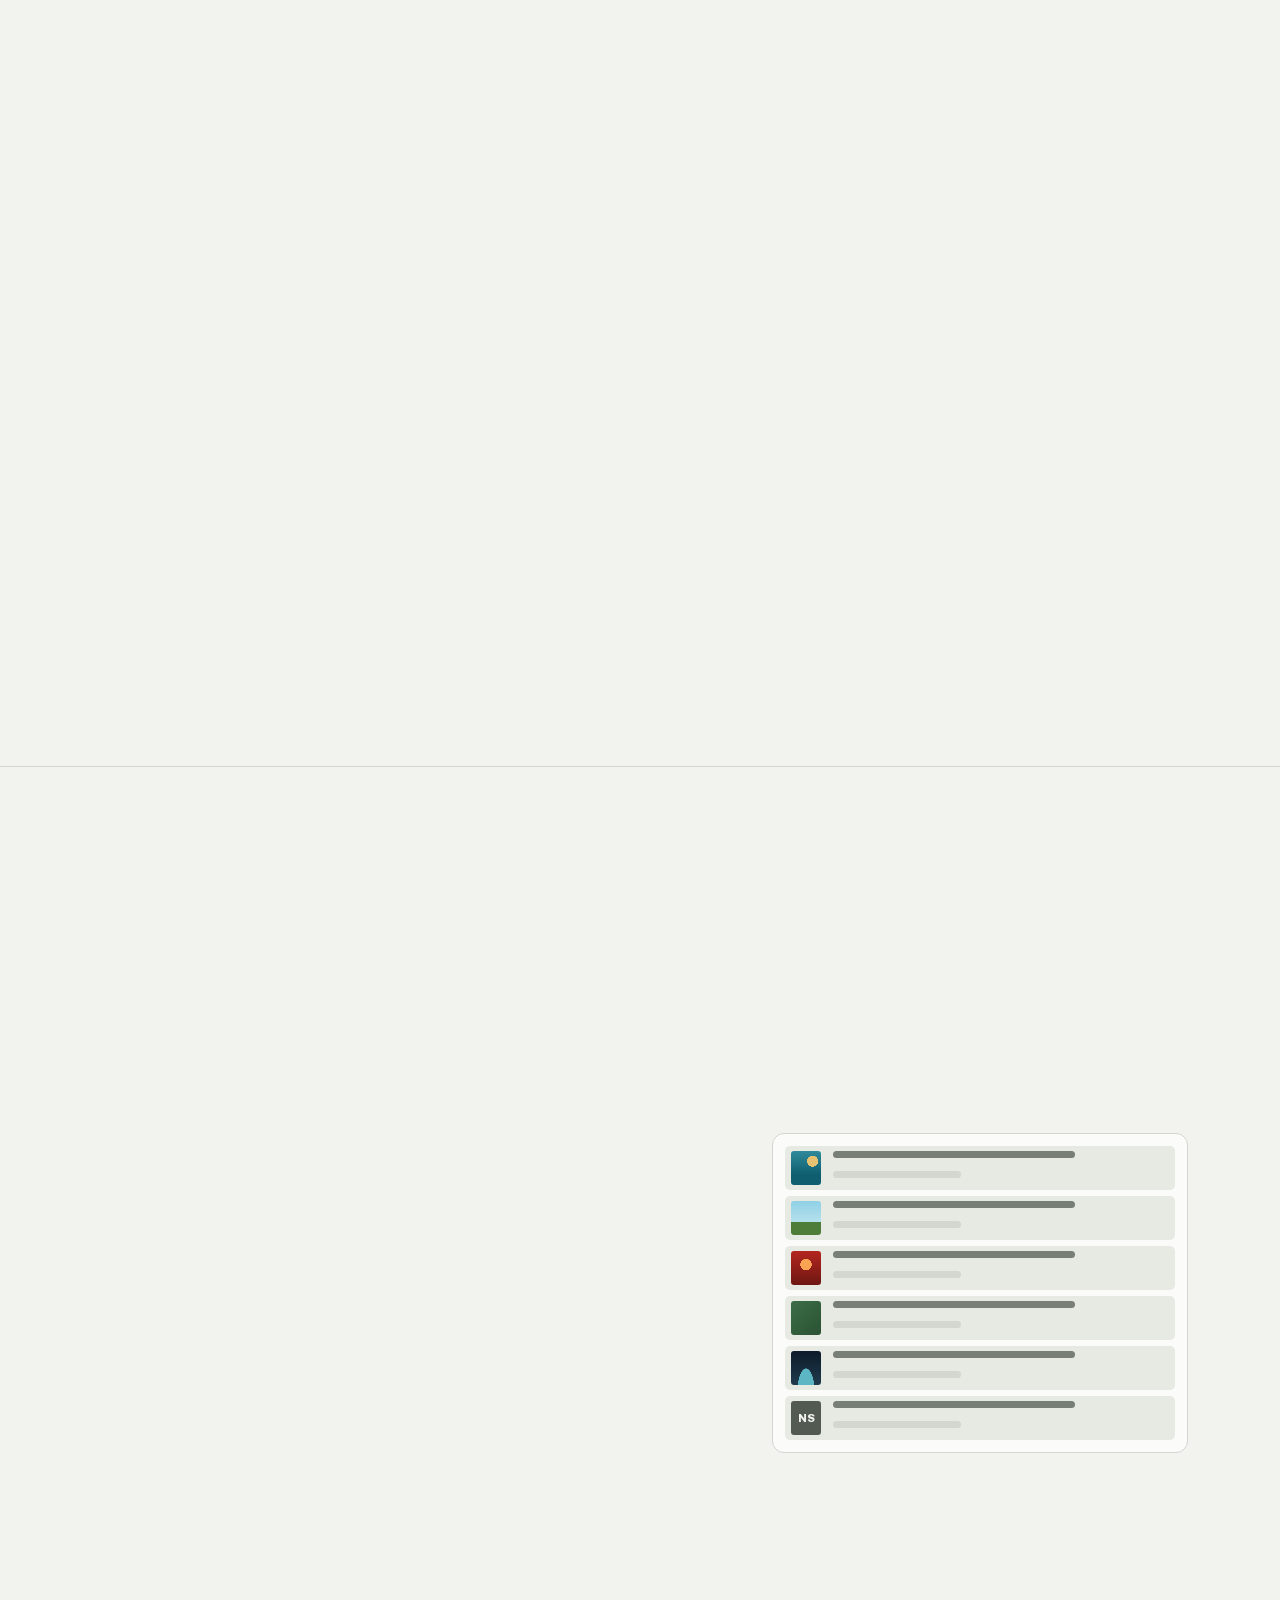
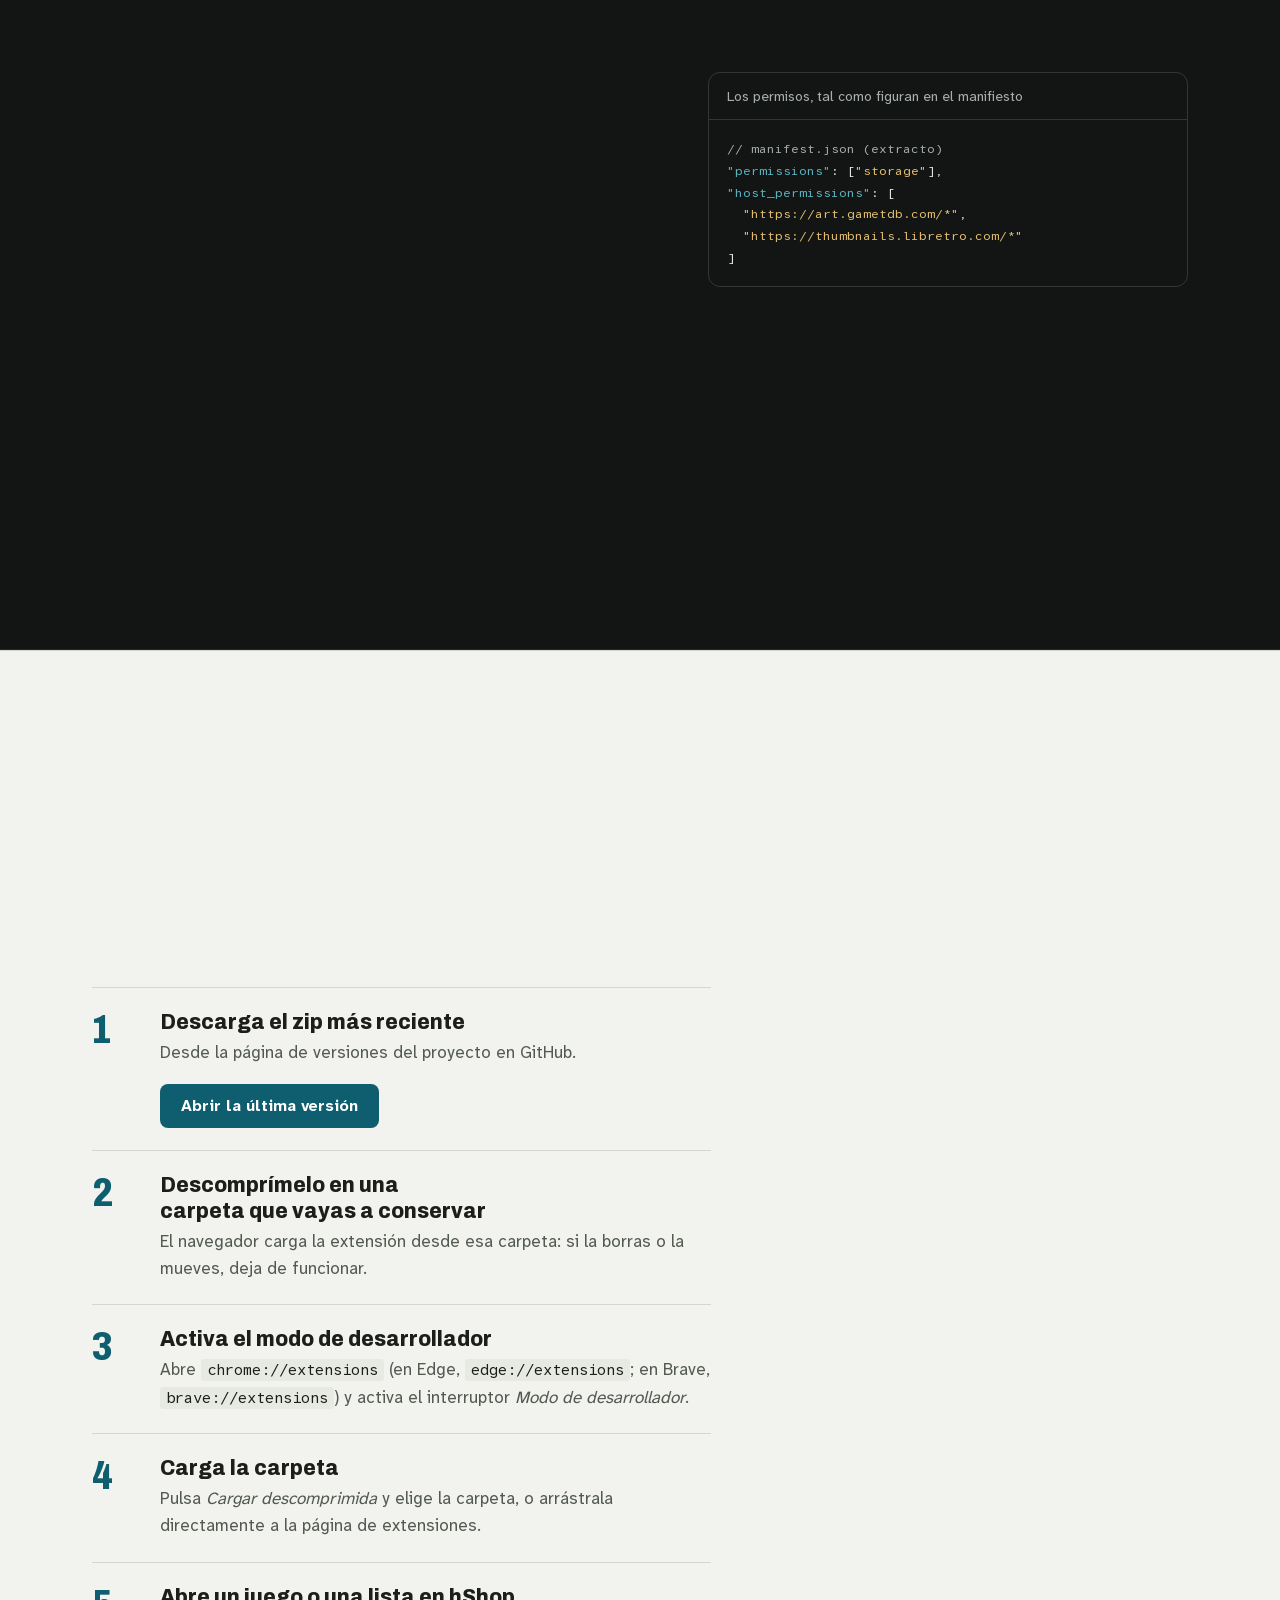
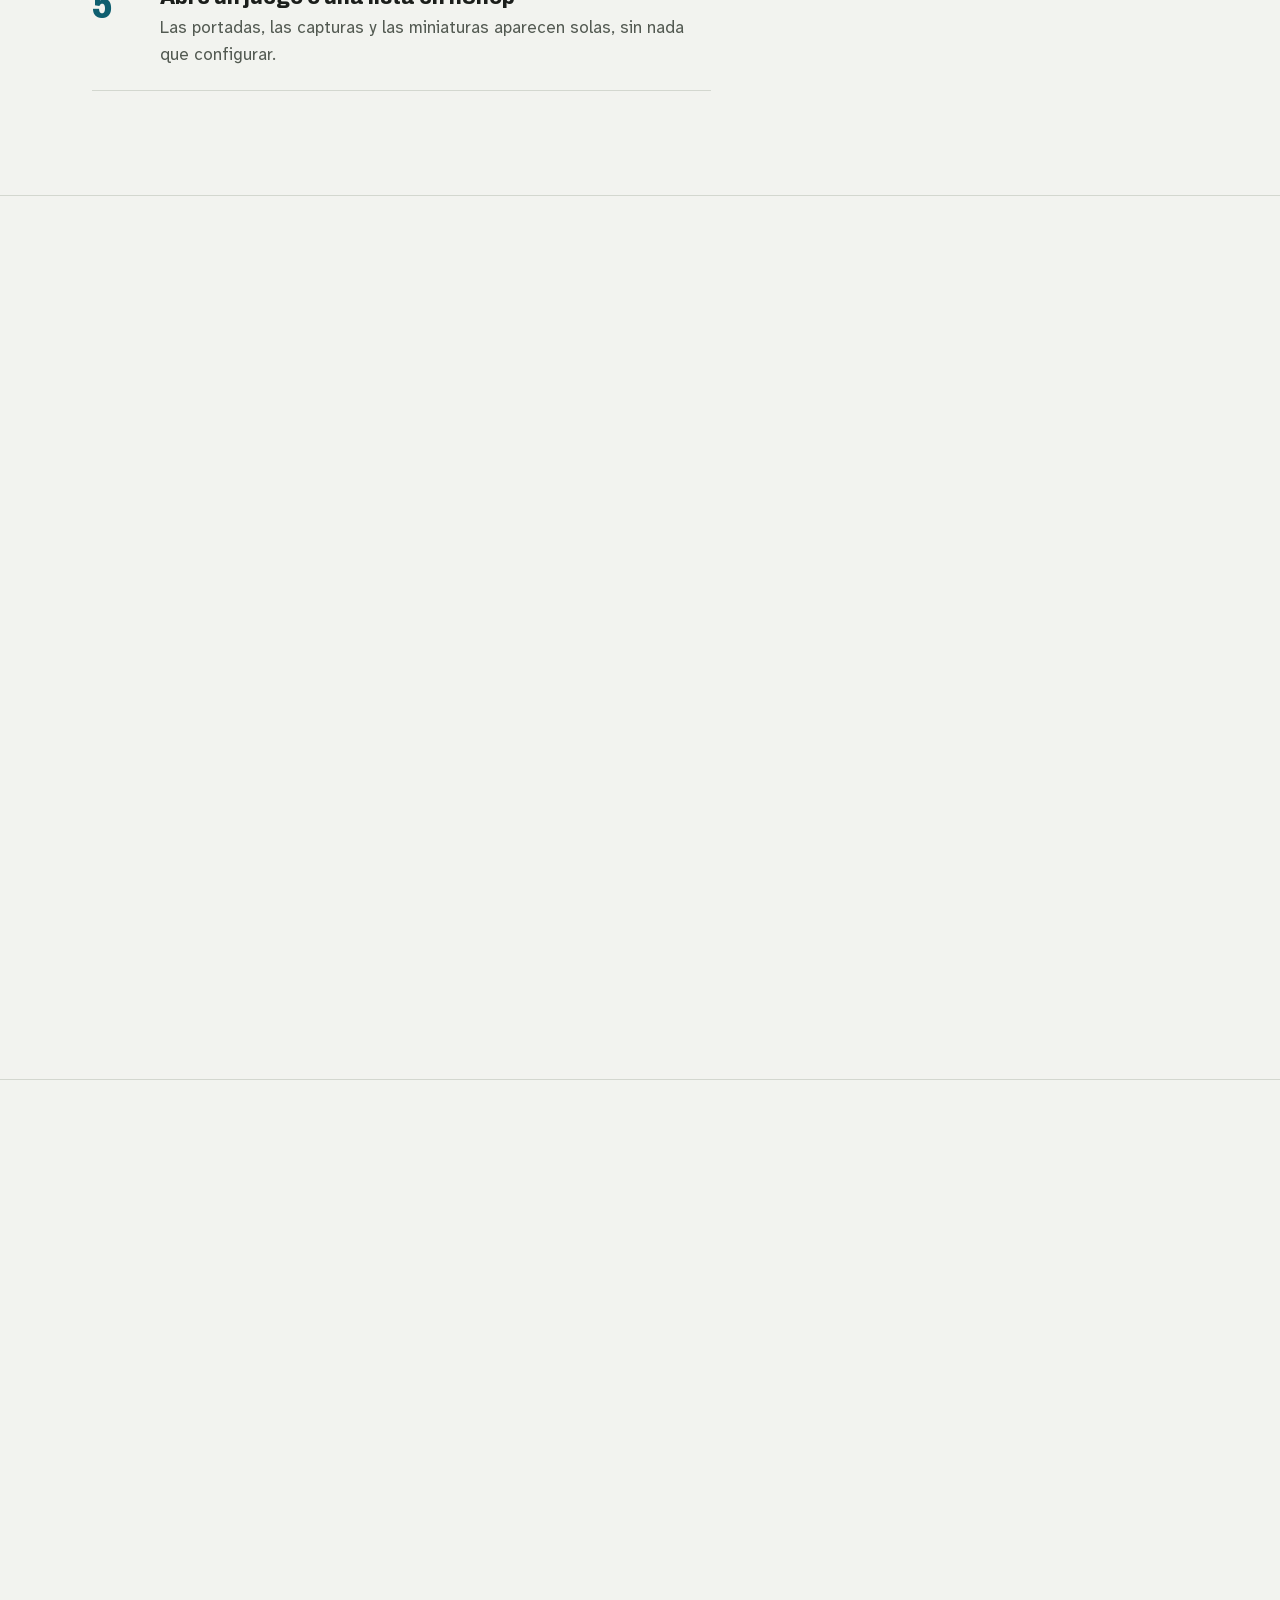
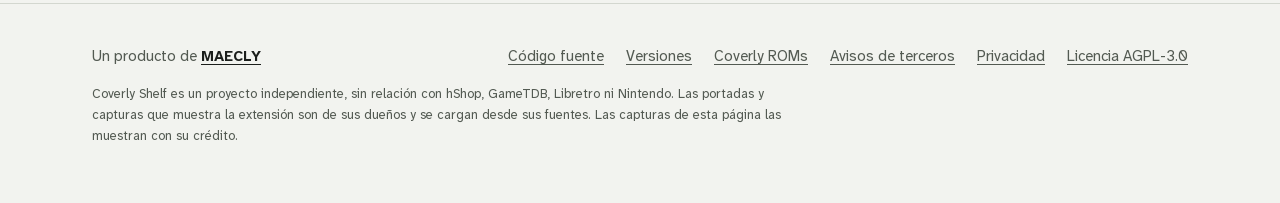
==== commit 940dcf3c: "feat(site): add the list and cache mocks with their motion Two aria-hidden mocks built from div and " ====
--- a/site/index.html
+++ b/site/index.html
@@ -24,8 +24,10 @@
 <link rel="preload" href="assets/fonts/atkinson-hyperlegible-next-variable.woff2" as="font" type="font/woff2" crossorigin>
 <link rel="stylesheet" href="assets/tokens.css">
 <link rel="stylesheet" href="assets/site.css">
+<link rel="stylesheet" href="assets/motion.css">
 <script src="assets/theme.js"></script>
 <script src="assets/shelf.js" defer></script>
+<script src="assets/motion.js" defer></script>
 <meta property="og:type" content="website">
 <meta property="og:site_name" content="Coverly Shelf">
 <meta property="og:locale" content="es_ES">
@@ -162,6 +164,15 @@
 </div>
 <figcaption class="stage-note">Una lista real de hShop, en el mismo modo de color que esta página. Portadas: <a href="https://www.gametdb.com/">GameTDB</a>. Si un juego no tiene portada en ninguna fuente, lleva una carátula lisa con sus iniciales.</figcaption>
 </figure>
+<div class="lists-side">
+<div class="rowmock" aria-hidden="true">
+<span class="row"><span class="slot"></span><span class="bar"></span><span class="bar"></span></span>
+<span class="row"><span class="slot"></span><span class="bar"></span><span class="bar"></span></span>
+<span class="row"><span class="slot"></span><span class="bar"></span><span class="bar"></span></span>
+<span class="row"><span class="slot"></span><span class="bar"></span><span class="bar"></span></span>
+<span class="row"><span class="slot"></span><span class="bar"></span><span class="bar"></span></span>
+<span class="row"><span class="slot slot-ns">NS</span><span class="bar"></span><span class="bar"></span></span>
+</div>
 <ul class="notes">
 <li><h3>En todas las listas</h3><p>Juegos, actualizaciones, DLC, Consola Virtual, DSiWare, vídeos y extras: la página principal de cada categoría, cada región y los resultados de búsqueda. Cada fila pide su imagen solo cuando se acerca a la pantalla.</p></li>
 <li><h3>Actualizaciones, DLC y demos</h3><p>Llevan la portada del juego al que pertenecen.</p></li>
@@ -169,6 +180,7 @@
 </ul>
 </div>
 </div>
+</div>
 </section>
 
 <section class="section" id="ajustes" aria-labelledby="ajustes-t">
@@ -176,6 +188,7 @@
 <div>
 <h2 id="ajustes-t">Tú decides cuánto tiempo guarda</h2>
 <p class="intro">Para no repetir peticiones, Coverly Shelf recuerda qué imagen funcionó para cada juego, y también cuáles no existen. Su botón en la barra del navegador abre los ajustes, en español o en inglés.</p>
+<div class="seg" aria-hidden="true"><span class="seg-opts"><span>Sesión</span><span>1 d</span><span class="on">7 d</span><span>30 d</span><span>Siempre</span><span class="thumb"></span></span><span class="meter"><i></i></span></div>
 <ul class="notes">
 <li><h3>Cuánto tiempo</h3><p>Solo esta sesión, 1 día, 7 días (lo predeterminado), 30 días o hasta que lo borres. Lo caducado se elimina una vez al día, así que no crece sin parar.</p></li>
 <li><h3>Cuánto ocupa</h3><p>Los ajustes muestran cuántos juegos hay guardados y cuánto espacio ocupan.</p></li>
@@ -195,10 +208,10 @@
 <p class="intro">La extensión no toca nada de lo que hace la página. Esto es lo que puede y lo que no puede hacer.</p>
 <div class="safety-grid">
 <ul class="promises">
-<li><svg class="art" viewBox="0 0 24 24" aria-hidden="true" focusable="false"><path d="M12 3 5 6v5c0 4.4 3 8.3 7 9.5 4-1.2 7-5.1 7-9.5V6z" fill="none" stroke="currentColor" stroke-width="2" stroke-linejoin="round"/></svg><h3>Nunca toca las descargas</h3><p>Solo añade imágenes. No cambia enlaces, botones ni nada de lo que bajas.</p></li>
-<li><svg class="art" viewBox="0 0 24 24" aria-hidden="true" focusable="false"><path d="M4 12a8 8 0 1 0 2.3-5.7M4 4v4h4" fill="none" stroke="currentColor" stroke-width="2" stroke-linecap="round" stroke-linejoin="round"/></svg><h3>Si algo falla, la página queda igual</h3><p>Si la página cambia o no hay conexión con las fuentes, quita lo que añadió y la ficha se ve como siempre. Un juego sin portada lleva una carátula lisa, nunca una imagen rota.</p></li>
-<li><svg class="art" viewBox="0 0 24 24" aria-hidden="true" focusable="false"><path d="M8 11V8a4 4 0 0 1 8 0v3M6 11h12v9H6z" fill="none" stroke="currentColor" stroke-width="2" stroke-linejoin="round"/></svg><h3>Los permisos justos</h3><p>Guardar en el propio navegador qué imágenes encontró, para no volver a pedirlas, y leer imágenes de dos sitios. Nada más: el botón de la barra que abre los ajustes no necesita permisos.</p></li>
-<li><svg class="art" viewBox="0 0 24 24" aria-hidden="true" focusable="false"><path d="M3 12s3.5-6 9-6 9 6 9 6-3.5 6-9 6-9-6-9-6zM4 4l16 16" fill="none" stroke="currentColor" stroke-width="2" stroke-linecap="round"/></svg><h3>Sin rastreo y sin cuenta</h3><p>No hay analítica, ni registro, ni servidor propio. Lo que visitas no sale de tu navegador.</p></li>
+<li><svg class="art" viewBox="0 0 24 24" aria-hidden="true" focusable="false"><path pathLength="1" d="M12 3 5 6v5c0 4.4 3 8.3 7 9.5 4-1.2 7-5.1 7-9.5V6z" fill="none" stroke="currentColor" stroke-width="2" stroke-linejoin="round"/></svg><h3>Nunca toca las descargas</h3><p>Solo añade imágenes. No cambia enlaces, botones ni nada de lo que bajas.</p></li>
+<li><svg class="art" viewBox="0 0 24 24" aria-hidden="true" focusable="false"><path pathLength="1" d="M4 12a8 8 0 1 0 2.3-5.7M4 4v4h4" fill="none" stroke="currentColor" stroke-width="2" stroke-linecap="round" stroke-linejoin="round"/></svg><h3>Si algo falla, la página queda igual</h3><p>Si la página cambia o no hay conexión con las fuentes, quita lo que añadió y la ficha se ve como siempre. Un juego sin portada lleva una carátula lisa, nunca una imagen rota.</p></li>
+<li><svg class="art" viewBox="0 0 24 24" aria-hidden="true" focusable="false"><path pathLength="1" d="M8 11V8a4 4 0 0 1 8 0v3M6 11h12v9H6z" fill="none" stroke="currentColor" stroke-width="2" stroke-linejoin="round"/></svg><h3>Los permisos justos</h3><p>Guardar en el propio navegador qué imágenes encontró, para no volver a pedirlas, y leer imágenes de dos sitios. Nada más: el botón de la barra que abre los ajustes no necesita permisos.</p></li>
+<li><svg class="art" viewBox="0 0 24 24" aria-hidden="true" focusable="false"><path pathLength="1" d="M3 12s3.5-6 9-6 9 6 9 6-3.5 6-9 6-9-6-9-6zM4 4l16 16" fill="none" stroke="currentColor" stroke-width="2" stroke-linecap="round"/></svg><h3>Sin rastreo y sin cuenta</h3><p>No hay analítica, ni registro, ni servidor propio. Lo que visitas no sale de tu navegador.</p></li>
 </ul>
 <figure class="manifest">
 <figcaption>Los permisos, tal como figuran en el manifiesto</figcaption>
--- a/site/assets/site.css
+++ b/site/assets/site.css
@@ -610,7 +610,18 @@
   place-items: end center;
   padding-bottom: 14px;
   margin-bottom: 22px;
-  border-bottom: 6px solid var(--cr-manila);
+  position: relative;
+  border-bottom: 6px solid transparent;
+}
+/* The shelf, drawn as its own bar in the border's place so it can draw in. */
+.feature .pic::after {
+  content: '';
+  position: absolute;
+  left: 0;
+  right: 0;
+  bottom: -6px;
+  height: 6px;
+  background: var(--cr-manila);
 }
 .pic-box {
   perspective: 600px;
@@ -620,7 +631,6 @@
   --h: 116px;
   --d: 18px;
   --ry: 32deg;
-  cursor: default;
 }
 .pic-box .cover-title {
   font-size: 15px;
@@ -968,8 +978,159 @@
   gap: 28px;
 }
 .notes li {
+  position: relative;
   padding-left: 18px;
-  border-left: 4px solid var(--cr-manila);
+  border-left: 4px solid transparent;
+}
+.notes li::before {
+  content: '';
+  position: absolute;
+  left: -4px;
+  top: 0;
+  bottom: 0;
+  width: 4px;
+  background: var(--cr-manila);
+}
+
+/* Decorative mocks (aria-hidden): a list whose rows get their covers, and
+   the cache setting. Fixed sizes, so nothing moves the layout. */
+.lists-side .notes {
+  margin-top: 32px;
+}
+.rowmock {
+  display: grid;
+  gap: 6px;
+  padding: 12px;
+  background: var(--cr-surface);
+  border: 1px solid var(--cr-border);
+  border-radius: var(--cr-radius-xl);
+  overflow: clip;
+}
+.rowmock .row {
+  display: grid;
+  grid-template-columns: 30px 1fr;
+  gap: 6px 12px;
+  align-content: center;
+  padding: 5px 6px;
+  border-radius: var(--cr-radius-md);
+  background: var(--cr-surface-sunken);
+}
+.rowmock .slot {
+  position: relative;
+  grid-row: span 2;
+  width: 30px;
+  height: 34px;
+  border-radius: 3px;
+  background:
+    radial-gradient(circle at 72% 30%, #e6c171 0 17%, transparent 17.5%),
+    linear-gradient(180deg, #2f8a9b, #0e5e6f 70%);
+}
+.rowmock .row:nth-child(2) .slot {
+  background: linear-gradient(transparent 62%, #4e7d3a 62%), linear-gradient(#8fd0e6, #cdebf2);
+}
+.rowmock .row:nth-child(3) .slot {
+  background: radial-gradient(circle at 50% 40%, #faa453 0 22%, transparent 23%), linear-gradient(#b3261e, #6e1712);
+}
+.rowmock .row:nth-child(4) .slot {
+  background: linear-gradient(135deg, #3c6e47, #2a5233);
+}
+.rowmock .row:nth-child(5) .slot {
+  background: radial-gradient(ellipse at 50% 120%, #5db6c4 0 40%, transparent 41%), linear-gradient(#0d1b2a, #1f3b4d);
+}
+/* No cover anywhere: the plain initials cover. */
+.rowmock .slot-ns {
+  display: grid;
+  place-items: center;
+  font: 800 11px/1 var(--cr-font-display);
+  color: var(--cr-bg);
+  background: var(--cr-text-secondary);
+}
+.rowmock .row:nth-child(6) .slot {
+  background: var(--cr-text-secondary);
+}
+/* The empty dashed slot, hidden at rest (motion.css fades it out). */
+.rowmock .slot::after {
+  content: '';
+  position: absolute;
+  inset: 0;
+  border-radius: inherit;
+  border: 1.5px dashed var(--cr-border-strong);
+  background: var(--cr-surface);
+  opacity: 0;
+}
+.rowmock .bar {
+  display: block;
+  height: 7px;
+  width: 72%;
+  border-radius: var(--cr-radius-full);
+  background: var(--cr-border-strong);
+}
+.rowmock .bar + .bar {
+  width: 38%;
+  background: var(--cr-border);
+}
+.seg {
+  margin-top: 28px;
+  max-width: 420px;
+}
+.seg-opts {
+  position: relative;
+  display: grid;
+  grid-template-columns: repeat(5, minmax(0, 1fr));
+  padding: 3px;
+  border: 1px solid var(--cr-border);
+  border-radius: var(--cr-radius-full);
+  background: var(--cr-surface-sunken);
+  font-size: 13px;
+  color: var(--cr-text-secondary);
+}
+.seg-opts span {
+  position: relative;
+  z-index: 1;
+  min-width: 0;
+  padding: 6px 2px;
+  text-align: center;
+  white-space: nowrap;
+  overflow: hidden;
+  text-overflow: ellipsis;
+}
+.seg-opts .on {
+  color: var(--cr-text);
+  font-weight: 700;
+}
+.seg-opts .thumb {
+  position: absolute;
+  z-index: 0;
+  top: 3px;
+  bottom: 3px;
+  left: 3px;
+  width: calc((100% - 6px) / 5);
+  padding: 0;
+  border-radius: var(--cr-radius-full);
+  background: var(--cr-surface-raised);
+  box-shadow: 0 0 0 1px var(--cr-border);
+  transform: translateX(200%);
+}
+.seg .meter {
+  display: block;
+  height: 8px;
+  margin-top: 14px;
+  border-radius: var(--cr-radius-full);
+  background: var(--cr-surface-sunken);
+  overflow: hidden;
+}
+.seg .meter i {
+  display: block;
+  width: 60%;
+  height: 100%;
+  border-radius: inherit;
+  background: var(--cr-manila);
+  transform-origin: 0 50%;
+}
+@media (max-width: 420px) {
+  .seg-opts {
+    font-size: 12px;
+  }
 }
 
 /* Settings: the text and the settings page, side by side. */
@@ -1081,22 +1242,7 @@
   outline-color: var(--cr-code-accent);
 }
 
-/* ── Motion: one load moment, the title page rising onto its shelf ──
-   html.anim is set by theme.js only without prefers-reduced-motion. */
-
-@keyframes shot-in {
-  from {
-    opacity: 0;
-    transform: translateY(18px);
-  }
-  to {
-    opacity: 1;
-    transform: none;
-  }
-}
-html.anim .hero .shot {
-  animation: shot-in 700ms var(--cr-ease-ink) 120ms both;
-}
+/* Motion lives in motion.css. */
 @media (prefers-reduced-motion: reduce) {
   html {
     scroll-behavior: auto;
@@ -1105,9 +1251,6 @@
   .btn,
   .faq summary::after {
     transition: none;
-  }
-  html .hero .shot {
-    animation: none;
   }
 }
 
--- a/site/assets/motion.css
+++ b/site/assets/motion.css
@@ -0,0 +1,517 @@
+/* Coverly Shelf landing: motion. Same contract as the Coverly ROMs landing.
+   The HTML is the finished frame; everything here only plays towards it.
+   Only transform, opacity, clip-path, colours, box-shadow and SVG stroke
+   offsets move, so nothing shifts the layout.
+   Gates: theme.js sets html.anim in <head> (no reduced motion, no
+   Save-Data), which runs the hero on first paint; motion.js adds
+   html.motion once its setup worked, and .is-in as each block scrolls in.
+   Without JS neither class exists and the page renders finished. */
+
+:root {
+  --lp-ease-swing: linear(0, 0.23 4%, 0.68 10%, 1.06 17%, 1.16 21%, 1.12 26%, 1 33%, 0.95 40%, 0.97 50%, 1.01 62%, 1);
+  --lp-beat: 320ms;
+  --lp-beat-l: 560ms;
+  --lp-scene: 2400ms;
+}
+
+/* Shown without playing: on screen at load, a late load, or halt(). */
+html .no-anim,
+html .no-anim *,
+html .no-anim::before,
+html .no-anim::after,
+html .no-anim *::before,
+html .no-anim *::after {
+  animation-duration: 1ms !important;
+  animation-delay: 0ms !important;
+}
+
+/* Stagger: --n is a child's place in its row, --step the beat between. */
+:is(.strip, .features, .duo, .pic-gallery, .credits-grid, .notes, .promises, .steps) > :nth-child(2) {
+  --n: 1;
+}
+:is(.strip, .features, .duo, .pic-gallery, .credits-grid, .notes, .promises, .steps) > :nth-child(3) {
+  --n: 2;
+}
+:is(.strip, .features, .duo, .pic-gallery, .credits-grid, .notes, .promises, .steps) > :nth-child(4) {
+  --n: 3;
+}
+:is(.strip, .features, .duo, .pic-gallery, .credits-grid, .notes, .promises, .steps) > :nth-child(5) {
+  --n: 4;
+}
+.notes,
+.features,
+.pic-gallery {
+  --step: 90ms;
+}
+.duo {
+  --step: 140ms;
+}
+
+@keyframes rise {
+  from {
+    opacity: 0;
+    transform: translateY(12px);
+  }
+}
+@keyframes lift-in {
+  from {
+    opacity: 0;
+    transform: translateY(8px);
+  }
+}
+@keyframes shot-in {
+  from {
+    opacity: 0;
+    transform: translateY(14px);
+  }
+}
+@keyframes url-type {
+  from {
+    clip-path: inset(0 100% 0 0);
+  }
+}
+/* The page under the overlay develops from the top: the overlay slides down
+   while its clip shrinks by the same amount, so its manila top edge is the
+   scan line and nothing spills onto the shelf below. */
+@keyframes develop {
+  from {
+    transform: translateY(0);
+    clip-path: inset(0 0 0 0);
+  }
+  to {
+    transform: translateY(100%);
+    clip-path: inset(0 0 100% 0);
+  }
+}
+@keyframes draw-x {
+  from {
+    transform: scaleX(0);
+  }
+}
+@keyframes draw-y {
+  from {
+    transform: scaleY(0);
+  }
+}
+@keyframes cta-glow {
+  0%,
+  100% {
+    box-shadow: 0 0 0 0 color-mix(in srgb, var(--cr-manila) 0%, transparent);
+  }
+  40% {
+    box-shadow: 0 0 0 6px color-mix(in srgb, var(--cr-manila) 40%, transparent);
+  }
+}
+@keyframes seat {
+  from {
+    transform: rotate(12deg) translateY(-6px);
+  }
+}
+@keyframes chip-in {
+  from {
+    clip-path: inset(0 100% 0 0 round 4px);
+  }
+}
+
+@keyframes cover-seat {
+  from {
+    opacity: 0;
+    transform: translateZ(calc(var(--d) / 2)) translate3d(0, -22px, 40px) rotateX(10deg);
+  }
+}
+@keyframes box-turn {
+  from {
+    transform: rotateX(var(--rx)) rotateY(0deg);
+  }
+  to {
+    transform: rotateX(var(--rx)) rotateY(var(--ry));
+  }
+}
+/* The focus ring walks the three screens (two presses of the right arrow)
+   and fades on Escape. */
+@keyframes ring-walk {
+  0% {
+    opacity: 0;
+    transform: translateX(0);
+  }
+  8%,
+  30% {
+    opacity: 1;
+    transform: translateX(0);
+  }
+  42%,
+  64% {
+    transform: translateX(calc(100% + 8px));
+  }
+  76%,
+  88% {
+    opacity: 1;
+    transform: translateX(calc(200% + 16px));
+  }
+  100% {
+    opacity: 0;
+    transform: translateX(calc(200% + 16px));
+  }
+}
+@keyframes key-hit {
+  50% {
+    background-color: color-mix(in srgb, var(--cr-manila) 55%, var(--cr-surface-raised));
+    border-color: var(--cr-manila);
+    transform: translateY(1px);
+  }
+}
+@keyframes wipe-l {
+  from {
+    clip-path: inset(0 0 0 100%);
+  }
+}
+@keyframes mini-drop {
+  from {
+    opacity: 0;
+    transform: translateY(-10px) rotate(-6deg);
+  }
+}
+@keyframes zoom-in {
+  from {
+    transform: scale(0.94);
+    clip-path: inset(6% 6% round 12px);
+  }
+}
+@keyframes ink-spread {
+  from {
+    clip-path: circle(0 at var(--ink-x, 50%) var(--ink-y, 0));
+  }
+  to {
+    clip-path: circle(150vmax at var(--ink-x, 50%) var(--ink-y, 0));
+  }
+}
+
+/* The gallery's focus ring: one screen wide, hidden at rest. */
+.pic-gallery::before {
+  content: '';
+  position: absolute;
+  left: 0;
+  bottom: 14px;
+  z-index: 1;
+  width: calc((100% - 16px) / 3);
+  aspect-ratio: 5 / 3;
+  border-radius: var(--cr-radius-sm);
+  box-shadow: inset 0 0 0 3px var(--cr-manila);
+  opacity: 0;
+  pointer-events: none;
+}
+
+/* Colour mode: the new one spreads from the control that picked it. */
+html.vt-ink::view-transition-old(root),
+html.vt-ink::view-transition-new(root) {
+  mix-blend-mode: normal;
+}
+html.vt-ink::view-transition-old(root) {
+  animation: none;
+}
+html.vt-ink::view-transition-new(root) {
+  animation: ink-spread 480ms var(--cr-ease-ink) both;
+}
+
+@keyframes slot-pop {
+  0% {
+    transform: scale(0.86);
+  }
+  60% {
+    transform: scale(1.06);
+  }
+}
+@keyframes slot-empty {
+  from {
+    opacity: 1;
+  }
+  to {
+    opacity: 0;
+  }
+}
+@keyframes seg-slide {
+  from {
+    transform: translateX(0);
+  }
+}
+
+.rowmock .row:nth-child(2) {
+  --r: 1;
+}
+.rowmock .row:nth-child(3) {
+  --r: 2;
+}
+.rowmock .row:nth-child(4) {
+  --r: 3;
+}
+.rowmock .row:nth-child(5) {
+  --r: 4;
+}
+.rowmock .row:nth-child(6) {
+  --r: 5;
+}
+.rowmock .bar {
+  transform-origin: 0 50%;
+}
+
+/* The list mock: each row gets its cover as that row crosses into the
+   screen, like the extension's lazy rows. Decoration only, scrubbed. */
+@supports (animation-timeline: view()) {
+  @media (prefers-reduced-motion: no-preference) {
+    .rowmock {
+      view-timeline: --rows block;
+    }
+    .rowmock .slot,
+    .rowmock .slot::after,
+    .rowmock .bar {
+      animation-timeline: --rows;
+      animation-range: entry calc(var(--r, 0) * 15% + 20%) entry calc(var(--r, 0) * 15% + 40%);
+      animation-fill-mode: both;
+      animation-timing-function: var(--cr-ease-ink);
+    }
+    .rowmock .slot {
+      animation-name: slot-pop;
+    }
+    .rowmock .slot::after {
+      animation-name: slot-empty;
+    }
+    .rowmock .bar {
+      animation-name: draw-x;
+    }
+  }
+}
+@supports not (animation-timeline: view()) {
+  @media screen and (prefers-reduced-motion: no-preference) {
+    html.motion .rowmock.is-in .slot,
+    html.motion .rowmock.is-in .slot::after,
+    html.motion .rowmock.is-in .bar {
+      animation: slot-pop 420ms var(--cr-ease-ink) backwards;
+      animation-delay: calc(var(--r, 0) * 110ms + 200ms);
+    }
+    html.motion .rowmock.is-in .slot::after {
+      animation-name: slot-empty;
+    }
+    html.motion .rowmock.is-in .bar {
+      animation-name: draw-x;
+    }
+  }
+}
+
+/* Reading progress: a manila bar under the top bar, scrubbed by the scroll.
+   Decoration only, so it needs no class gate. */
+@supports (animation-timeline: scroll()) {
+  @media (prefers-reduced-motion: no-preference) {
+    .topbar::after {
+      content: '';
+      position: absolute;
+      left: 0;
+      right: 0;
+      bottom: -1px;
+      height: 2px;
+      background: var(--cr-manila);
+      transform-origin: 0 50%;
+      animation: draw-x linear both;
+      animation-timeline: scroll(root block);
+    }
+  }
+}
+
+/* Shelf lines draw from the left when their block comes in. */
+.shot::after,
+.feature .pic::after {
+  transform-origin: 0 50%;
+}
+.notes li::before {
+  transform-origin: 50% 0;
+}
+
+@media screen and (prefers-reduced-motion: no-preference) {
+  /* ── Load: the hero, CSS only so it starts on first paint ── */
+  html.anim .topbar .brand img {
+    animation: seat 900ms var(--lp-ease-swing) 100ms backwards;
+  }
+  html.anim .topbar .wordmark b {
+    animation: chip-in 400ms var(--cr-ease-enter) 250ms backwards;
+  }
+  html.anim .hero .stage-url {
+    animation: url-type 420ms steps(24, end) 80ms backwards;
+  }
+  html.anim .hero .shot {
+    animation: shot-in 520ms var(--cr-ease-ink) 120ms backwards;
+  }
+  html.anim .hero .shot::after {
+    animation: draw-x var(--cr-duration-slower) var(--cr-ease-enter) 300ms backwards;
+  }
+  /* The overlay ends fully clipped, so the end frame is the plain page. */
+  html.anim .hero .shot::before,
+  html.motion .lists-grid .stage .shot::before {
+    content: '';
+    position: absolute;
+    inset: 0 0 22px;
+    z-index: 1;
+    border-radius: var(--cr-radius-md);
+    background: linear-gradient(var(--cr-manila) 0 2px, var(--cr-surface) 2px);
+    pointer-events: none;
+    transform: translateY(100%);
+    clip-path: inset(0 0 100% 0);
+  }
+  html.anim .hero .shot::before {
+    animation: develop 640ms var(--cr-ease-ink) 420ms backwards;
+  }
+  html.motion .lists-grid .stage:not(.is-in) .shot::before {
+    transform: none;
+    clip-path: none;
+  }
+  html.motion .lists-grid .stage.is-in .shot::before {
+    animation: develop 640ms var(--cr-ease-ink) 200ms backwards;
+  }
+  html.anim .hero .strip button {
+    animation: lift-in var(--lp-beat) var(--cr-ease-ink) backwards;
+    animation-delay: calc(760ms + var(--n, 0) * 70ms);
+  }
+  html.anim .hero .btn-primary {
+    animation: cta-glow 640ms var(--cr-ease-standard) 1300ms;
+  }
+
+  /* ── Scroll: each block settles in once ── */
+  html.motion :is(.section h2, .section .intro, .aside-card, .credits-grid > *, .faq, .feature, .shot-card, .lists-grid .stage, .seg):not(.is-in),
+  html.motion :is(.notes, .promises):not(.is-in) > li {
+    opacity: 0;
+  }
+  html.motion :is(.section h2, .section .intro, .aside-card, .credits-grid > *, .faq, .feature, .shot-card, .lists-grid .stage, .seg).is-in,
+  html.motion :is(.notes, .promises).is-in > li {
+    animation: rise var(--cr-duration-slower) var(--cr-ease-ink) backwards;
+    animation-delay: calc(var(--n, 0) * var(--step, 70ms));
+  }
+  html.motion .notes.is-in > li::before {
+    animation: draw-y var(--cr-duration-slower) var(--cr-ease-enter) backwards;
+    animation-delay: calc(var(--n, 0) * var(--step, 70ms) + 120ms);
+  }
+  html.motion :is(.feature, .shot-card, .lists-grid .stage).is-in :is(.shot, .pic)::after {
+    animation: draw-x var(--cr-duration-slower) var(--cr-ease-enter) 200ms backwards;
+  }
+  /* Feature scenes, once each block is half in. The cover seats onto its
+     box, then the box turns to its resting angle (no forwards fill: the
+     base transform, and a drag, take over). */
+  html.motion .feature.is-in .pic-box .face.front {
+    animation: cover-seat var(--lp-beat-l) var(--cr-ease-ink) 120ms backwards;
+  }
+  html.motion .feature.is-in .pic-box .box {
+    animation: box-turn 640ms var(--lp-ease-swing) 600ms backwards;
+  }
+  html.motion .feature.is-in .pic-gallery .screen {
+    animation: lift-in 360ms var(--cr-ease-ink) backwards;
+    animation-delay: calc(var(--n, 0) * var(--step, 90ms));
+  }
+  html.motion .feature.is-in .pic-gallery::before {
+    animation: ring-walk 1800ms var(--cr-ease-ink) 500ms backwards;
+  }
+  html.motion .feature.is-in .keys kbd:nth-child(2) {
+    animation:
+      key-hit 220ms var(--cr-ease-standard) 1040ms,
+      key-hit 220ms var(--cr-ease-standard) 1650ms;
+  }
+  html.motion .feature.is-in .keys kbd:nth-child(3) {
+    animation: key-hit 220ms var(--cr-ease-standard) 2080ms;
+  }
+  html.motion .feature.is-in .pic-modes .dark {
+    animation: wipe-l var(--lp-beat-l) var(--cr-ease-ink) 150ms backwards;
+  }
+  html.motion .feature.is-in .pic-modes .mini {
+    animation: mini-drop var(--cr-duration-slower) var(--lp-ease-swing) 300ms backwards;
+  }
+  html.motion .feature.is-in .pic-modes .dark .mini {
+    animation-delay: 640ms;
+  }
+  /* Two captures zoom open, the second a beat after the first. */
+  html.motion .duo .shot-card.is-in img {
+    animation: zoom-in var(--lp-beat-l) var(--cr-ease-ink) backwards;
+    animation-delay: calc(var(--n, 0) * 140ms);
+  }
+  /* Cache retention: the choice springs from "this session" to the
+     default 7 days, then the storage meter fills. */
+  html.motion .seg.is-in .thumb {
+    animation: seg-slide 480ms var(--cr-ease-spring) 250ms backwards;
+  }
+  html.motion .seg.is-in .meter i {
+    animation: draw-x 640ms var(--cr-ease-ink) 600ms backwards;
+  }
+  html.motion .credits-grid .family.is-in img {
+    transform-origin: 50% 100%;
+    animation: seat 900ms var(--lp-ease-swing) 300ms backwards;
+  }
+}
+
+/* Feedback that answers a hand. */
+@media (prefers-reduced-motion: no-preference) {
+  .btn {
+    transition:
+      background-color var(--cr-duration-fast) var(--cr-ease-standard),
+      border-color var(--cr-duration-fast) var(--cr-ease-standard),
+      transform var(--cr-duration-base) var(--cr-ease-ink),
+      box-shadow var(--cr-duration-base) var(--cr-ease-ink);
+  }
+  .strip img {
+    transition:
+      transform var(--cr-duration-base) var(--cr-ease-ink),
+      box-shadow var(--cr-duration-base) var(--cr-ease-ink);
+  }
+  .mode label,
+  .topnav a,
+  .footer a,
+  .faq summary {
+    transition: color var(--cr-duration-fast) var(--cr-ease-standard), background-color var(--cr-duration-fast) var(--cr-ease-standard);
+  }
+}
+@media (hover: hover) {
+  .btn:hover {
+    transform: translateY(-1px);
+    box-shadow: var(--cr-shadow-raised);
+  }
+  .strip button:hover img {
+    transform: translateY(-2px);
+    box-shadow: 0 0 0 2px var(--cr-manila), var(--cr-shadow-raised);
+  }
+  .faq summary:hover {
+    color: var(--cr-primary);
+  }
+}
+.btn:active {
+  transform: none;
+  box-shadow: none;
+}
+
+/* FAQ: answers open to their height. */
+@supports (interpolate-size: allow-keywords) {
+  @media (prefers-reduced-motion: no-preference) {
+    :root {
+      interpolate-size: allow-keywords;
+    }
+    .faq details::details-content {
+      block-size: 0;
+      overflow: clip;
+      transition:
+        block-size var(--cr-duration-slow) var(--cr-ease-ink),
+        content-visibility var(--cr-duration-slow) allow-discrete;
+    }
+    .faq details[open]::details-content {
+      block-size: auto;
+    }
+  }
+}
+
+/* Reduced motion: nothing moves, everything is in place. Keep last. */
+@media (prefers-reduced-motion: reduce) {
+  *,
+  *::before,
+  *::after {
+    animation: none !important;
+    transition: none !important;
+    scroll-behavior: auto !important;
+  }
+  ::view-transition-group(*),
+  ::view-transition-old(*),
+  ::view-transition-new(*) {
+    animation: none !important;
+  }
+}
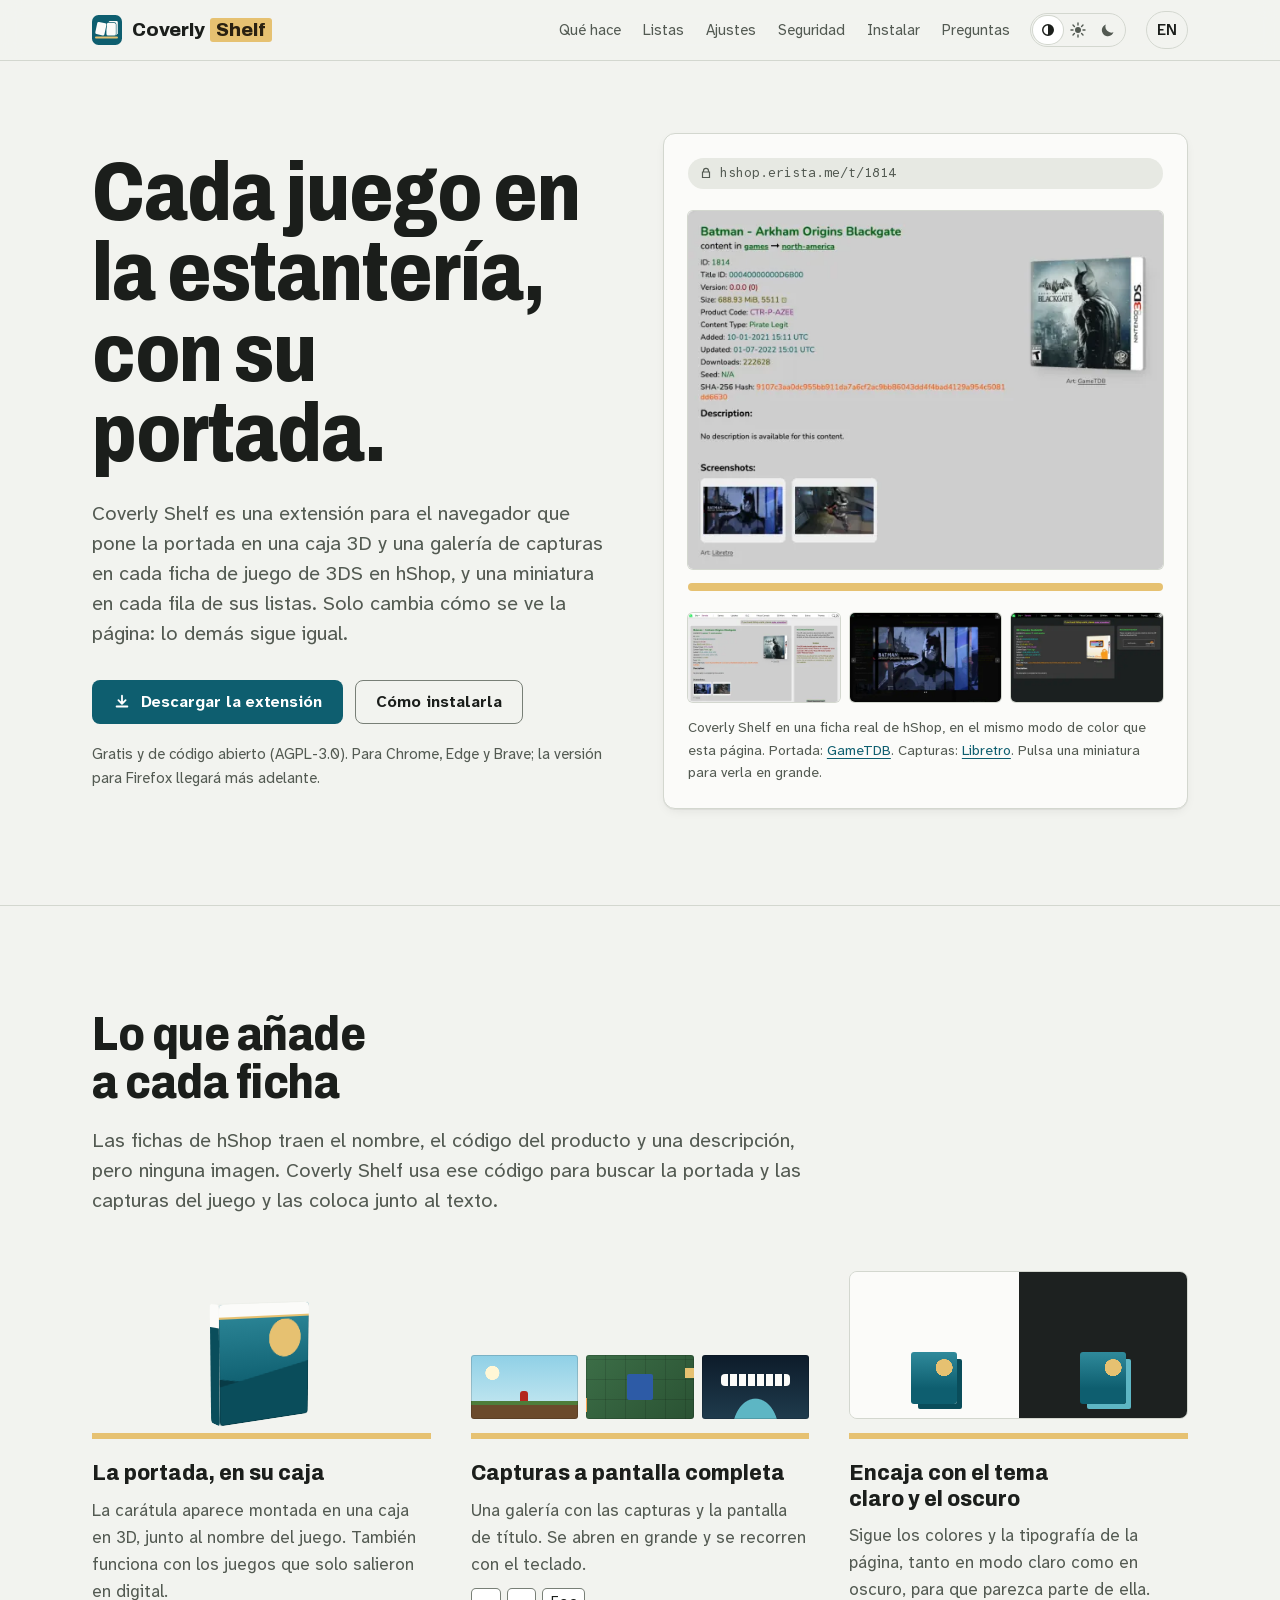
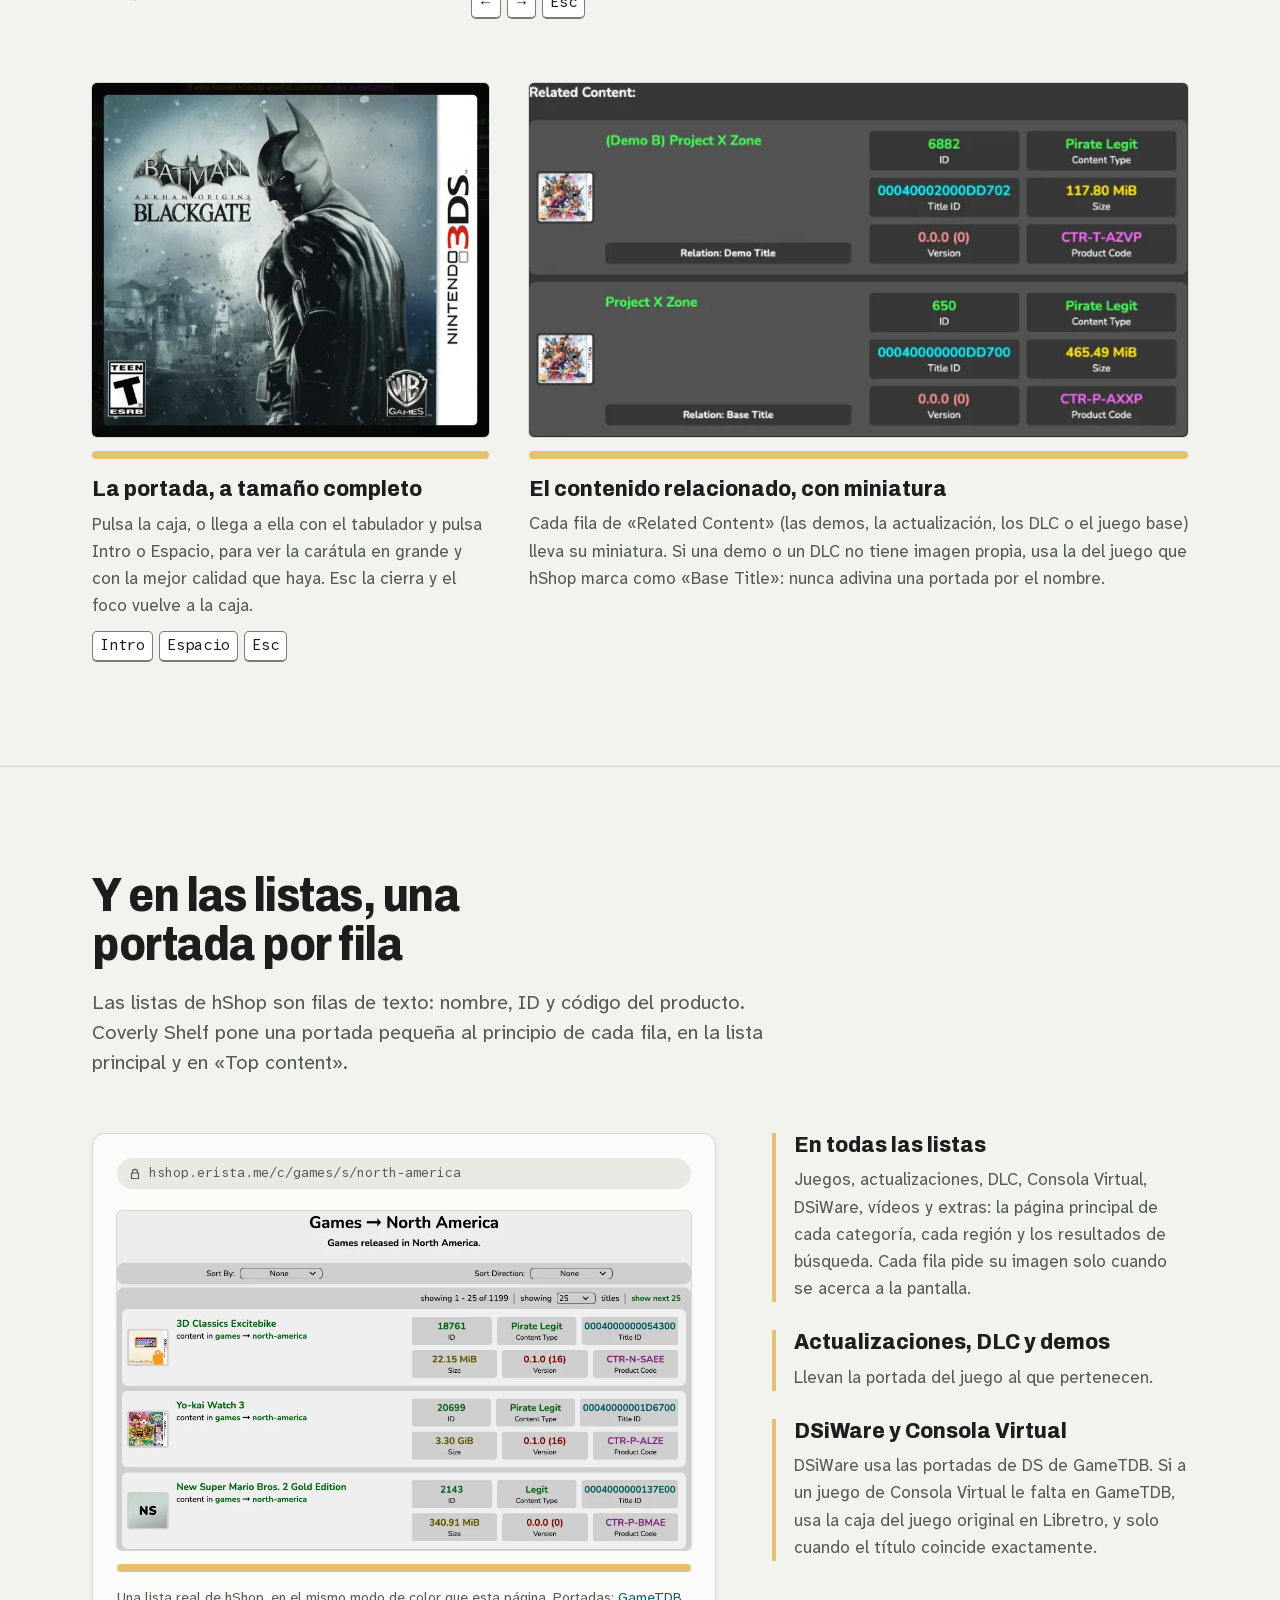
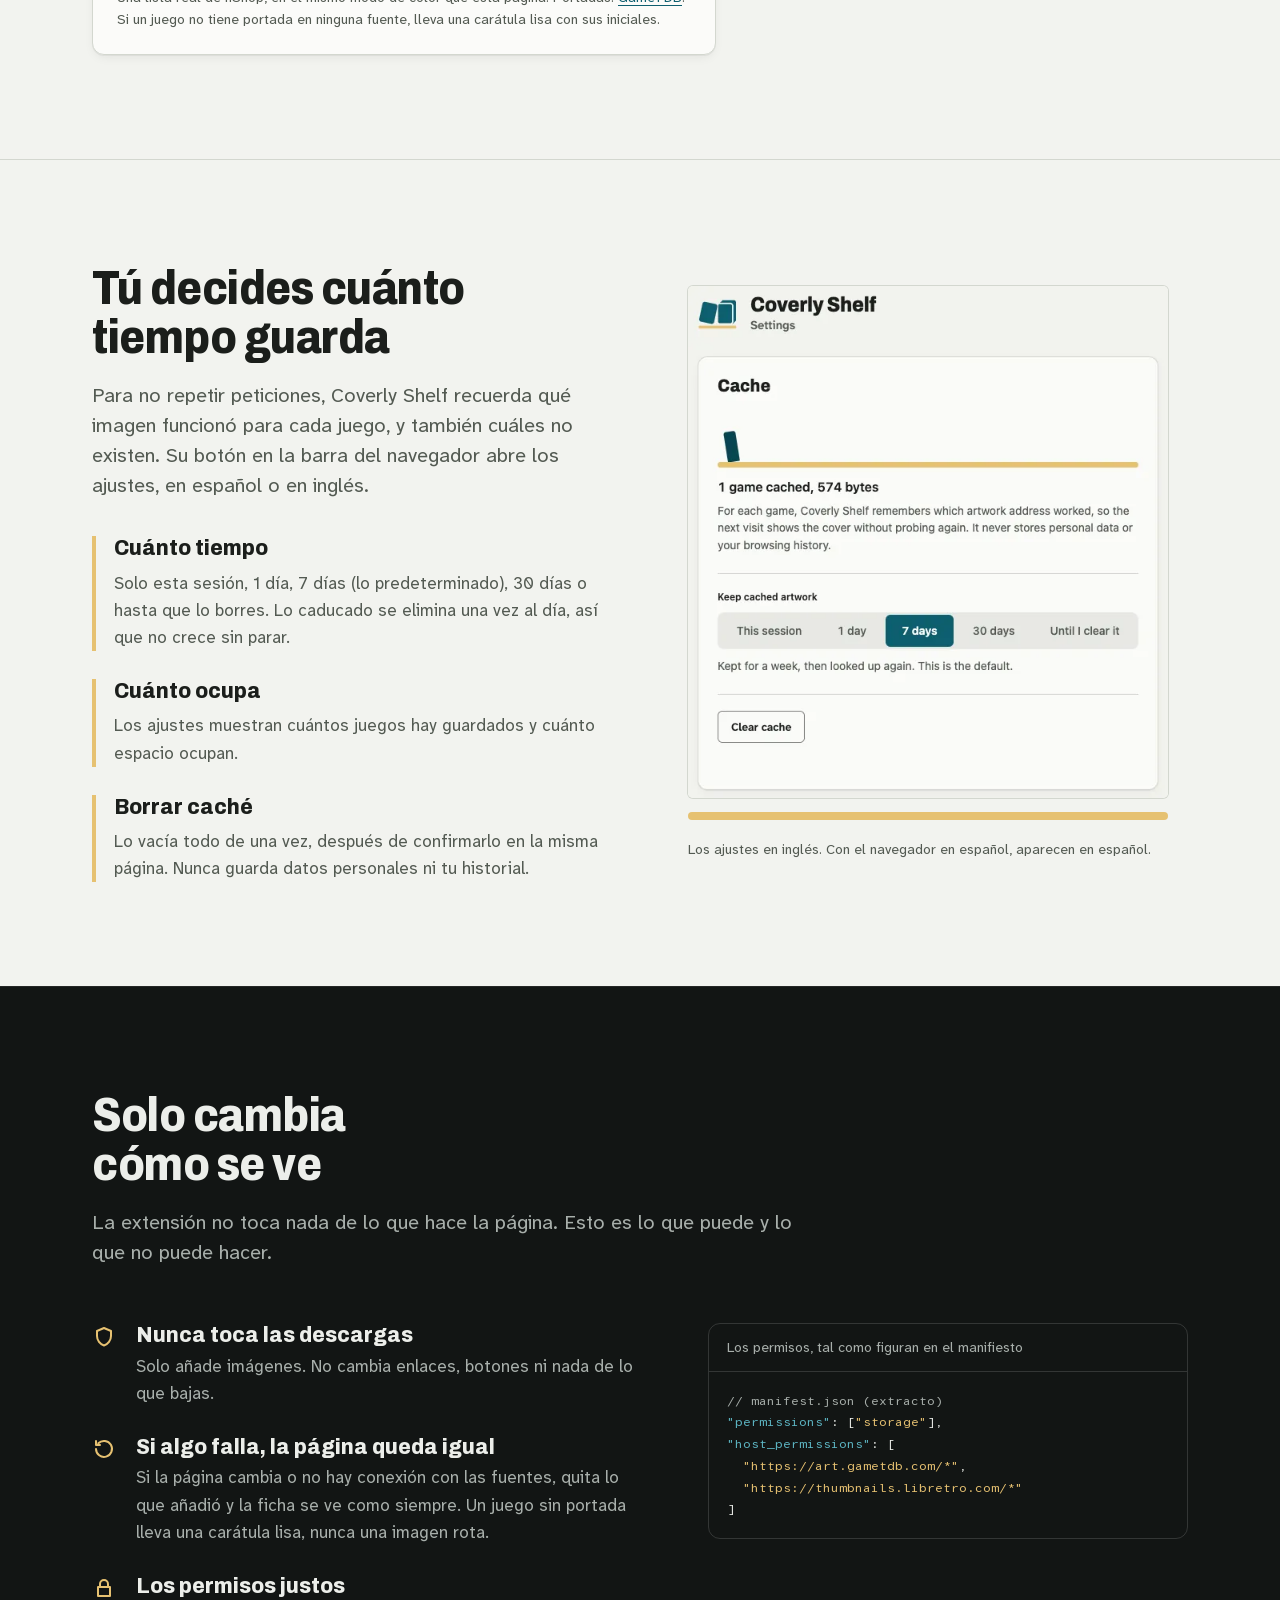
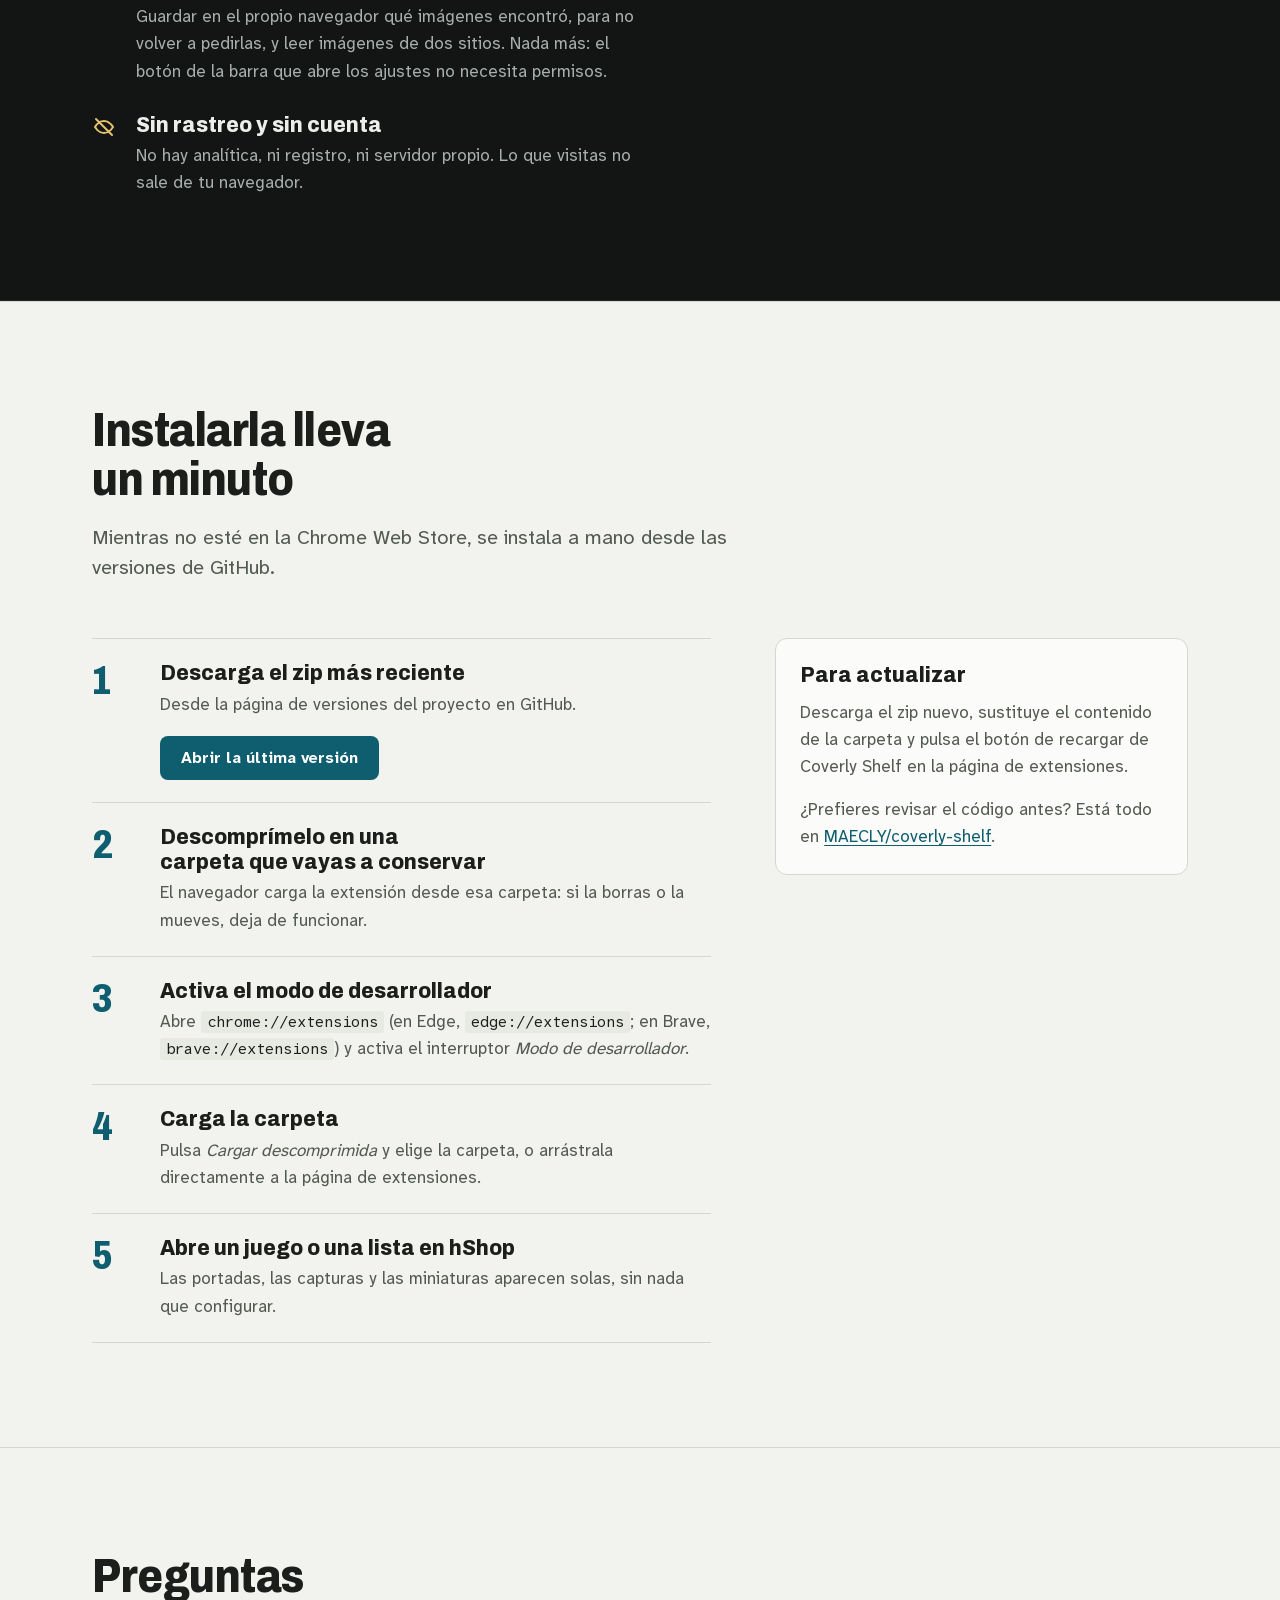
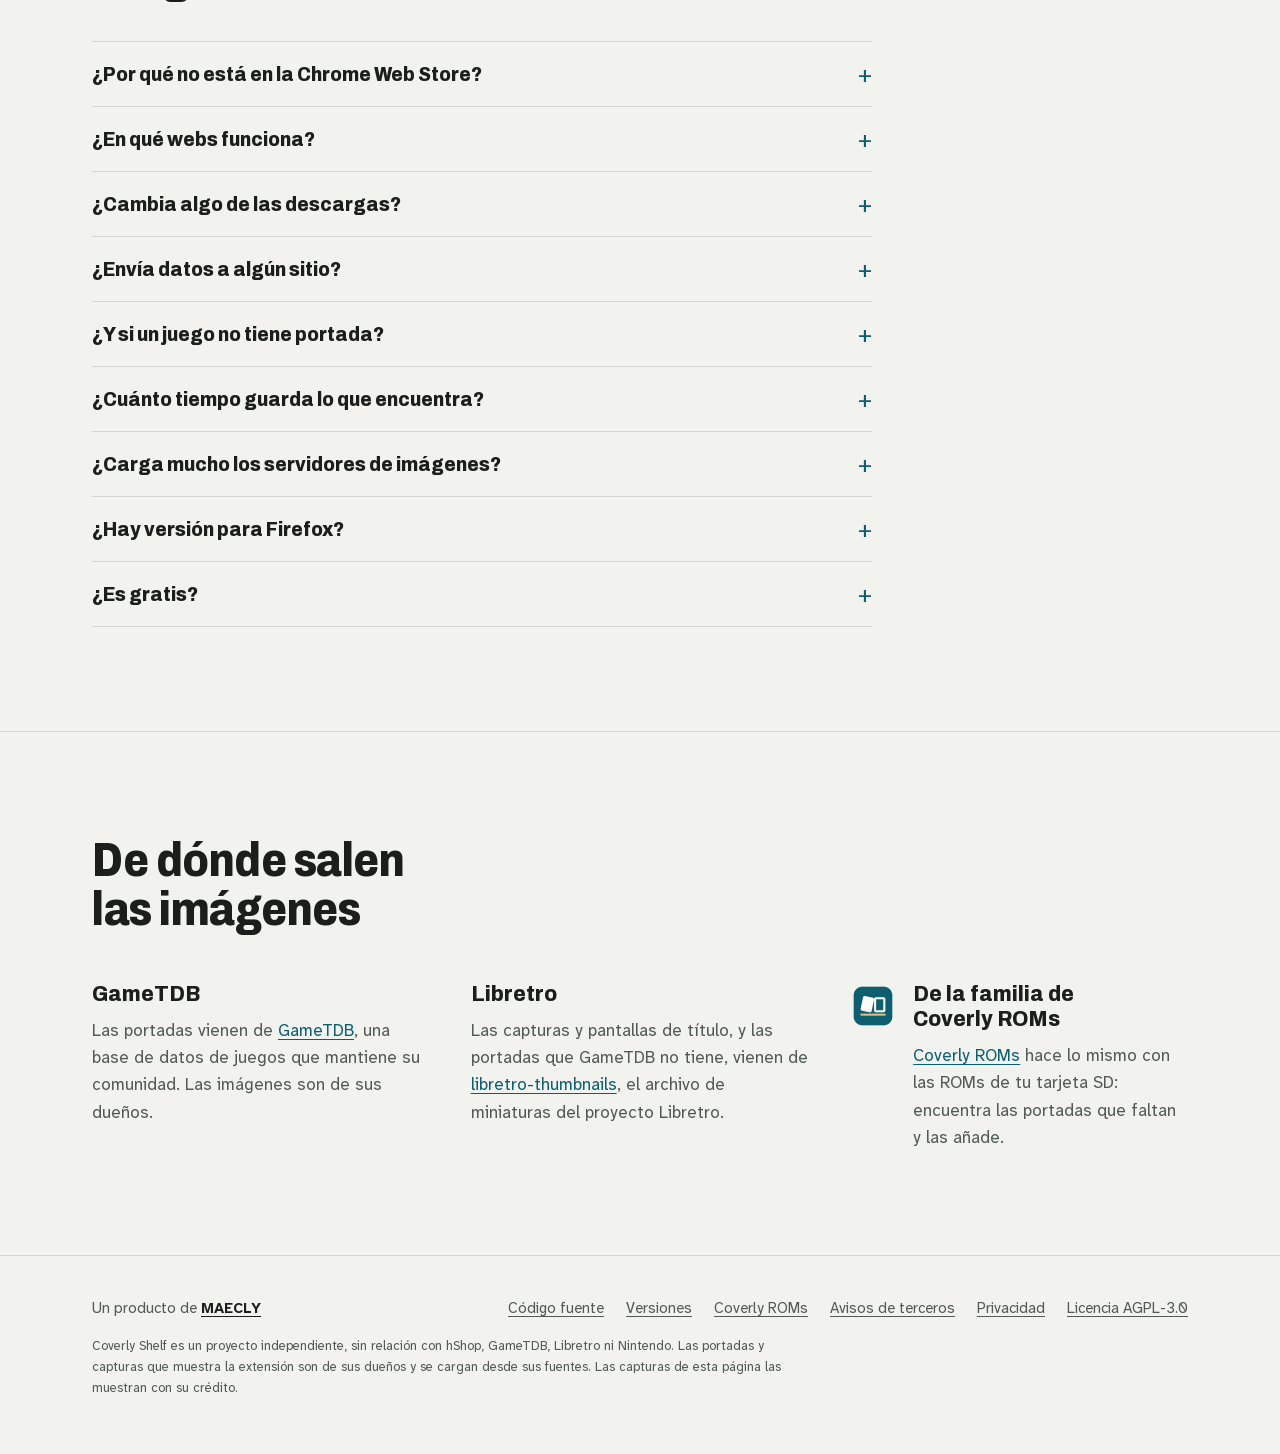
==== commit aa3da4bf: "feat(site): show total downloads and GitHub stars The hero shows the downloads of every asset of eve" ====
--- a/site/index.html
+++ b/site/index.html
@@ -24,10 +24,8 @@
 <link rel="preload" href="assets/fonts/atkinson-hyperlegible-next-variable.woff2" as="font" type="font/woff2" crossorigin>
 <link rel="stylesheet" href="assets/tokens.css">
 <link rel="stylesheet" href="assets/site.css">
-<link rel="stylesheet" href="assets/motion.css">
 <script src="assets/theme.js"></script>
 <script src="assets/shelf.js" defer></script>
-<script src="assets/motion.js" defer></script>
 <meta property="og:type" content="website">
 <meta property="og:site_name" content="Coverly Shelf">
 <meta property="og:locale" content="es_ES">
@@ -92,6 +90,7 @@
 <a class="btn btn-ghost" href="#instalar">Cómo instalarla</a>
 </div>
 <p class="fineprint">Gratis y de código abierto (AGPL-3.0). Para Chrome, Edge y Brave; la versión para Firefox llegará más adelante.</p>
+<p class="fineprint reach" data-metric="downloads" hidden></p>
 </div>
 
 <figure class="stage">
@@ -164,15 +163,6 @@
 </div>
 <figcaption class="stage-note">Una lista real de hShop, en el mismo modo de color que esta página. Portadas: <a href="https://www.gametdb.com/">GameTDB</a>. Si un juego no tiene portada en ninguna fuente, lleva una carátula lisa con sus iniciales.</figcaption>
 </figure>
-<div class="lists-side">
-<div class="rowmock" aria-hidden="true">
-<span class="row"><span class="slot"></span><span class="bar"></span><span class="bar"></span></span>
-<span class="row"><span class="slot"></span><span class="bar"></span><span class="bar"></span></span>
-<span class="row"><span class="slot"></span><span class="bar"></span><span class="bar"></span></span>
-<span class="row"><span class="slot"></span><span class="bar"></span><span class="bar"></span></span>
-<span class="row"><span class="slot"></span><span class="bar"></span><span class="bar"></span></span>
-<span class="row"><span class="slot slot-ns">NS</span><span class="bar"></span><span class="bar"></span></span>
-</div>
 <ul class="notes">
 <li><h3>En todas las listas</h3><p>Juegos, actualizaciones, DLC, Consola Virtual, DSiWare, vídeos y extras: la página principal de cada categoría, cada región y los resultados de búsqueda. Cada fila pide su imagen solo cuando se acerca a la pantalla.</p></li>
 <li><h3>Actualizaciones, DLC y demos</h3><p>Llevan la portada del juego al que pertenecen.</p></li>
@@ -180,7 +170,6 @@
 </ul>
 </div>
 </div>
-</div>
 </section>
 
 <section class="section" id="ajustes" aria-labelledby="ajustes-t">
@@ -188,7 +177,6 @@
 <div>
 <h2 id="ajustes-t">Tú decides cuánto tiempo guarda</h2>
 <p class="intro">Para no repetir peticiones, Coverly Shelf recuerda qué imagen funcionó para cada juego, y también cuáles no existen. Su botón en la barra del navegador abre los ajustes, en español o en inglés.</p>
-<div class="seg" aria-hidden="true"><span class="seg-opts"><span>Sesión</span><span>1 d</span><span class="on">7 d</span><span>30 d</span><span>Siempre</span><span class="thumb"></span></span><span class="meter"><i></i></span></div>
 <ul class="notes">
 <li><h3>Cuánto tiempo</h3><p>Solo esta sesión, 1 día, 7 días (lo predeterminado), 30 días o hasta que lo borres. Lo caducado se elimina una vez al día, así que no crece sin parar.</p></li>
 <li><h3>Cuánto ocupa</h3><p>Los ajustes muestran cuántos juegos hay guardados y cuánto espacio ocupan.</p></li>
@@ -208,10 +196,10 @@
 <p class="intro">La extensión no toca nada de lo que hace la página. Esto es lo que puede y lo que no puede hacer.</p>
 <div class="safety-grid">
 <ul class="promises">
-<li><svg class="art" viewBox="0 0 24 24" aria-hidden="true" focusable="false"><path pathLength="1" d="M12 3 5 6v5c0 4.4 3 8.3 7 9.5 4-1.2 7-5.1 7-9.5V6z" fill="none" stroke="currentColor" stroke-width="2" stroke-linejoin="round"/></svg><h3>Nunca toca las descargas</h3><p>Solo añade imágenes. No cambia enlaces, botones ni nada de lo que bajas.</p></li>
-<li><svg class="art" viewBox="0 0 24 24" aria-hidden="true" focusable="false"><path pathLength="1" d="M4 12a8 8 0 1 0 2.3-5.7M4 4v4h4" fill="none" stroke="currentColor" stroke-width="2" stroke-linecap="round" stroke-linejoin="round"/></svg><h3>Si algo falla, la página queda igual</h3><p>Si la página cambia o no hay conexión con las fuentes, quita lo que añadió y la ficha se ve como siempre. Un juego sin portada lleva una carátula lisa, nunca una imagen rota.</p></li>
-<li><svg class="art" viewBox="0 0 24 24" aria-hidden="true" focusable="false"><path pathLength="1" d="M8 11V8a4 4 0 0 1 8 0v3M6 11h12v9H6z" fill="none" stroke="currentColor" stroke-width="2" stroke-linejoin="round"/></svg><h3>Los permisos justos</h3><p>Guardar en el propio navegador qué imágenes encontró, para no volver a pedirlas, y leer imágenes de dos sitios. Nada más: el botón de la barra que abre los ajustes no necesita permisos.</p></li>
-<li><svg class="art" viewBox="0 0 24 24" aria-hidden="true" focusable="false"><path pathLength="1" d="M3 12s3.5-6 9-6 9 6 9 6-3.5 6-9 6-9-6-9-6zM4 4l16 16" fill="none" stroke="currentColor" stroke-width="2" stroke-linecap="round"/></svg><h3>Sin rastreo y sin cuenta</h3><p>No hay analítica, ni registro, ni servidor propio. Lo que visitas no sale de tu navegador.</p></li>
+<li><svg class="art" viewBox="0 0 24 24" aria-hidden="true" focusable="false"><path d="M12 3 5 6v5c0 4.4 3 8.3 7 9.5 4-1.2 7-5.1 7-9.5V6z" fill="none" stroke="currentColor" stroke-width="2" stroke-linejoin="round"/></svg><h3>Nunca toca las descargas</h3><p>Solo añade imágenes. No cambia enlaces, botones ni nada de lo que bajas.</p></li>
+<li><svg class="art" viewBox="0 0 24 24" aria-hidden="true" focusable="false"><path d="M4 12a8 8 0 1 0 2.3-5.7M4 4v4h4" fill="none" stroke="currentColor" stroke-width="2" stroke-linecap="round" stroke-linejoin="round"/></svg><h3>Si algo falla, la página queda igual</h3><p>Si la página cambia o no hay conexión con las fuentes, quita lo que añadió y la ficha se ve como siempre. Un juego sin portada lleva una carátula lisa, nunca una imagen rota.</p></li>
+<li><svg class="art" viewBox="0 0 24 24" aria-hidden="true" focusable="false"><path d="M8 11V8a4 4 0 0 1 8 0v3M6 11h12v9H6z" fill="none" stroke="currentColor" stroke-width="2" stroke-linejoin="round"/></svg><h3>Los permisos justos</h3><p>Guardar en el propio navegador qué imágenes encontró, para no volver a pedirlas, y leer imágenes de dos sitios. Nada más: el botón de la barra que abre los ajustes no necesita permisos.</p></li>
+<li><svg class="art" viewBox="0 0 24 24" aria-hidden="true" focusable="false"><path d="M3 12s3.5-6 9-6 9 6 9 6-3.5 6-9 6-9-6-9-6zM4 4l16 16" fill="none" stroke="currentColor" stroke-width="2" stroke-linecap="round"/></svg><h3>Sin rastreo y sin cuenta</h3><p>No hay analítica, ni registro, ni servidor propio. Lo que visitas no sale de tu navegador.</p></li>
 </ul>
 <figure class="manifest">
 <figcaption>Los permisos, tal como figuran en el manifiesto</figcaption>
@@ -291,7 +279,7 @@
 <div class="wrap footer-inner">
 <p class="maecly">Un producto de <a href="https://maecly.com">MAECLY</a></p>
 <nav aria-label="Enlaces">
-<a href="https://github.com/MAECLY/coverly-shelf">Código fuente</a>
+<span class="src"><a href="https://github.com/MAECLY/coverly-shelf">Código fuente</a><span class="metric-stars" data-metric="stars" hidden></span></span>
 <a href="https://github.com/MAECLY/coverly-shelf/releases">Versiones</a>
 <a href="https://coverly-roms.maecly.com/">Coverly ROMs</a>
 <a href="https://github.com/MAECLY/coverly-shelf-landing/blob/main/THIRD-PARTY-NOTICES.md">Avisos de terceros</a>
--- a/site/assets/site.css
+++ b/site/assets/site.css
@@ -314,6 +314,21 @@
   font-size: 15px;
   color: var(--cr-text-secondary);
   max-width: 34em;
+}
+/* Public reach (apply_metrics.py): filled at build time, only when known. */
+[data-metric][hidden] {
+  display: none;
+}
+.fineprint.reach {
+  margin-top: 6px;
+  font-variant-numeric: tabular-nums;
+}
+.metric-stars {
+  margin-left: 0.4em;
+  color: var(--cr-text-secondary);
+}
+.metric-stars::before {
+  content: '·\00a0';
 }
 
 /* The stage: a stand-in for a game's title page, before and after. */
@@ -610,18 +625,7 @@
   place-items: end center;
   padding-bottom: 14px;
   margin-bottom: 22px;
-  position: relative;
-  border-bottom: 6px solid transparent;
-}
-/* The shelf, drawn as its own bar in the border's place so it can draw in. */
-.feature .pic::after {
-  content: '';
-  position: absolute;
-  left: 0;
-  right: 0;
-  bottom: -6px;
-  height: 6px;
-  background: var(--cr-manila);
+  border-bottom: 6px solid var(--cr-manila);
 }
 .pic-box {
   perspective: 600px;
@@ -631,6 +635,7 @@
   --h: 116px;
   --d: 18px;
   --ry: 32deg;
+  cursor: default;
 }
 .pic-box .cover-title {
   font-size: 15px;
@@ -978,159 +983,8 @@
   gap: 28px;
 }
 .notes li {
-  position: relative;
   padding-left: 18px;
-  border-left: 4px solid transparent;
-}
-.notes li::before {
-  content: '';
-  position: absolute;
-  left: -4px;
-  top: 0;
-  bottom: 0;
-  width: 4px;
-  background: var(--cr-manila);
-}
-
-/* Decorative mocks (aria-hidden): a list whose rows get their covers, and
-   the cache setting. Fixed sizes, so nothing moves the layout. */
-.lists-side .notes {
-  margin-top: 32px;
-}
-.rowmock {
-  display: grid;
-  gap: 6px;
-  padding: 12px;
-  background: var(--cr-surface);
-  border: 1px solid var(--cr-border);
-  border-radius: var(--cr-radius-xl);
-  overflow: clip;
-}
-.rowmock .row {
-  display: grid;
-  grid-template-columns: 30px 1fr;
-  gap: 6px 12px;
-  align-content: center;
-  padding: 5px 6px;
-  border-radius: var(--cr-radius-md);
-  background: var(--cr-surface-sunken);
-}
-.rowmock .slot {
-  position: relative;
-  grid-row: span 2;
-  width: 30px;
-  height: 34px;
-  border-radius: 3px;
-  background:
-    radial-gradient(circle at 72% 30%, #e6c171 0 17%, transparent 17.5%),
-    linear-gradient(180deg, #2f8a9b, #0e5e6f 70%);
-}
-.rowmock .row:nth-child(2) .slot {
-  background: linear-gradient(transparent 62%, #4e7d3a 62%), linear-gradient(#8fd0e6, #cdebf2);
-}
-.rowmock .row:nth-child(3) .slot {
-  background: radial-gradient(circle at 50% 40%, #faa453 0 22%, transparent 23%), linear-gradient(#b3261e, #6e1712);
-}
-.rowmock .row:nth-child(4) .slot {
-  background: linear-gradient(135deg, #3c6e47, #2a5233);
-}
-.rowmock .row:nth-child(5) .slot {
-  background: radial-gradient(ellipse at 50% 120%, #5db6c4 0 40%, transparent 41%), linear-gradient(#0d1b2a, #1f3b4d);
-}
-/* No cover anywhere: the plain initials cover. */
-.rowmock .slot-ns {
-  display: grid;
-  place-items: center;
-  font: 800 11px/1 var(--cr-font-display);
-  color: var(--cr-bg);
-  background: var(--cr-text-secondary);
-}
-.rowmock .row:nth-child(6) .slot {
-  background: var(--cr-text-secondary);
-}
-/* The empty dashed slot, hidden at rest (motion.css fades it out). */
-.rowmock .slot::after {
-  content: '';
-  position: absolute;
-  inset: 0;
-  border-radius: inherit;
-  border: 1.5px dashed var(--cr-border-strong);
-  background: var(--cr-surface);
-  opacity: 0;
-}
-.rowmock .bar {
-  display: block;
-  height: 7px;
-  width: 72%;
-  border-radius: var(--cr-radius-full);
-  background: var(--cr-border-strong);
-}
-.rowmock .bar + .bar {
-  width: 38%;
-  background: var(--cr-border);
-}
-.seg {
-  margin-top: 28px;
-  max-width: 420px;
-}
-.seg-opts {
-  position: relative;
-  display: grid;
-  grid-template-columns: repeat(5, minmax(0, 1fr));
-  padding: 3px;
-  border: 1px solid var(--cr-border);
-  border-radius: var(--cr-radius-full);
-  background: var(--cr-surface-sunken);
-  font-size: 13px;
-  color: var(--cr-text-secondary);
-}
-.seg-opts span {
-  position: relative;
-  z-index: 1;
-  min-width: 0;
-  padding: 6px 2px;
-  text-align: center;
-  white-space: nowrap;
-  overflow: hidden;
-  text-overflow: ellipsis;
-}
-.seg-opts .on {
-  color: var(--cr-text);
-  font-weight: 700;
-}
-.seg-opts .thumb {
-  position: absolute;
-  z-index: 0;
-  top: 3px;
-  bottom: 3px;
-  left: 3px;
-  width: calc((100% - 6px) / 5);
-  padding: 0;
-  border-radius: var(--cr-radius-full);
-  background: var(--cr-surface-raised);
-  box-shadow: 0 0 0 1px var(--cr-border);
-  transform: translateX(200%);
-}
-.seg .meter {
-  display: block;
-  height: 8px;
-  margin-top: 14px;
-  border-radius: var(--cr-radius-full);
-  background: var(--cr-surface-sunken);
-  overflow: hidden;
-}
-.seg .meter i {
-  display: block;
-  width: 60%;
-  height: 100%;
-  border-radius: inherit;
-  background: var(--cr-manila);
-  transform-origin: 0 50%;
-}
-@media (max-width: 420px) {
-  .seg-opts {
-    font-size: 12px;
-  }
+  border-left: 4px solid var(--cr-manila);
 }
 
 /* Settings: the text and the settings page, side by side. */
@@ -1242,7 +1096,22 @@
   outline-color: var(--cr-code-accent);
 }
 
-/* Motion lives in motion.css. */
+/* ── Motion: one load moment, the title page rising onto its shelf ──
+   html.anim is set by theme.js only without prefers-reduced-motion. */
+
+@keyframes shot-in {
+  from {
+    opacity: 0;
+    transform: translateY(18px);
+  }
+  to {
+    opacity: 1;
+    transform: none;
+  }
+}
+html.anim .hero .shot {
+  animation: shot-in 700ms var(--cr-ease-ink) 120ms both;
+}
 @media (prefers-reduced-motion: reduce) {
   html {
     scroll-behavior: auto;
@@ -1251,6 +1120,9 @@
   .btn,
   .faq summary::after {
     transition: none;
+  }
+  html .hero .shot {
+    animation: none;
   }
 }
 
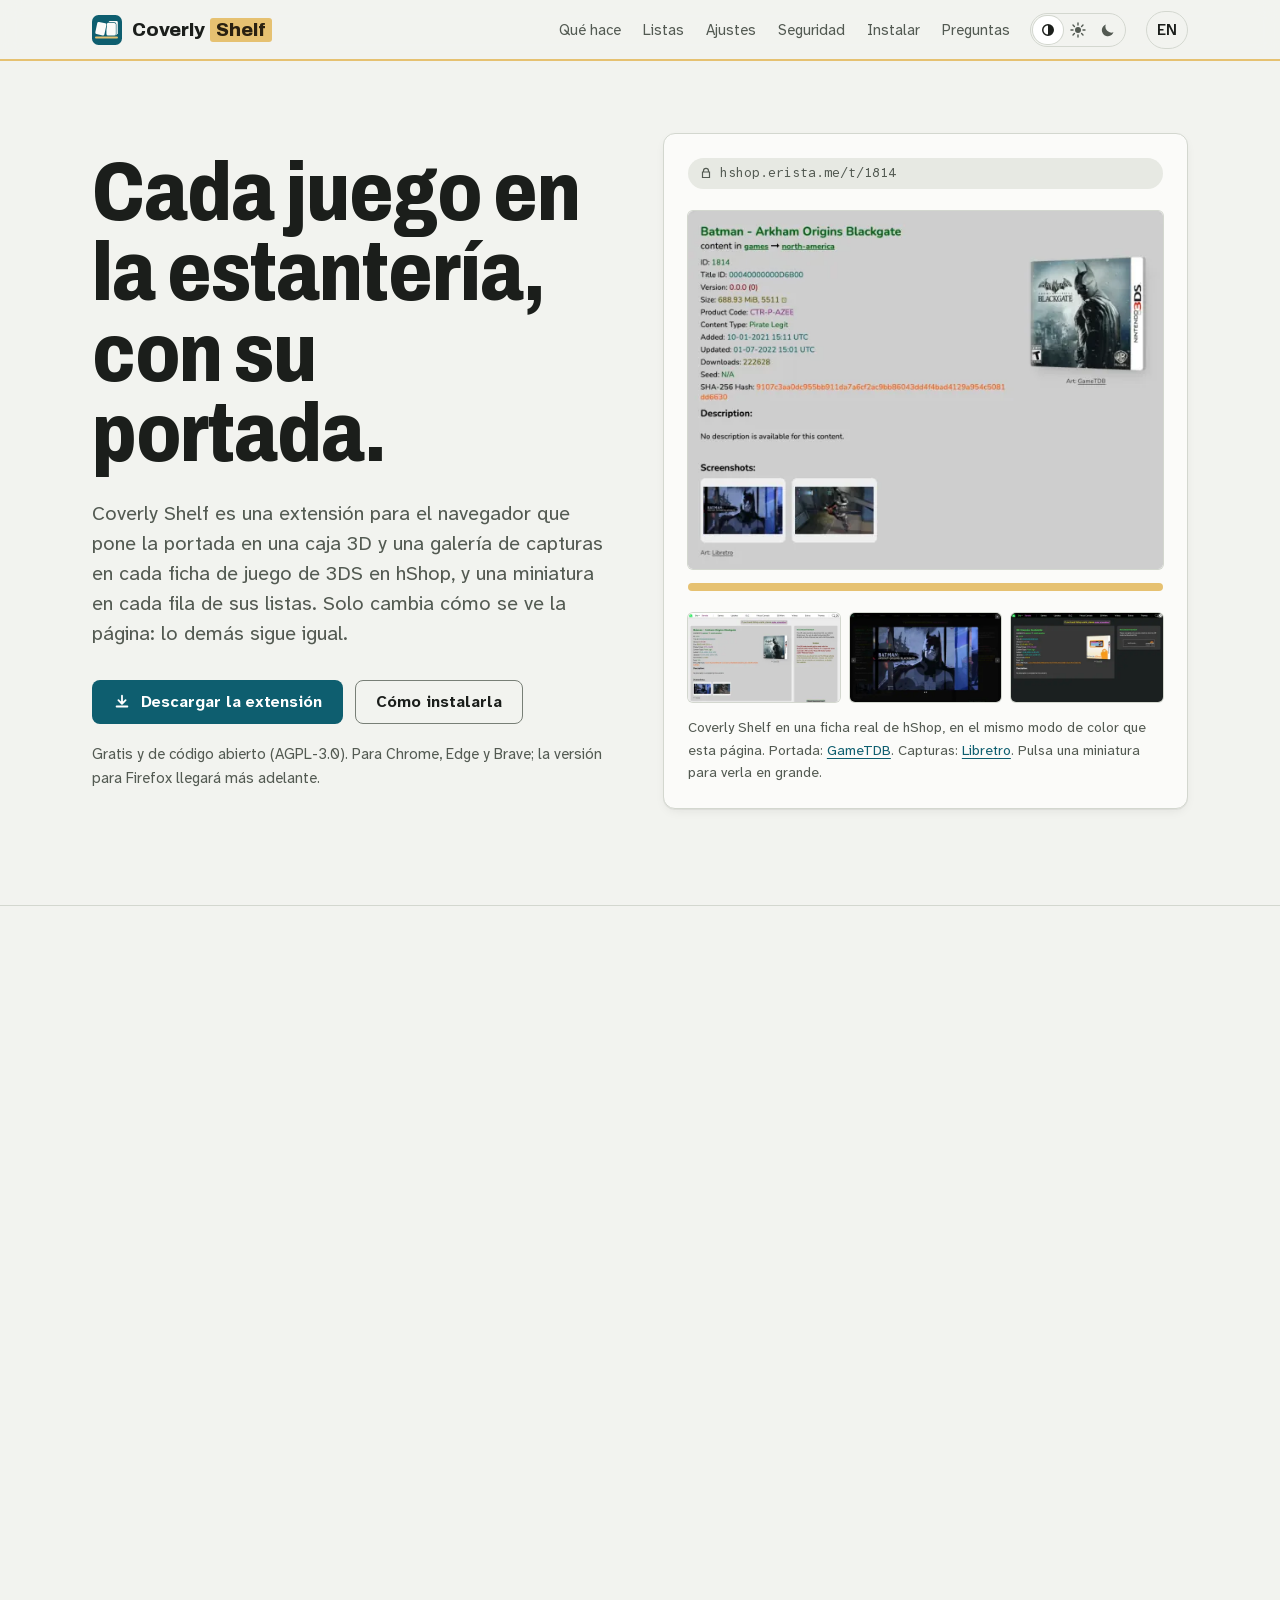
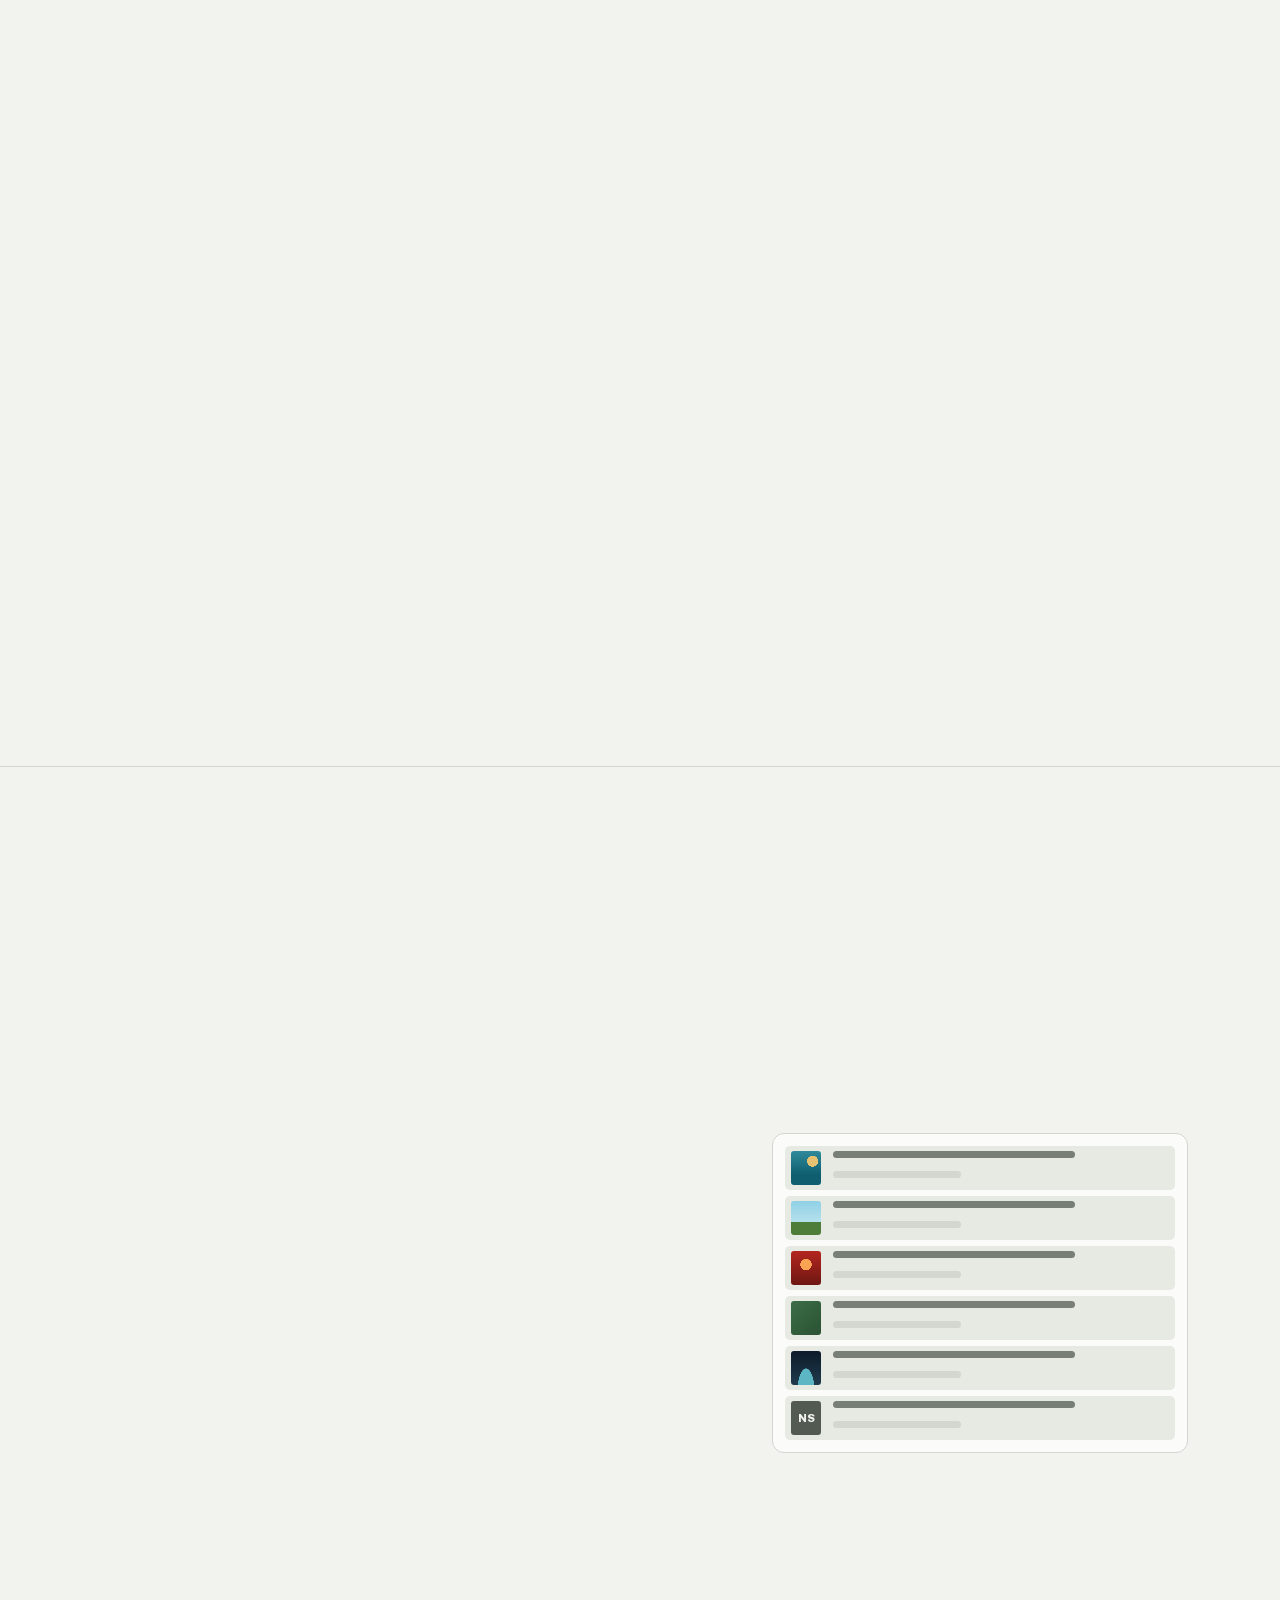
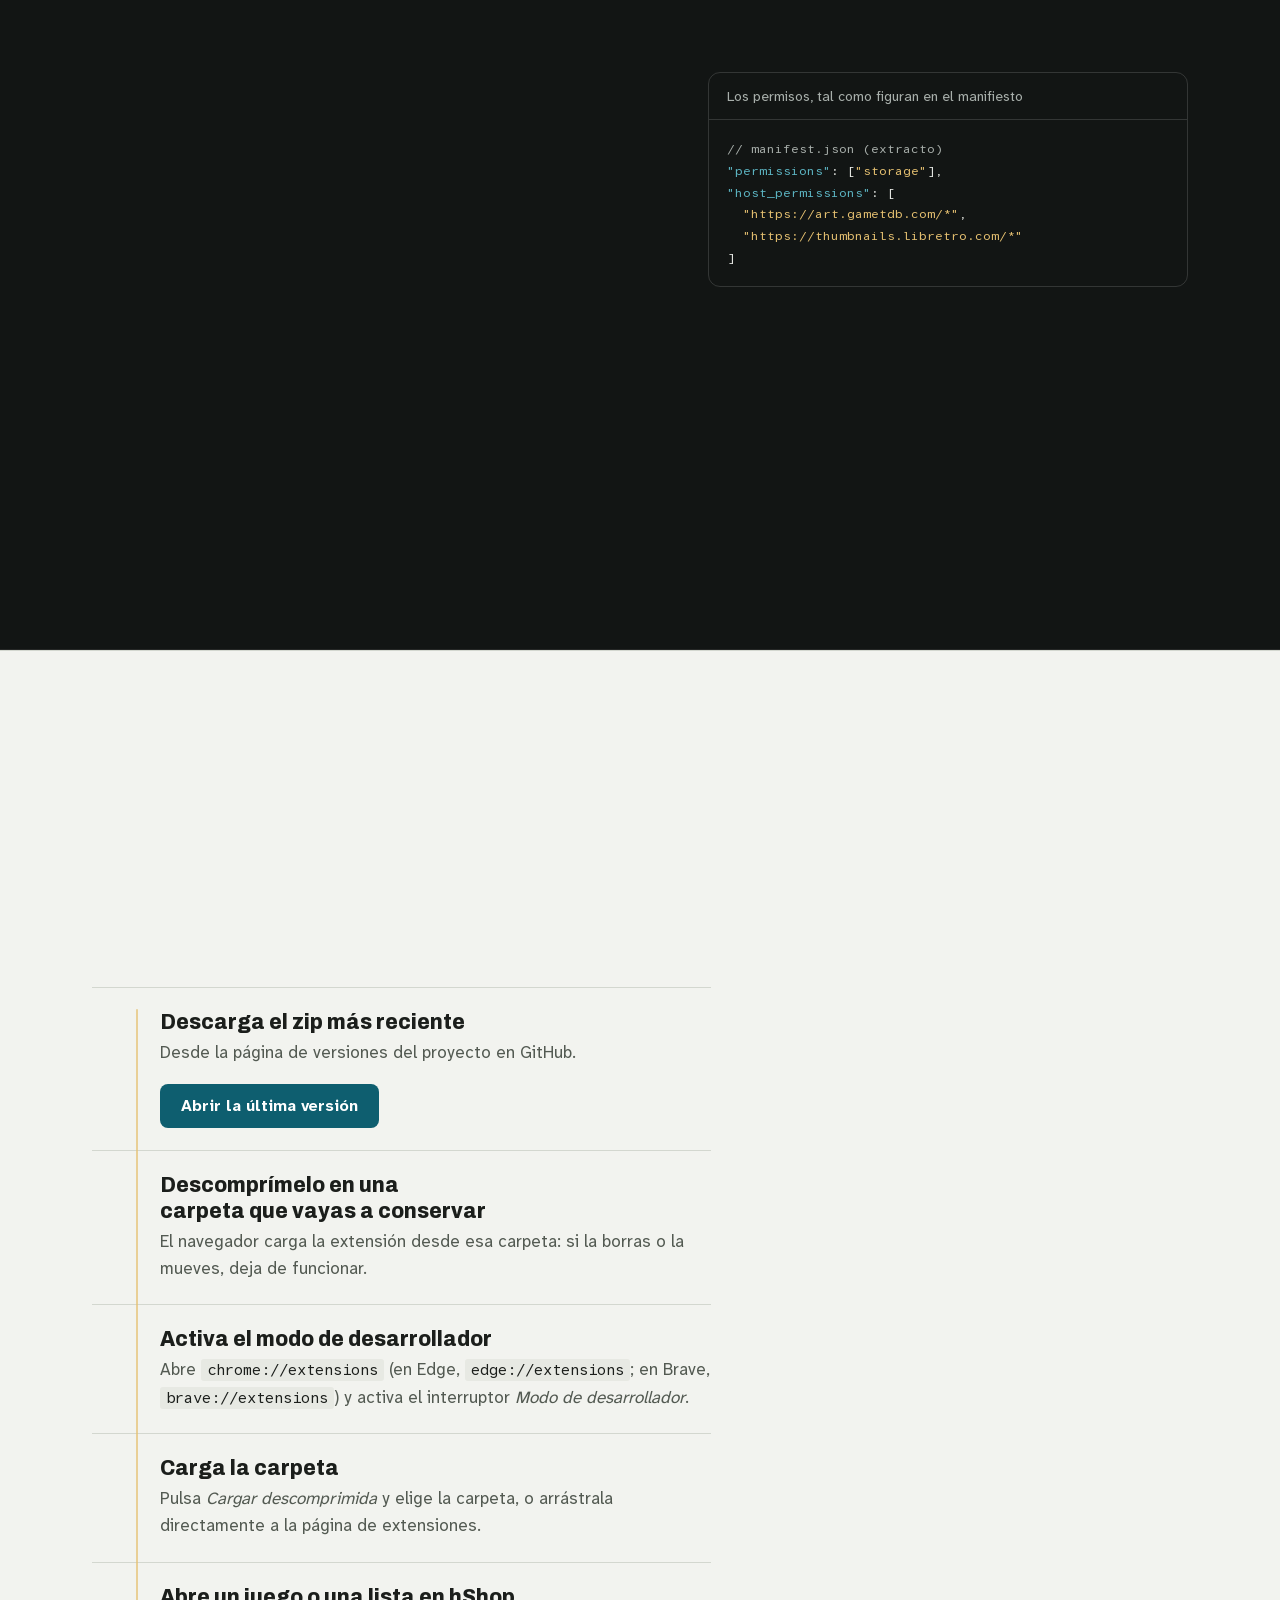
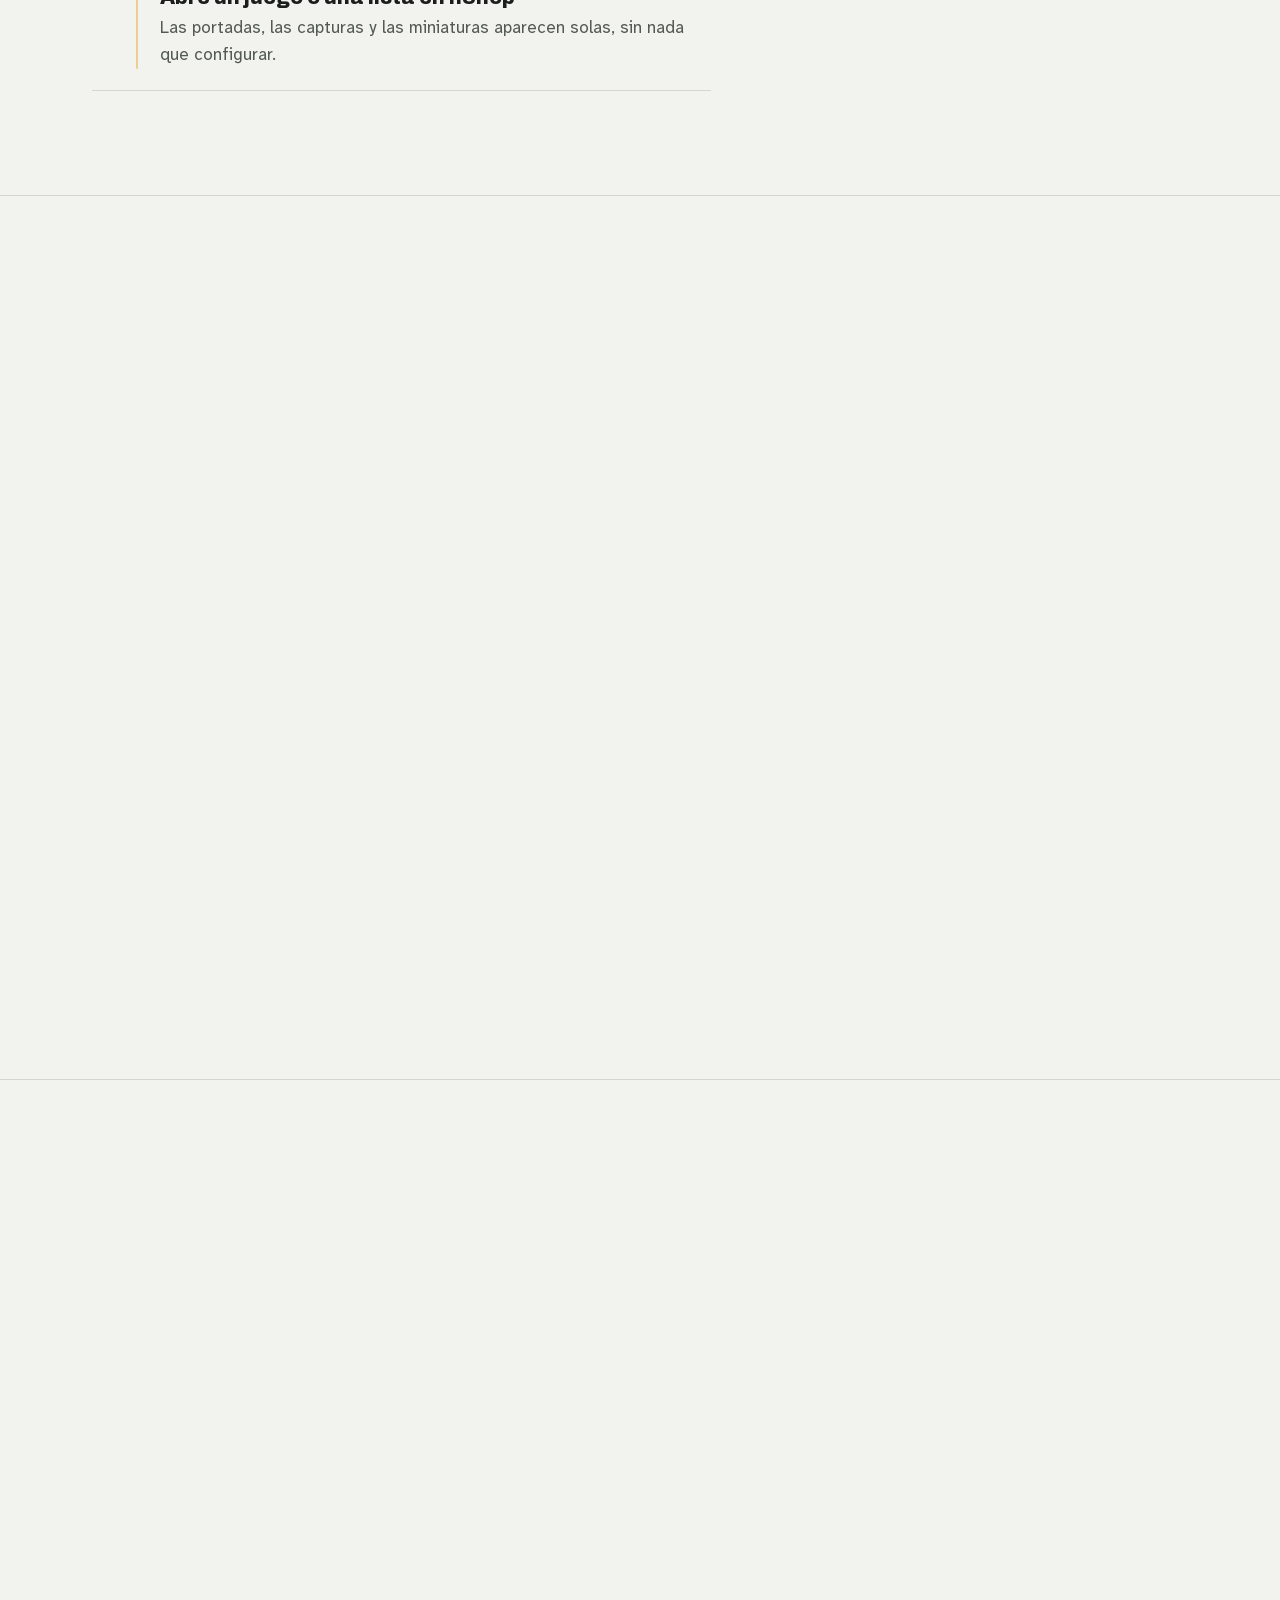
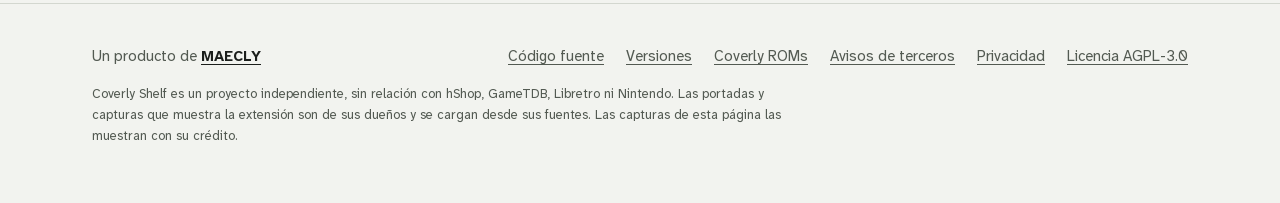
==== commit a605ea0f: "Merge remote-tracking branch 'origin/main' into feat/landing-motion # Conflicts: #	scripts/site/chec" ====
--- a/site/index.html
+++ b/site/index.html
@@ -24,8 +24,10 @@
 <link rel="preload" href="assets/fonts/atkinson-hyperlegible-next-variable.woff2" as="font" type="font/woff2" crossorigin>
 <link rel="stylesheet" href="assets/tokens.css">
 <link rel="stylesheet" href="assets/site.css">
+<link rel="stylesheet" href="assets/motion.css">
 <script src="assets/theme.js"></script>
 <script src="assets/shelf.js" defer></script>
+<script src="assets/motion.js" defer></script>
 <meta property="og:type" content="website">
 <meta property="og:site_name" content="Coverly Shelf">
 <meta property="og:locale" content="es_ES">
@@ -163,6 +165,15 @@
 </div>
 <figcaption class="stage-note">Una lista real de hShop, en el mismo modo de color que esta página. Portadas: <a href="https://www.gametdb.com/">GameTDB</a>. Si un juego no tiene portada en ninguna fuente, lleva una carátula lisa con sus iniciales.</figcaption>
 </figure>
+<div class="lists-side">
+<div class="rowmock" aria-hidden="true">
+<span class="row"><span class="slot"></span><span class="bar"></span><span class="bar"></span></span>
+<span class="row"><span class="slot"></span><span class="bar"></span><span class="bar"></span></span>
+<span class="row"><span class="slot"></span><span class="bar"></span><span class="bar"></span></span>
+<span class="row"><span class="slot"></span><span class="bar"></span><span class="bar"></span></span>
+<span class="row"><span class="slot"></span><span class="bar"></span><span class="bar"></span></span>
+<span class="row"><span class="slot slot-ns">NS</span><span class="bar"></span><span class="bar"></span></span>
+</div>
 <ul class="notes">
 <li><h3>En todas las listas</h3><p>Juegos, actualizaciones, DLC, Consola Virtual, DSiWare, vídeos y extras: la página principal de cada categoría, cada región y los resultados de búsqueda. Cada fila pide su imagen solo cuando se acerca a la pantalla.</p></li>
 <li><h3>Actualizaciones, DLC y demos</h3><p>Llevan la portada del juego al que pertenecen.</p></li>
@@ -170,6 +181,7 @@
 </ul>
 </div>
 </div>
+</div>
 </section>
 
 <section class="section" id="ajustes" aria-labelledby="ajustes-t">
@@ -177,6 +189,7 @@
 <div>
 <h2 id="ajustes-t">Tú decides cuánto tiempo guarda</h2>
 <p class="intro">Para no repetir peticiones, Coverly Shelf recuerda qué imagen funcionó para cada juego, y también cuáles no existen. Su botón en la barra del navegador abre los ajustes, en español o en inglés.</p>
+<div class="seg" aria-hidden="true"><span class="seg-opts"><span>Sesión</span><span>1 d</span><span class="on">7 d</span><span>30 d</span><span>Siempre</span><span class="thumb"></span></span><span class="meter"><i></i></span></div>
 <ul class="notes">
 <li><h3>Cuánto tiempo</h3><p>Solo esta sesión, 1 día, 7 días (lo predeterminado), 30 días o hasta que lo borres. Lo caducado se elimina una vez al día, así que no crece sin parar.</p></li>
 <li><h3>Cuánto ocupa</h3><p>Los ajustes muestran cuántos juegos hay guardados y cuánto espacio ocupan.</p></li>
@@ -196,10 +209,10 @@
 <p class="intro">La extensión no toca nada de lo que hace la página. Esto es lo que puede y lo que no puede hacer.</p>
 <div class="safety-grid">
 <ul class="promises">
-<li><svg class="art" viewBox="0 0 24 24" aria-hidden="true" focusable="false"><path d="M12 3 5 6v5c0 4.4 3 8.3 7 9.5 4-1.2 7-5.1 7-9.5V6z" fill="none" stroke="currentColor" stroke-width="2" stroke-linejoin="round"/></svg><h3>Nunca toca las descargas</h3><p>Solo añade imágenes. No cambia enlaces, botones ni nada de lo que bajas.</p></li>
-<li><svg class="art" viewBox="0 0 24 24" aria-hidden="true" focusable="false"><path d="M4 12a8 8 0 1 0 2.3-5.7M4 4v4h4" fill="none" stroke="currentColor" stroke-width="2" stroke-linecap="round" stroke-linejoin="round"/></svg><h3>Si algo falla, la página queda igual</h3><p>Si la página cambia o no hay conexión con las fuentes, quita lo que añadió y la ficha se ve como siempre. Un juego sin portada lleva una carátula lisa, nunca una imagen rota.</p></li>
-<li><svg class="art" viewBox="0 0 24 24" aria-hidden="true" focusable="false"><path d="M8 11V8a4 4 0 0 1 8 0v3M6 11h12v9H6z" fill="none" stroke="currentColor" stroke-width="2" stroke-linejoin="round"/></svg><h3>Los permisos justos</h3><p>Guardar en el propio navegador qué imágenes encontró, para no volver a pedirlas, y leer imágenes de dos sitios. Nada más: el botón de la barra que abre los ajustes no necesita permisos.</p></li>
-<li><svg class="art" viewBox="0 0 24 24" aria-hidden="true" focusable="false"><path d="M3 12s3.5-6 9-6 9 6 9 6-3.5 6-9 6-9-6-9-6zM4 4l16 16" fill="none" stroke="currentColor" stroke-width="2" stroke-linecap="round"/></svg><h3>Sin rastreo y sin cuenta</h3><p>No hay analítica, ni registro, ni servidor propio. Lo que visitas no sale de tu navegador.</p></li>
+<li><svg class="art" viewBox="0 0 24 24" aria-hidden="true" focusable="false"><path pathLength="1" d="M12 3 5 6v5c0 4.4 3 8.3 7 9.5 4-1.2 7-5.1 7-9.5V6z" fill="none" stroke="currentColor" stroke-width="2" stroke-linejoin="round"/></svg><h3>Nunca toca las descargas</h3><p>Solo añade imágenes. No cambia enlaces, botones ni nada de lo que bajas.</p></li>
+<li><svg class="art" viewBox="0 0 24 24" aria-hidden="true" focusable="false"><path pathLength="1" d="M4 12a8 8 0 1 0 2.3-5.7M4 4v4h4" fill="none" stroke="currentColor" stroke-width="2" stroke-linecap="round" stroke-linejoin="round"/></svg><h3>Si algo falla, la página queda igual</h3><p>Si la página cambia o no hay conexión con las fuentes, quita lo que añadió y la ficha se ve como siempre. Un juego sin portada lleva una carátula lisa, nunca una imagen rota.</p></li>
+<li><svg class="art" viewBox="0 0 24 24" aria-hidden="true" focusable="false"><path pathLength="1" d="M8 11V8a4 4 0 0 1 8 0v3M6 11h12v9H6z" fill="none" stroke="currentColor" stroke-width="2" stroke-linejoin="round"/></svg><h3>Los permisos justos</h3><p>Guardar en el propio navegador qué imágenes encontró, para no volver a pedirlas, y leer imágenes de dos sitios. Nada más: el botón de la barra que abre los ajustes no necesita permisos.</p></li>
+<li><svg class="art" viewBox="0 0 24 24" aria-hidden="true" focusable="false"><path pathLength="1" d="M3 12s3.5-6 9-6 9 6 9 6-3.5 6-9 6-9-6-9-6zM4 4l16 16" fill="none" stroke="currentColor" stroke-width="2" stroke-linecap="round"/></svg><h3>Sin rastreo y sin cuenta</h3><p>No hay analítica, ni registro, ni servidor propio. Lo que visitas no sale de tu navegador.</p></li>
 </ul>
 <figure class="manifest">
 <figcaption>Los permisos, tal como figuran en el manifiesto</figcaption>
--- a/site/assets/site.css
+++ b/site/assets/site.css
@@ -625,7 +625,18 @@
   place-items: end center;
   padding-bottom: 14px;
   margin-bottom: 22px;
-  border-bottom: 6px solid var(--cr-manila);
+  position: relative;
+  border-bottom: 6px solid transparent;
+}
+/* The shelf, drawn as its own bar in the border's place so it can draw in. */
+.feature .pic::after {
+  content: '';
+  position: absolute;
+  left: 0;
+  right: 0;
+  bottom: -6px;
+  height: 6px;
+  background: var(--cr-manila);
 }
 .pic-box {
   perspective: 600px;
@@ -635,7 +646,6 @@
   --h: 116px;
   --d: 18px;
   --ry: 32deg;
-  cursor: default;
 }
 .pic-box .cover-title {
   font-size: 15px;
@@ -983,8 +993,159 @@
   gap: 28px;
 }
 .notes li {
+  position: relative;
   padding-left: 18px;
-  border-left: 4px solid var(--cr-manila);
+  border-left: 4px solid transparent;
+}
+.notes li::before {
+  content: '';
+  position: absolute;
+  left: -4px;
+  top: 0;
+  bottom: 0;
+  width: 4px;
+  background: var(--cr-manila);
+}
+
+/* Decorative mocks (aria-hidden): a list whose rows get their covers, and
+   the cache setting. Fixed sizes, so nothing moves the layout. */
+.lists-side .notes {
+  margin-top: 32px;
+}
+.rowmock {
+  display: grid;
+  gap: 6px;
+  padding: 12px;
+  background: var(--cr-surface);
+  border: 1px solid var(--cr-border);
+  border-radius: var(--cr-radius-xl);
+  overflow: clip;
+}
+.rowmock .row {
+  display: grid;
+  grid-template-columns: 30px 1fr;
+  gap: 6px 12px;
+  align-content: center;
+  padding: 5px 6px;
+  border-radius: var(--cr-radius-md);
+  background: var(--cr-surface-sunken);
+}
+.rowmock .slot {
+  position: relative;
+  grid-row: span 2;
+  width: 30px;
+  height: 34px;
+  border-radius: 3px;
+  background:
+    radial-gradient(circle at 72% 30%, #e6c171 0 17%, transparent 17.5%),
+    linear-gradient(180deg, #2f8a9b, #0e5e6f 70%);
+}
+.rowmock .row:nth-child(2) .slot {
+  background: linear-gradient(transparent 62%, #4e7d3a 62%), linear-gradient(#8fd0e6, #cdebf2);
+}
+.rowmock .row:nth-child(3) .slot {
+  background: radial-gradient(circle at 50% 40%, #faa453 0 22%, transparent 23%), linear-gradient(#b3261e, #6e1712);
+}
+.rowmock .row:nth-child(4) .slot {
+  background: linear-gradient(135deg, #3c6e47, #2a5233);
+}
+.rowmock .row:nth-child(5) .slot {
+  background: radial-gradient(ellipse at 50% 120%, #5db6c4 0 40%, transparent 41%), linear-gradient(#0d1b2a, #1f3b4d);
+}
+/* No cover anywhere: the plain initials cover. */
+.rowmock .slot-ns {
+  display: grid;
+  place-items: center;
+  font: 800 11px/1 var(--cr-font-display);
+  color: var(--cr-bg);
+  background: var(--cr-text-secondary);
+}
+.rowmock .row:nth-child(6) .slot {
+  background: var(--cr-text-secondary);
+}
+/* The empty dashed slot, hidden at rest (motion.css fades it out). */
+.rowmock .slot::after {
+  content: '';
+  position: absolute;
+  inset: 0;
+  border-radius: inherit;
+  border: 1.5px dashed var(--cr-border-strong);
+  background: var(--cr-surface);
+  opacity: 0;
+}
+.rowmock .bar {
+  display: block;
+  height: 7px;
+  width: 72%;
+  border-radius: var(--cr-radius-full);
+  background: var(--cr-border-strong);
+}
+.rowmock .bar + .bar {
+  width: 38%;
+  background: var(--cr-border);
+}
+.seg {
+  margin-top: 28px;
+  max-width: 420px;
+}
+.seg-opts {
+  position: relative;
+  display: grid;
+  grid-template-columns: repeat(5, minmax(0, 1fr));
+  padding: 3px;
+  border: 1px solid var(--cr-border);
+  border-radius: var(--cr-radius-full);
+  background: var(--cr-surface-sunken);
+  font-size: 13px;
+  color: var(--cr-text-secondary);
+}
+.seg-opts span {
+  position: relative;
+  z-index: 1;
+  min-width: 0;
+  padding: 6px 2px;
+  text-align: center;
+  white-space: nowrap;
+  overflow: hidden;
+  text-overflow: ellipsis;
+}
+.seg-opts .on {
+  color: var(--cr-text);
+  font-weight: 700;
+}
+.seg-opts .thumb {
+  position: absolute;
+  z-index: 0;
+  top: 3px;
+  bottom: 3px;
+  left: 3px;
+  width: calc((100% - 6px) / 5);
+  padding: 0;
+  border-radius: var(--cr-radius-full);
+  background: var(--cr-surface-raised);
+  box-shadow: 0 0 0 1px var(--cr-border);
+  transform: translateX(200%);
+}
+.seg .meter {
+  display: block;
+  height: 8px;
+  margin-top: 14px;
+  border-radius: var(--cr-radius-full);
+  background: var(--cr-surface-sunken);
+  overflow: hidden;
+}
+.seg .meter i {
+  display: block;
+  width: 60%;
+  height: 100%;
+  border-radius: inherit;
+  background: var(--cr-manila);
+  transform-origin: 0 50%;
+}
+@media (max-width: 420px) {
+  .seg-opts {
+    font-size: 12px;
+  }
 }
 
 /* Settings: the text and the settings page, side by side. */
@@ -1096,22 +1257,7 @@
   outline-color: var(--cr-code-accent);
 }
 
-/* ── Motion: one load moment, the title page rising onto its shelf ──
-   html.anim is set by theme.js only without prefers-reduced-motion. */
-
-@keyframes shot-in {
-  from {
-    opacity: 0;
-    transform: translateY(18px);
-  }
-  to {
-    opacity: 1;
-    transform: none;
-  }
-}
-html.anim .hero .shot {
-  animation: shot-in 700ms var(--cr-ease-ink) 120ms both;
-}
+/* Motion lives in motion.css. */
 @media (prefers-reduced-motion: reduce) {
   html {
     scroll-behavior: auto;
@@ -1120,9 +1266,6 @@
   .btn,
   .faq summary::after {
     transition: none;
-  }
-  html .hero .shot {
-    animation: none;
   }
 }
 
--- a/site/assets/motion.css
+++ b/site/assets/motion.css
@@ -0,0 +1,662 @@
+/* Coverly Shelf landing: motion. Same contract as the Coverly ROMs landing.
+   The HTML is the finished frame; everything here only plays towards it.
+   Only transform, opacity, clip-path, colours, box-shadow and SVG stroke
+   offsets move, so nothing shifts the layout.
+   Gates: theme.js sets html.anim in <head> (no reduced motion, no
+   Save-Data), which runs the hero on first paint; motion.js adds
+   html.motion once its setup worked, and .is-in as each block scrolls in.
+   Without JS neither class exists and the page renders finished. */
+
+:root {
+  --lp-ease-swing: linear(0, 0.23 4%, 0.68 10%, 1.06 17%, 1.16 21%, 1.12 26%, 1 33%, 0.95 40%, 0.97 50%, 1.01 62%, 1);
+  --lp-beat: 320ms;
+  --lp-beat-l: 560ms;
+  --lp-scene: 2400ms;
+}
+
+/* Shown without playing: on screen at load, a late load, or halt(). */
+html .no-anim,
+html .no-anim *,
+html .no-anim::before,
+html .no-anim::after,
+html .no-anim *::before,
+html .no-anim *::after {
+  animation-duration: 1ms !important;
+  animation-delay: 0ms !important;
+}
+
+/* Stagger: --n is a child's place in its row, --step the beat between. */
+/* The first child resets --n so it never inherits one from an outer stagger
+   (.pic-gallery sits inside the second .feature). */
+:is(.strip, .features, .duo, .pic-gallery, .credits-grid, .notes, .promises, .steps) > :first-child {
+  --n: 0;
+}
+:is(.strip, .features, .duo, .pic-gallery, .credits-grid, .notes, .promises, .steps) > :nth-child(2) {
+  --n: 1;
+}
+:is(.strip, .features, .duo, .pic-gallery, .credits-grid, .notes, .promises, .steps) > :nth-child(3) {
+  --n: 2;
+}
+:is(.strip, .features, .duo, .pic-gallery, .credits-grid, .notes, .promises, .steps) > :nth-child(4) {
+  --n: 3;
+}
+:is(.strip, .features, .duo, .pic-gallery, .credits-grid, .notes, .promises, .steps) > :nth-child(5) {
+  --n: 4;
+}
+.notes,
+.features,
+.pic-gallery {
+  --step: 90ms;
+}
+.duo {
+  --step: 140ms;
+}
+
+@keyframes rise {
+  from {
+    opacity: 0;
+    transform: translateY(12px);
+  }
+}
+@keyframes lift-in {
+  from {
+    opacity: 0;
+    transform: translateY(8px);
+  }
+}
+@keyframes shot-in {
+  from {
+    opacity: 0;
+    transform: translateY(14px);
+  }
+}
+@keyframes url-type {
+  from {
+    clip-path: inset(0 100% 0 0);
+  }
+}
+/* The page under the overlay develops from the top: the overlay slides down
+   while its clip shrinks by the same amount, so its manila top edge is the
+   scan line and nothing spills onto the shelf below. */
+@keyframes develop {
+  from {
+    transform: translateY(0);
+    clip-path: inset(0 0 0 0);
+  }
+  to {
+    transform: translateY(100%);
+    clip-path: inset(0 0 100% 0);
+  }
+}
+@keyframes draw-x {
+  from {
+    transform: scaleX(0);
+  }
+}
+@keyframes draw-y {
+  from {
+    transform: scaleY(0);
+  }
+}
+@keyframes cta-glow {
+  0%,
+  100% {
+    box-shadow: 0 0 0 0 color-mix(in srgb, var(--cr-manila) 0%, transparent);
+  }
+  40% {
+    box-shadow: 0 0 0 6px color-mix(in srgb, var(--cr-manila) 40%, transparent);
+  }
+}
+@keyframes seat {
+  from {
+    transform: rotate(12deg) translateY(-6px);
+  }
+}
+@keyframes chip-in {
+  from {
+    clip-path: inset(0 100% 0 0 round 4px);
+  }
+}
+
+@keyframes cover-seat {
+  from {
+    opacity: 0;
+    transform: translateZ(calc(var(--d) / 2)) translate3d(0, -22px, 40px) rotateX(10deg);
+  }
+}
+@keyframes box-turn {
+  from {
+    transform: rotateX(var(--rx)) rotateY(0deg);
+  }
+  to {
+    transform: rotateX(var(--rx)) rotateY(var(--ry));
+  }
+}
+/* The focus ring walks the three screens (two presses of the right arrow)
+   and fades on Escape. */
+@keyframes ring-walk {
+  0% {
+    opacity: 0;
+    transform: translateX(0);
+  }
+  8%,
+  30% {
+    opacity: 1;
+    transform: translateX(0);
+  }
+  42%,
+  64% {
+    transform: translateX(calc(100% + 8px));
+  }
+  76%,
+  88% {
+    opacity: 1;
+    transform: translateX(calc(200% + 16px));
+  }
+  100% {
+    opacity: 0;
+    transform: translateX(calc(200% + 16px));
+  }
+}
+@keyframes key-hit {
+  50% {
+    background-color: color-mix(in srgb, var(--cr-manila) 55%, var(--cr-surface-raised));
+    border-color: var(--cr-manila);
+    transform: translateY(1px);
+  }
+}
+@keyframes wipe-l {
+  from {
+    clip-path: inset(0 0 0 100%);
+  }
+}
+@keyframes mini-drop {
+  from {
+    opacity: 0;
+    transform: translateY(-10px) rotate(-6deg);
+  }
+}
+@keyframes zoom-in {
+  from {
+    transform: scale(0.94);
+    clip-path: inset(6% 6% round 12px);
+  }
+}
+@keyframes ink-spread {
+  from {
+    clip-path: circle(0 at var(--ink-x, 50%) var(--ink-y, 0));
+  }
+  to {
+    clip-path: circle(150vmax at var(--ink-x, 50%) var(--ink-y, 0));
+  }
+}
+
+/* The gallery's focus ring: one screen wide, hidden at rest. */
+.pic-gallery::before {
+  content: '';
+  position: absolute;
+  left: 0;
+  bottom: 14px;
+  z-index: 1;
+  width: calc((100% - 16px) / 3);
+  aspect-ratio: 5 / 3;
+  border-radius: var(--cr-radius-sm);
+  box-shadow: inset 0 0 0 3px var(--cr-manila);
+  opacity: 0;
+  pointer-events: none;
+}
+
+/* Colour mode: the new one spreads from the control that picked it. */
+html.vt-ink::view-transition-old(root),
+html.vt-ink::view-transition-new(root) {
+  mix-blend-mode: normal;
+}
+html.vt-ink::view-transition-old(root) {
+  animation: none;
+}
+html.vt-ink::view-transition-new(root) {
+  animation: ink-spread 480ms var(--cr-ease-ink) both;
+}
+
+@keyframes slot-pop {
+  0% {
+    transform: scale(0.86);
+  }
+  60% {
+    transform: scale(1.06);
+  }
+}
+@keyframes slot-empty {
+  from {
+    opacity: 1;
+  }
+  to {
+    opacity: 0;
+  }
+}
+@keyframes seg-slide {
+  from {
+    transform: translateX(0);
+  }
+}
+
+.rowmock .row:nth-child(2) {
+  --r: 1;
+}
+.rowmock .row:nth-child(3) {
+  --r: 2;
+}
+.rowmock .row:nth-child(4) {
+  --r: 3;
+}
+.rowmock .row:nth-child(5) {
+  --r: 4;
+}
+.rowmock .row:nth-child(6) {
+  --r: 5;
+}
+.rowmock .bar {
+  transform-origin: 0 50%;
+}
+
+/* The list mock: each row gets its cover as that row crosses into the
+   screen, like the extension's lazy rows. Scrubbed by the scroll; behind
+   html.motion so a page without JS, or printed, shows every cover. */
+@supports (animation-timeline: view()) {
+  @media screen and (prefers-reduced-motion: no-preference) {
+    .rowmock {
+      view-timeline: --rows block;
+    }
+    html.motion .rowmock .slot,
+    html.motion .rowmock .slot::after,
+    html.motion .rowmock .bar {
+      animation-timeline: --rows;
+      animation-range: entry calc(var(--r, 0) * 15% + 20%) entry calc(var(--r, 0) * 15% + 40%);
+      animation-fill-mode: both;
+      animation-timing-function: var(--cr-ease-ink);
+    }
+    html.motion .rowmock .slot {
+      animation-name: slot-pop;
+    }
+    html.motion .rowmock .slot::after {
+      animation-name: slot-empty;
+    }
+    html.motion .rowmock .bar {
+      animation-name: draw-x;
+    }
+  }
+}
+@supports not (animation-timeline: view()) {
+  @media screen and (prefers-reduced-motion: no-preference) {
+    html.motion .rowmock.is-in .slot,
+    html.motion .rowmock.is-in .slot::after,
+    html.motion .rowmock.is-in .bar {
+      animation: slot-pop 420ms var(--cr-ease-ink) backwards;
+      animation-delay: calc(var(--r, 0) * 110ms + 200ms);
+    }
+    html.motion .rowmock.is-in .slot::after {
+      animation-name: slot-empty;
+    }
+    html.motion .rowmock.is-in .bar {
+      animation-name: draw-x;
+    }
+  }
+}
+
+@keyframes draw {
+  from {
+    stroke-dashoffset: 1;
+  }
+}
+@keyframes hl {
+  0%,
+  100% {
+    background-color: transparent;
+  }
+  35% {
+    background-color: color-mix(in srgb, var(--cr-manila) 35%, transparent);
+  }
+}
+@keyframes num-pop {
+  from {
+    opacity: 0;
+    transform: scale(0.6);
+  }
+}
+@keyframes swap {
+  from {
+    opacity: 0.3;
+  }
+}
+
+.promises {
+  --step: 120ms;
+}
+.steps {
+  --step: 110ms;
+}
+/* manifest.json: c k s k s s, so the k and s spans count 0 to 4. */
+.manifest code span:nth-of-type(3) {
+  --n: 1;
+}
+.manifest code span:nth-of-type(4) {
+  --n: 2;
+}
+.manifest code span:nth-of-type(5) {
+  --n: 3;
+}
+.manifest code span:nth-of-type(6) {
+  --n: 4;
+}
+
+/* Install: a rail beside the step numbers fills as the list scrolls in. */
+.steps {
+  position: relative;
+}
+.steps::before {
+  content: '';
+  position: absolute;
+  top: 22px;
+  bottom: 22px;
+  left: 44px;
+  width: 2px;
+  border-radius: var(--cr-radius-full);
+  background: color-mix(in srgb, var(--cr-manila) 70%, transparent);
+  transform-origin: 50% 0;
+}
+.steps li::before {
+  transform-origin: 0.3em 50%;
+}
+@supports (animation-timeline: view()) {
+  @media screen and (prefers-reduced-motion: no-preference) {
+    .steps {
+      view-timeline: --steps block;
+    }
+    html.motion .steps::before {
+      animation: draw-y linear both;
+      animation-timeline: --steps;
+      animation-range: entry 0% entry 100%;
+    }
+  }
+}
+@supports not (animation-timeline: view()) {
+  @media screen and (prefers-reduced-motion: no-preference) {
+    html.motion .steps.is-in::before {
+      animation: draw-y 1200ms var(--cr-ease-ink) backwards;
+    }
+  }
+}
+
+/* Lightbox: fades and zooms up; moving between pictures cross-fades. */
+@media (prefers-reduced-motion: no-preference) {
+  html.anim .lightbox,
+  html.anim .lightbox::backdrop {
+    opacity: 0;
+    transition:
+      opacity var(--cr-duration-base) var(--cr-ease-exit),
+      transform var(--cr-duration-base) var(--cr-ease-exit),
+      overlay var(--cr-duration-base) allow-discrete,
+      display var(--cr-duration-base) allow-discrete;
+  }
+  html.anim .lightbox {
+    transform: scale(0.96);
+  }
+  html.anim .lightbox[open],
+  html.anim .lightbox[open]::backdrop {
+    opacity: 1;
+    transform: none;
+    transition-duration: var(--cr-duration-slow);
+    transition-timing-function: var(--cr-ease-ink);
+  }
+  @starting-style {
+    html.anim .lightbox[open],
+    html.anim .lightbox[open]::backdrop {
+      opacity: 0;
+    }
+    html.anim .lightbox[open] {
+      transform: scale(0.96);
+    }
+  }
+  html.anim .lightbox-shot.swap {
+    animation: swap 200ms var(--cr-ease-standard);
+  }
+}
+
+/* Reading progress: a manila bar under the top bar, scrubbed by the scroll.
+   Decoration only, so it needs no class gate. */
+@supports (animation-timeline: scroll()) {
+  @media (prefers-reduced-motion: no-preference) {
+    .topbar::after {
+      content: '';
+      position: absolute;
+      left: 0;
+      right: 0;
+      bottom: -1px;
+      height: 2px;
+      background: var(--cr-manila);
+      transform-origin: 0 50%;
+      animation: draw-x linear both;
+      animation-timeline: scroll(root block);
+    }
+  }
+}
+
+/* Shelf lines draw from the left when their block comes in. */
+.shot::after,
+.feature .pic::after {
+  transform-origin: 0 50%;
+}
+.notes li::before {
+  transform-origin: 50% 0;
+}
+
+@media screen and (prefers-reduced-motion: no-preference) {
+  /* ── Load: the hero, CSS only so it starts on first paint ── */
+  html.anim .topbar .brand img {
+    animation: seat 900ms var(--lp-ease-swing) 100ms backwards;
+  }
+  html.anim .topbar .wordmark b {
+    animation: chip-in 400ms var(--cr-ease-enter) 250ms backwards;
+  }
+  html.anim .hero .stage-url {
+    animation: url-type 420ms steps(24, end) 80ms backwards;
+  }
+  html.anim .hero .shot {
+    animation: shot-in 520ms var(--cr-ease-ink) 120ms backwards;
+  }
+  html.anim .hero .shot::after {
+    animation: draw-x var(--cr-duration-slower) var(--cr-ease-enter) 300ms backwards;
+  }
+  /* The overlay ends fully clipped, so the end frame is the plain page. */
+  html.anim .hero .shot::before,
+  html.motion .lists-grid .stage .shot::before {
+    content: '';
+    position: absolute;
+    inset: 0 0 22px;
+    z-index: 1;
+    border-radius: var(--cr-radius-md);
+    background: linear-gradient(var(--cr-manila) 0 2px, var(--cr-surface) 2px);
+    pointer-events: none;
+    transform: translateY(100%);
+    clip-path: inset(0 0 100% 0);
+  }
+  html.anim .hero .shot::before {
+    animation: develop 640ms var(--cr-ease-ink) 420ms backwards;
+  }
+  html.motion .lists-grid .stage:not(.is-in) .shot::before {
+    transform: none;
+    clip-path: none;
+  }
+  html.motion .lists-grid .stage.is-in .shot::before {
+    animation: develop 640ms var(--cr-ease-ink) 200ms backwards;
+  }
+  html.anim .hero .strip button {
+    animation: lift-in var(--lp-beat) var(--cr-ease-ink) backwards;
+    animation-delay: calc(760ms + var(--n, 0) * 70ms);
+  }
+  html.anim .hero .btn-primary {
+    animation: cta-glow 640ms var(--cr-ease-standard) 1300ms;
+  }
+
+  /* ── Scroll: each block settles in once ── */
+  html.motion :is(.section h2, .section .intro, .aside-card, .credits-grid > *, .faq, .feature, .shot-card, .lists-grid .stage, .seg):not(.is-in),
+  html.motion :is(.notes, .promises):not(.is-in) > li {
+    opacity: 0;
+  }
+  html.motion :is(.section h2, .section .intro, .aside-card, .credits-grid > *, .faq, .feature, .shot-card, .lists-grid .stage, .seg).is-in,
+  html.motion :is(.notes, .promises).is-in > li {
+    animation: rise var(--cr-duration-slower) var(--cr-ease-ink) backwards;
+    animation-delay: calc(var(--n, 0) * var(--step, 70ms));
+  }
+  html.motion .notes.is-in > li::before {
+    animation: draw-y var(--cr-duration-slower) var(--cr-ease-enter) backwards;
+    animation-delay: calc(var(--n, 0) * var(--step, 70ms) + 120ms);
+  }
+  html.motion :is(.feature, .shot-card, .lists-grid .stage).is-in :is(.shot, .pic)::after {
+    animation: draw-x var(--cr-duration-slower) var(--cr-ease-enter) 200ms backwards;
+  }
+  /* Feature scenes, once each block is half in. The cover seats onto its
+     box, then the box turns to its resting angle (no forwards fill: the
+     base transform, and a drag, take over). */
+  html.motion .feature.is-in .pic-box .face.front {
+    animation: cover-seat var(--lp-beat-l) var(--cr-ease-ink) 120ms backwards;
+  }
+  html.motion .feature.is-in .pic-box .box {
+    animation: box-turn 640ms var(--lp-ease-swing) 600ms backwards;
+  }
+  html.motion .feature.is-in .pic-gallery .screen {
+    animation: lift-in 360ms var(--cr-ease-ink) backwards;
+    animation-delay: calc(var(--n, 0) * var(--step, 90ms));
+  }
+  html.motion .feature.is-in .pic-gallery::before {
+    animation: ring-walk 1800ms var(--cr-ease-ink) 500ms backwards;
+  }
+  html.motion .feature.is-in .keys kbd:nth-child(2) {
+    animation:
+      key-hit 220ms var(--cr-ease-standard) 1040ms,
+      key-hit 220ms var(--cr-ease-standard) 1650ms;
+  }
+  html.motion .feature.is-in .keys kbd:nth-child(3) {
+    animation: key-hit 220ms var(--cr-ease-standard) 2080ms;
+  }
+  html.motion .feature.is-in .pic-modes .dark {
+    animation: wipe-l var(--lp-beat-l) var(--cr-ease-ink) 150ms backwards;
+  }
+  html.motion .feature.is-in .pic-modes .mini {
+    animation: mini-drop var(--cr-duration-slower) var(--lp-ease-swing) 300ms backwards;
+  }
+  html.motion .feature.is-in .pic-modes .dark .mini {
+    animation-delay: 640ms;
+  }
+  /* Two captures zoom open, the second a beat after the first. */
+  html.motion .duo .shot-card.is-in img {
+    animation: zoom-in var(--lp-beat-l) var(--cr-ease-ink) backwards;
+    animation-delay: calc(var(--n, 0) * 140ms);
+  }
+  /* Cache retention: the choice springs from "this session" to the
+     default 7 days, then the storage meter fills. */
+  html.motion .seg.is-in .thumb {
+    animation: seg-slide 480ms var(--cr-ease-spring) 250ms backwards;
+  }
+  html.motion .seg.is-in .meter i {
+    animation: draw-x 640ms var(--cr-ease-ink) 600ms backwards;
+  }
+  /* Safety: the promises arrive in turn and their icons draw. */
+  html.motion .promises li svg path {
+    stroke-dasharray: 1;
+  }
+  html.motion .promises.is-in li svg path {
+    animation: draw var(--lp-beat-l) var(--cr-ease-ink) backwards;
+    animation-delay: calc(var(--n, 0) * var(--step, 120ms) + 120ms);
+  }
+  /* "Only what it needs": a highlighter passes over each key and host. */
+  html.motion .manifest.is-in :is(.k, .s) {
+    animation: hl 700ms var(--cr-ease-standard) backwards;
+    animation-delay: calc(200ms + var(--n, 0) * 160ms);
+  }
+  html.motion .steps:not(.is-in) li::before {
+    opacity: 0;
+  }
+  html.motion .steps.is-in li::before {
+    animation: num-pop var(--lp-beat) var(--cr-ease-spring) backwards;
+    animation-delay: calc(var(--n, 0) * var(--step, 110ms));
+  }
+  html.motion .credits-grid .family.is-in img {
+    transform-origin: 50% 100%;
+    animation: seat 900ms var(--lp-ease-swing) 300ms backwards;
+  }
+}
+
+/* Feedback that answers a hand. */
+@media (prefers-reduced-motion: no-preference) {
+  .btn {
+    transition:
+      background-color var(--cr-duration-fast) var(--cr-ease-standard),
+      border-color var(--cr-duration-fast) var(--cr-ease-standard),
+      transform var(--cr-duration-base) var(--cr-ease-ink),
+      box-shadow var(--cr-duration-base) var(--cr-ease-ink);
+  }
+  .strip img {
+    transition:
+      transform var(--cr-duration-base) var(--cr-ease-ink),
+      box-shadow var(--cr-duration-base) var(--cr-ease-ink);
+  }
+  .mode label,
+  .topnav a,
+  .footer a,
+  .faq summary {
+    transition: color var(--cr-duration-fast) var(--cr-ease-standard), background-color var(--cr-duration-fast) var(--cr-ease-standard);
+  }
+}
+@media (hover: hover) {
+  .btn:hover {
+    transform: translateY(-1px);
+    box-shadow: var(--cr-shadow-raised);
+  }
+  .strip button:hover img {
+    transform: translateY(-2px);
+    box-shadow: 0 0 0 2px var(--cr-manila), var(--cr-shadow-raised);
+  }
+  .faq summary:hover {
+    color: var(--cr-primary);
+  }
+}
+.btn:active {
+  transform: none;
+  box-shadow: none;
+}
+
+/* FAQ: answers open to their height. */
+@supports (interpolate-size: allow-keywords) {
+  @media (prefers-reduced-motion: no-preference) {
+    :root {
+      interpolate-size: allow-keywords;
+    }
+    .faq details::details-content {
+      block-size: 0;
+      overflow: clip;
+      transition:
+        block-size var(--cr-duration-slow) var(--cr-ease-ink),
+        content-visibility var(--cr-duration-slow) allow-discrete;
+    }
+    .faq details[open]::details-content {
+      block-size: auto;
+    }
+  }
+}
+
+/* Reduced motion: nothing moves, everything is in place. Keep last. */
+@media (prefers-reduced-motion: reduce) {
+  *,
+  *::before,
+  *::after {
+    animation: none !important;
+    transition: none !important;
+    scroll-behavior: auto !important;
+  }
+  ::view-transition-group(*),
+  ::view-transition-old(*),
+  ::view-transition-new(*) {
+    animation: none !important;
+  }
+}
